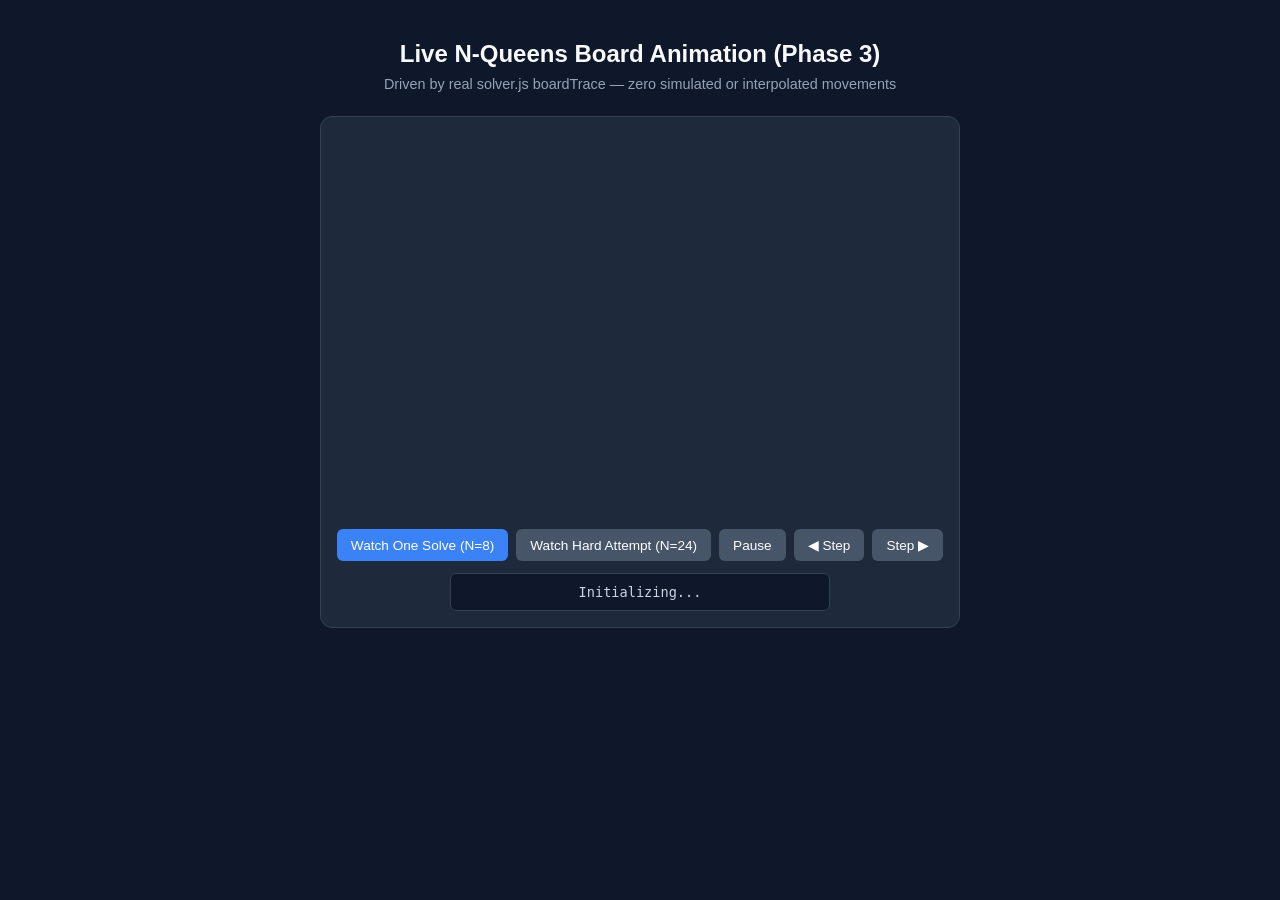
==== index.html @ 4dd07d74 "Complete Phase 3 board animation" ====
<!DOCTYPE html>
<html lang="en">
<head>
  <meta charset="UTF-8">
  <meta name="viewport" content="width=device-width, initial-scale=1.0">
  <title>Effort Dial - Phase 3 Live Board Animation</title>
  <style>
    body {
      font-family: -apple-system, BlinkMacSystemFont, 'Segoe UI', Roboto, sans-serif;
      margin: 0;
      padding: 24px;
      background: #0f172a;
      color: #f8fafc;
      display: flex;
      flex-direction: column;
      align-items: center;
    }
    h1 {
      font-size: 1.5rem;
      margin-bottom: 8px;
    }
    p.subtitle {
      color: #94a3b8;
      margin-top: 0;
      margin-bottom: 24px;
      font-size: 0.9rem;
    }
    #board-wrapper {
      background: #1e293b;
      padding: 16px;
      border-radius: 12px;
      border: 1px solid #334155;
      display: flex;
      flex-direction: column;
      align-items: center;
    }
    #board-container {
      width: 380px;
      height: 380px;
      margin-bottom: 16px;
    }
    .controls {
      display: flex;
      gap: 8px;
      margin-bottom: 12px;
      flex-wrap: wrap;
      justify-content: center;
    }
    button {
      background: #3b82f6;
      color: white;
      border: none;
      padding: 8px 14px;
      border-radius: 6px;
      font-size: 0.85rem;
      font-weight: 500;
      cursor: pointer;
      transition: background 0.15s ease;
    }
    button:hover {
      background: #2563eb;
    }
    button.secondary {
      background: #475569;
    }
    button.secondary:hover {
      background: #334155;
    }
    .status-panel {
      font-family: monospace;
      font-size: 0.85rem;
      color: #cbd5e1;
      background: #0f172a;
      padding: 8px 14px;
      border-radius: 6px;
      border: 1px solid #334155;
      width: 350px;
      text-align: center;
      line-height: 1.5;
    }
    .badge-solved {
      color: #4ade80;
      font-weight: bold;
    }
    .badge-unsolved {
      color: #f87171;
      font-weight: bold;
    }
    .badge-running {
      color: #fbbf24;
      font-weight: bold;
    }
  </style>
</head>
<body>
  <h1>Live N-Queens Board Animation (Phase 3)</h1>
  <p class="subtitle">Driven by real solver.js boardTrace — zero simulated or interpolated movements</p>

  <div id="board-wrapper">
    <div id="board-container"></div>

    <div class="controls">
      <button id="btn-watch-easy">Watch One Solve (N=8)</button>
      <button id="btn-watch-hard" class="secondary">Watch Hard Attempt (N=24)</button>
      <button id="btn-play-pause" class="secondary">Pause</button>
      <button id="btn-prev" class="secondary">◀ Step</button>
      <button id="btn-next" class="secondary">Step ▶</button>
    </div>

    <div id="status-panel" class="status-panel">
      Initializing...
    </div>
  </div>

  <script src="src/solver.js"></script>
  <script src="src/board.js"></script>
  <script>
    const { runAttempt, conflicts } = window.Solver;
    const { createBoardRenderer, BoardAnimator } = window.BoardModule;

    const boardContainer = document.getElementById('board-container');
    const statusPanel = document.getElementById('status-panel');
    const btnWatchEasy = document.getElementById('btn-watch-easy');
    const btnWatchHard = document.getElementById('btn-watch-hard');
    const btnPlayPause = document.getElementById('btn-play-pause');
    const btnPrev = document.getElementById('btn-prev');
    const btnNext = document.getElementById('btn-next');

    const renderer = createBoardRenderer(boardContainer, 380);
    const animator = new BoardAnimator(renderer);

    let currentAttempt = null;

    function updateStatus(stepIndex, board, move) {
      if (!board) return;
      const currentConflicts = conflicts(board);
      const totalSteps = animator.boardTrace.length - 1;
      const isComplete = stepIndex >= totalSteps;
      const isSolved = currentConflicts === 0;

      let badge = '<span class="badge-running">In Progress</span>';
      if (isComplete) {
        badge = isSolved ? '<span class="badge-solved">Solved (0 Conflicts)</span>'
                         : '<span class="badge-unsolved">Unsolved (Limit Reached)</span>';
      }

      let moveDesc = 'Step 0 (Random Start)';
      if (move) {
        moveDesc = `Col ${move.col}: Row ${move.fromRow} ➔ ${move.toRow}`;
      }

      statusPanel.innerHTML = `
        <div><strong>Step ${stepIndex} / ${totalSteps}</strong> | Conflicts: <strong>${currentConflicts}</strong> | ${badge}</div>
        <div style="font-size: 0.78rem; color: #94a3b8; margin-top: 4px;">${moveDesc}</div>
      `;
    }

    function runAndAnimate(n, maxSteps) {
      animator.stop();
      btnPlayPause.textContent = 'Pause';

      // Genuine solver run producing real boardTrace
      currentAttempt = runAttempt(n, maxSteps, null, true);

      animator.loadTrace(currentAttempt.boardTrace, {
        stepDelayMs: n === 8 ? 140 : 80,
        onStep: (step, board, move) => {
          updateStatus(step, board, move);
        },
        onComplete: (finalBoard) => {
          btnPlayPause.textContent = 'Replay';
        }
      });

      animator.play();
    }

    btnWatchEasy.addEventListener('click', () => runAndAnimate(8, 50));
    btnWatchHard.addEventListener('click', () => runAndAnimate(24, 40));

    btnPlayPause.addEventListener('click', () => {
      if (animator.isPlaying) {
        animator.pause();
        btnPlayPause.textContent = 'Play';
      } else {
        if (animator.currentIndex >= animator.boardTrace.length - 1) {
          animator.jumpToStep(0);
        }
        animator.play();
        btnPlayPause.textContent = 'Pause';
      }
    });

    btnPrev.addEventListener('click', () => {
      animator.stepBackward();
      btnPlayPause.textContent = 'Play';
    });

    btnNext.addEventListener('click', () => {
      animator.stepForward();
      btnPlayPause.textContent = animator.isPlaying ? 'Pause' : 'Play';
    });

    // Auto-start with Easy N=8 on initial load (cold open)
    runAndAnimate(8, 50);
  </script>
</body>
</html>
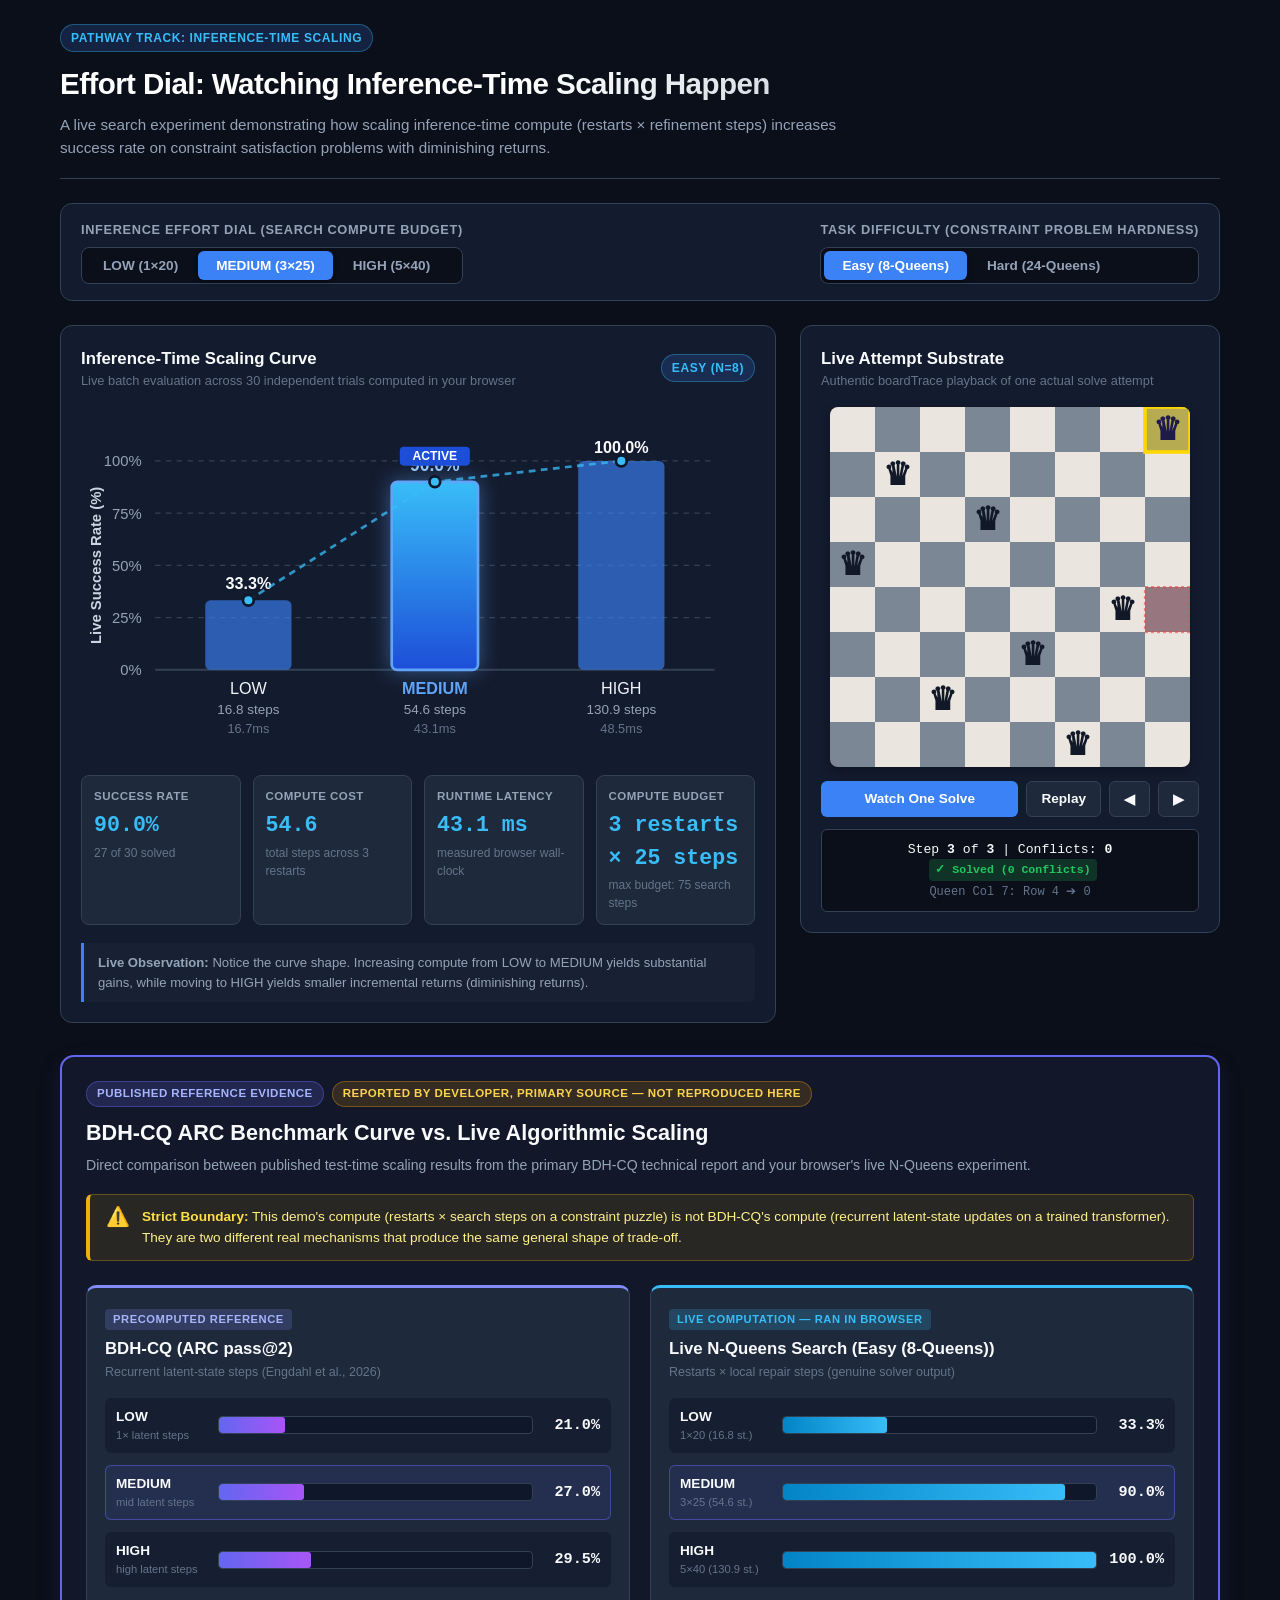
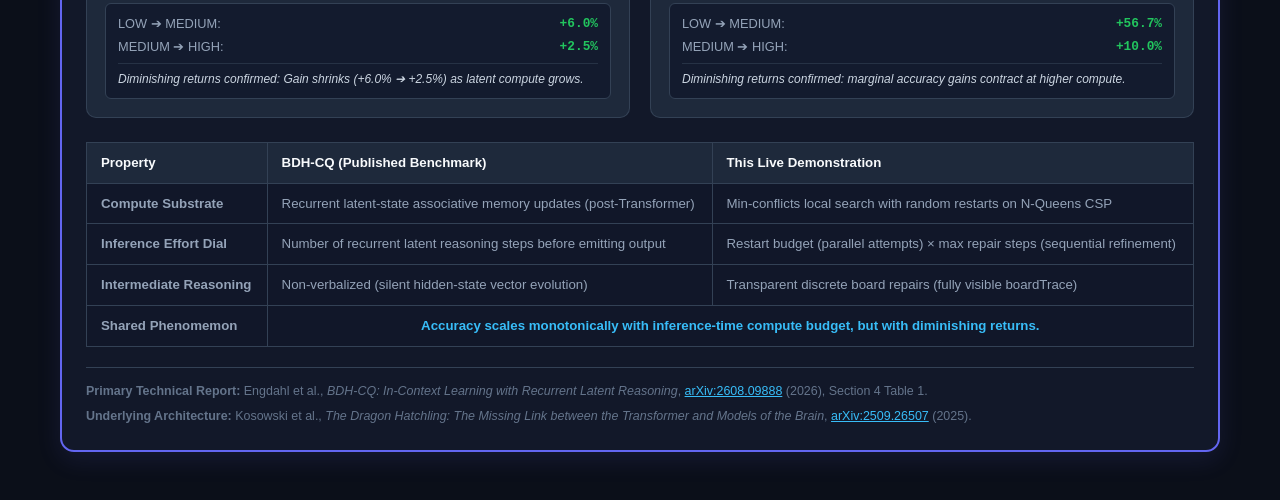
==== commit 2e50748e: "Complete Phase 4 and Phase 5 implementation" ====
--- a/index.html
+++ b/index.html
@@ -3,206 +3,128 @@
 <head>
   <meta charset="UTF-8">
   <meta name="viewport" content="width=device-width, initial-scale=1.0">
-  <title>Effort Dial - Phase 3 Live Board Animation</title>
-  <style>
-    body {
-      font-family: -apple-system, BlinkMacSystemFont, 'Segoe UI', Roboto, sans-serif;
-      margin: 0;
-      padding: 24px;
-      background: #0f172a;
-      color: #f8fafc;
-      display: flex;
-      flex-direction: column;
-      align-items: center;
-    }
-    h1 {
-      font-size: 1.5rem;
-      margin-bottom: 8px;
-    }
-    p.subtitle {
-      color: #94a3b8;
-      margin-top: 0;
-      margin-bottom: 24px;
-      font-size: 0.9rem;
-    }
-    #board-wrapper {
-      background: #1e293b;
-      padding: 16px;
-      border-radius: 12px;
-      border: 1px solid #334155;
-      display: flex;
-      flex-direction: column;
-      align-items: center;
-    }
-    #board-container {
-      width: 380px;
-      height: 380px;
-      margin-bottom: 16px;
-    }
-    .controls {
-      display: flex;
-      gap: 8px;
-      margin-bottom: 12px;
-      flex-wrap: wrap;
-      justify-content: center;
-    }
-    button {
-      background: #3b82f6;
-      color: white;
-      border: none;
-      padding: 8px 14px;
-      border-radius: 6px;
-      font-size: 0.85rem;
-      font-weight: 500;
-      cursor: pointer;
-      transition: background 0.15s ease;
-    }
-    button:hover {
-      background: #2563eb;
-    }
-    button.secondary {
-      background: #475569;
-    }
-    button.secondary:hover {
-      background: #334155;
-    }
-    .status-panel {
-      font-family: monospace;
-      font-size: 0.85rem;
-      color: #cbd5e1;
-      background: #0f172a;
-      padding: 8px 14px;
-      border-radius: 6px;
-      border: 1px solid #334155;
-      width: 350px;
-      text-align: center;
-      line-height: 1.5;
-    }
-    .badge-solved {
-      color: #4ade80;
-      font-weight: bold;
-    }
-    .badge-unsolved {
-      color: #f87171;
-      font-weight: bold;
-    }
-    .badge-running {
-      color: #fbbf24;
-      font-weight: bold;
-    }
-  </style>
+  <title>Effort Dial — Inference-Time Scaling Live Demonstration</title>
+  <link rel="stylesheet" href="style.css">
 </head>
 <body>
-  <h1>Live N-Queens Board Animation (Phase 3)</h1>
-  <p class="subtitle">Driven by real solver.js boardTrace — zero simulated or interpolated movements</p>
+  <div class="app-container">
 
-  <div id="board-wrapper">
-    <div id="board-container"></div>
+    <!-- Header Section -->
+    <header class="header">
+      <div class="badge-tag">Pathway Track: Inference-Time Scaling</div>
+      <h1 class="title">Effort Dial: Watching Inference-Time Scaling Happen</h1>
+      <p class="subtitle">
+        A live search experiment demonstrating how scaling inference-time compute (restarts × refinement steps) increases success rate on constraint satisfaction problems with diminishing returns.
+      </p>
+    </header>
 
-    <div class="controls">
-      <button id="btn-watch-easy">Watch One Solve (N=8)</button>
-      <button id="btn-watch-hard" class="secondary">Watch Hard Attempt (N=24)</button>
-      <button id="btn-play-pause" class="secondary">Pause</button>
-      <button id="btn-prev" class="secondary">◀ Step</button>
-      <button id="btn-next" class="secondary">Step ▶</button>
-    </div>
+    <!-- Interactive Control Deck -->
+    <section class="control-deck">
+      <div class="control-group">
+        <div class="control-label">Inference Effort Dial (Search Compute Budget)</div>
+        <div class="segmented-control" role="group" aria-label="Effort Level">
+          <button id="effort-low" class="segmented-btn" type="button">LOW (1×20)</button>
+          <button id="effort-med" class="segmented-btn active" type="button">MEDIUM (3×25)</button>
+          <button id="effort-high" class="segmented-btn" type="button">HIGH (5×40)</button>
+        </div>
+      </div>
 
-    <div id="status-panel" class="status-panel">
-      Initializing...
-    </div>
+      <div class="control-group">
+        <div class="control-label">Task Difficulty (Constraint Problem Hardness)</div>
+        <div class="segmented-control" role="group" aria-label="Task Difficulty">
+          <button id="diff-easy" class="segmented-btn active" type="button">Easy (8-Queens)</button>
+          <button id="diff-hard" class="segmented-btn" type="button">Hard (24-Queens)</button>
+        </div>
+      </div>
+    </section>
+
+    <!-- Main Workspace Grid -->
+    <main class="main-grid">
+
+      <!-- Left Column: Chart & Measured Metrics -->
+      <section class="card">
+        <div class="card-header">
+          <div>
+            <h2 class="card-title">Inference-Time Scaling Curve</h2>
+            <div class="card-subtitle">Live batch evaluation across 30 independent trials computed in your browser</div>
+          </div>
+          <span id="difficulty-badge" class="badge-tag" style="margin-bottom:0;">Easy (N=8)</span>
+        </div>
+
+        <!-- SVG Chart Container -->
+        <div id="chart-container" style="min-height: 260px;"></div>
+
+        <!-- Metric Readout Cards -->
+        <div class="metrics-grid">
+          <div class="metric-card">
+            <div class="metric-label">Success Rate</div>
+            <div id="metric-success" class="metric-value">--</div>
+            <div id="metric-success-detail" class="metric-detail">--</div>
+          </div>
+
+          <div class="metric-card">
+            <div class="metric-label">Compute Cost</div>
+            <div id="metric-cost" class="metric-value">--</div>
+            <div id="metric-cost-detail" class="metric-detail">total search steps</div>
+          </div>
+
+          <div class="metric-card">
+            <div class="metric-label">Runtime Latency</div>
+            <div id="metric-runtime" class="metric-value">--</div>
+            <div id="metric-runtime-detail" class="metric-detail">measured wall-clock</div>
+          </div>
+
+          <div class="metric-card">
+            <div class="metric-label">Compute Budget</div>
+            <div id="metric-budget" class="metric-value">--</div>
+            <div id="metric-budget-detail" class="metric-detail">restarts × steps</div>
+          </div>
+        </div>
+
+        <div class="callout-note">
+          <strong>Live Observation:</strong> Notice the curve shape. Increasing compute from LOW to MEDIUM yields substantial gains, while moving to HIGH yields smaller incremental returns (diminishing returns).
+        </div>
+      </section>
+
+      <!-- Right Column: Real Board Animation -->
+      <section class="card board-card">
+        <div class="card-header" style="width: 100%;">
+          <div>
+            <h2 class="card-title">Live Attempt Substrate</h2>
+            <div class="card-subtitle">Authentic boardTrace playback of one actual solve attempt</div>
+          </div>
+        </div>
+
+        <!-- SVG Chessboard Container -->
+        <div id="board-container"></div>
+
+        <!-- Board Playback Controls -->
+        <div class="board-actions">
+          <button id="btn-watch-solve" class="btn-primary" type="button">Watch One Solve</button>
+          <button id="btn-play-pause" class="btn-control" type="button">Pause</button>
+          <button id="btn-prev-step" class="btn-control" type="button" title="Step backward">◀</button>
+          <button id="btn-next-step" class="btn-control" type="button" title="Step forward">▶</button>
+        </div>
+
+        <!-- Board Status Panel -->
+        <div id="board-status" class="board-status">
+          Initializing live trace...
+        </div>
+      </section>
+
+    </main>
+
+    <!-- Phase 5: Separately Bordered Published BDH-CQ Evidence Panel -->
+    <section id="evidence-container" class="evidence-panel-wrapper"></section>
+
   </div>
 
+  <!-- Scripts: loaded in dependency order -->
+  <script src="src/config.js"></script>
   <script src="src/solver.js"></script>
+  <script src="src/chart.js"></script>
   <script src="src/board.js"></script>
-  <script>
-    const { runAttempt, conflicts } = window.Solver;
-    const { createBoardRenderer, BoardAnimator } = window.BoardModule;
-
-    const boardContainer = document.getElementById('board-container');
-    const statusPanel = document.getElementById('status-panel');
-    const btnWatchEasy = document.getElementById('btn-watch-easy');
-    const btnWatchHard = document.getElementById('btn-watch-hard');
-    const btnPlayPause = document.getElementById('btn-play-pause');
-    const btnPrev = document.getElementById('btn-prev');
-    const btnNext = document.getElementById('btn-next');
-
-    const renderer = createBoardRenderer(boardContainer, 380);
-    const animator = new BoardAnimator(renderer);
-
-    let currentAttempt = null;
-
-    function updateStatus(stepIndex, board, move) {
-      if (!board) return;
-      const currentConflicts = conflicts(board);
-      const totalSteps = animator.boardTrace.length - 1;
-      const isComplete = stepIndex >= totalSteps;
-      const isSolved = currentConflicts === 0;
-
-      let badge = '<span class="badge-running">In Progress</span>';
-      if (isComplete) {
-        badge = isSolved ? '<span class="badge-solved">Solved (0 Conflicts)</span>'
-                         : '<span class="badge-unsolved">Unsolved (Limit Reached)</span>';
-      }
-
-      let moveDesc = 'Step 0 (Random Start)';
-      if (move) {
-        moveDesc = `Col ${move.col}: Row ${move.fromRow} ➔ ${move.toRow}`;
-      }
-
-      statusPanel.innerHTML = `
-        <div><strong>Step ${stepIndex} / ${totalSteps}</strong> | Conflicts: <strong>${currentConflicts}</strong> | ${badge}</div>
-        <div style="font-size: 0.78rem; color: #94a3b8; margin-top: 4px;">${moveDesc}</div>
-      `;
-    }
-
-    function runAndAnimate(n, maxSteps) {
-      animator.stop();
-      btnPlayPause.textContent = 'Pause';
-
-      // Genuine solver run producing real boardTrace
-      currentAttempt = runAttempt(n, maxSteps, null, true);
-
-      animator.loadTrace(currentAttempt.boardTrace, {
-        stepDelayMs: n === 8 ? 140 : 80,
-        onStep: (step, board, move) => {
-          updateStatus(step, board, move);
-        },
-        onComplete: (finalBoard) => {
-          btnPlayPause.textContent = 'Replay';
-        }
-      });
-
-      animator.play();
-    }
-
-    btnWatchEasy.addEventListener('click', () => runAndAnimate(8, 50));
-    btnWatchHard.addEventListener('click', () => runAndAnimate(24, 40));
-
-    btnPlayPause.addEventListener('click', () => {
-      if (animator.isPlaying) {
-        animator.pause();
-        btnPlayPause.textContent = 'Play';
-      } else {
-        if (animator.currentIndex >= animator.boardTrace.length - 1) {
-          animator.jumpToStep(0);
-        }
-        animator.play();
-        btnPlayPause.textContent = 'Pause';
-      }
-    });
-
-    btnPrev.addEventListener('click', () => {
-      animator.stepBackward();
-      btnPlayPause.textContent = 'Play';
-    });
-
-    btnNext.addEventListener('click', () => {
-      animator.stepForward();
-      btnPlayPause.textContent = animator.isPlaying ? 'Pause' : 'Play';
-    });
-
-    // Auto-start with Easy N=8 on initial load (cold open)
-    runAndAnimate(8, 50);
-  </script>
+  <script src="src/evidence.js"></script>
+  <script src="src/app.js"></script>
 </body>
 </html>
--- a/style.css
+++ b/style.css
@@ -0,0 +1,630 @@
+/* style.css - Effort Dial Interactive Application Styling */
+
+:root {
+  --bg-primary: #0b0f19;
+  --bg-secondary: #131b2e;
+  --bg-card: #1e293b;
+  --border-color: #334155;
+  --text-primary: #f8fafc;
+  --text-secondary: #94a3b8;
+  --text-muted: #64748b;
+  --accent-blue: #3b82f6;
+  --accent-blue-hover: #2563eb;
+  --accent-cyan: #38bdf8;
+  --accent-green: #22c55e;
+  --accent-amber: #f59e0b;
+  --accent-red: #ef4444;
+  --font-family: -apple-system, BlinkMacSystemFont, 'Segoe UI', Roboto, Helvetica, Arial, sans-serif;
+  --font-mono: ui-monospace, SFMono-Regular, Menlo, Monaco, Consolas, monospace;
+}
+
+* {
+  box-sizing: border-box;
+}
+
+body {
+  margin: 0;
+  padding: 0;
+  background-color: var(--bg-primary);
+  color: var(--text-primary);
+  font-family: var(--font-family);
+  line-height: 1.5;
+  -webkit-font-smoothing: antialiased;
+}
+
+.app-container {
+  max-width: 1200px;
+  margin: 0 auto;
+  padding: 24px 20px 48px;
+}
+
+/* Header */
+.header {
+  margin-bottom: 24px;
+  border-bottom: 1px solid var(--border-color);
+  padding-bottom: 18px;
+}
+
+.badge-tag {
+  display: inline-block;
+  font-size: 0.75rem;
+  font-weight: 700;
+  letter-spacing: 0.05em;
+  text-transform: uppercase;
+  background: rgba(59, 130, 246, 0.18);
+  color: var(--accent-cyan);
+  padding: 4px 10px;
+  border-radius: 9999px;
+  border: 1px solid rgba(56, 189, 248, 0.35);
+  margin-bottom: 10px;
+}
+
+.title {
+  font-size: 1.85rem;
+  font-weight: 800;
+  margin: 0 0 8px 0;
+  letter-spacing: -0.02em;
+  background: linear-gradient(135deg, #ffffff 40%, #94a3b8 100%);
+  -webkit-background-clip: text;
+  -webkit-text-fill-color: transparent;
+}
+
+.subtitle {
+  color: var(--text-secondary);
+  font-size: 0.95rem;
+  margin: 0;
+  max-width: 820px;
+}
+
+/* Control Deck */
+.control-deck {
+  background: var(--bg-secondary);
+  border: 1px solid var(--border-color);
+  border-radius: 12px;
+  padding: 16px 20px;
+  margin-bottom: 24px;
+  display: flex;
+  flex-wrap: wrap;
+  gap: 24px;
+  align-items: center;
+  justify-content: space-between;
+}
+
+.control-group {
+  display: flex;
+  flex-direction: column;
+  gap: 8px;
+}
+
+.control-label {
+  font-size: 0.8rem;
+  font-weight: 600;
+  text-transform: uppercase;
+  letter-spacing: 0.05em;
+  color: var(--text-secondary);
+}
+
+.segmented-control {
+  display: inline-flex;
+  background: var(--bg-primary);
+  border: 1px solid var(--border-color);
+  border-radius: 8px;
+  padding: 3px;
+  gap: 2px;
+}
+
+.segmented-btn {
+  background: transparent;
+  color: var(--text-secondary);
+  border: none;
+  padding: 7px 18px;
+  border-radius: 6px;
+  font-size: 0.85rem;
+  font-weight: 600;
+  cursor: pointer;
+  transition: all 0.15s ease;
+}
+
+.segmented-btn:hover {
+  color: var(--text-primary);
+}
+
+.segmented-btn.active {
+  background: var(--accent-blue);
+  color: #ffffff;
+  box-shadow: 0 1px 4px rgba(0, 0, 0, 0.4);
+}
+
+/* Main Grid Layout */
+.main-grid {
+  display: grid;
+  grid-template-columns: 1fr 420px;
+  gap: 24px;
+  align-items: start;
+}
+
+@media (max-width: 960px) {
+  .main-grid {
+    grid-template-columns: 1fr;
+  }
+}
+
+/* Cards */
+.card {
+  background: var(--bg-secondary);
+  border: 1px solid var(--border-color);
+  border-radius: 12px;
+  padding: 20px;
+}
+
+.card-header {
+  display: flex;
+  justify-content: space-between;
+  align-items: center;
+  margin-bottom: 16px;
+}
+
+.card-title {
+  font-size: 1.05rem;
+  font-weight: 700;
+  margin: 0;
+  color: var(--text-primary);
+}
+
+.card-subtitle {
+  font-size: 0.8rem;
+  color: var(--text-muted);
+}
+
+/* Metrics Dashboard */
+.metrics-grid {
+  display: grid;
+  grid-template-columns: repeat(auto-fit, minmax(130px, 1fr));
+  gap: 12px;
+  margin-top: 18px;
+}
+
+.metric-card {
+  background: var(--bg-card);
+  border: 1px solid var(--border-color);
+  border-radius: 8px;
+  padding: 12px;
+}
+
+.metric-label {
+  font-size: 0.72rem;
+  font-weight: 600;
+  text-transform: uppercase;
+  letter-spacing: 0.04em;
+  color: var(--text-secondary);
+  margin-bottom: 4px;
+}
+
+.metric-value {
+  font-size: 1.35rem;
+  font-weight: 800;
+  color: var(--accent-cyan);
+  font-family: var(--font-mono);
+}
+
+.metric-detail {
+  font-size: 0.75rem;
+  color: var(--text-muted);
+  margin-top: 2px;
+}
+
+/* Board Area */
+.board-card {
+  display: flex;
+  flex-direction: column;
+  align-items: center;
+}
+
+#board-container {
+  width: 360px;
+  height: 360px;
+  margin-bottom: 14px;
+}
+
+.board-actions {
+  display: flex;
+  gap: 8px;
+  width: 100%;
+  margin-bottom: 12px;
+}
+
+.btn-primary {
+  flex: 1;
+  background: var(--accent-blue);
+  color: white;
+  border: none;
+  padding: 9px 16px;
+  border-radius: 6px;
+  font-size: 0.85rem;
+  font-weight: 600;
+  cursor: pointer;
+  transition: background 0.15s ease;
+}
+
+.btn-primary:hover {
+  background: var(--accent-blue-hover);
+}
+
+.btn-control {
+  background: var(--bg-card);
+  color: var(--text-primary);
+  border: 1px solid var(--border-color);
+  padding: 9px 14px;
+  border-radius: 6px;
+  font-size: 0.85rem;
+  font-weight: 600;
+  cursor: pointer;
+  transition: all 0.15s ease;
+}
+
+.btn-control:hover {
+  background: #334155;
+}
+
+.board-status {
+  width: 100%;
+  background: var(--bg-primary);
+  border: 1px solid var(--border-color);
+  border-radius: 6px;
+  padding: 10px 14px;
+  font-family: var(--font-mono);
+  font-size: 0.82rem;
+  color: var(--text-secondary);
+  text-align: center;
+}
+
+.status-headline {
+  margin-bottom: 2px;
+  color: var(--text-primary);
+}
+
+.status-subline {
+  font-size: 0.75rem;
+  color: var(--text-muted);
+}
+
+.badge {
+  display: inline-block;
+  padding: 2px 6px;
+  border-radius: 4px;
+  font-size: 0.72rem;
+  font-weight: 700;
+  margin-left: 6px;
+}
+
+.badge.running {
+  background: rgba(245, 158, 11, 0.2);
+  color: var(--accent-amber);
+}
+
+.badge.solved {
+  background: rgba(34, 197, 94, 0.2);
+  color: var(--accent-green);
+}
+
+.badge.unsolved {
+  background: rgba(239, 68, 68, 0.2);
+  color: var(--accent-red);
+}
+
+/* Callout Note */
+.callout-note {
+  margin-top: 18px;
+  background: rgba(30, 41, 59, 0.5);
+  border-left: 3px solid var(--accent-blue);
+  padding: 10px 14px;
+  border-radius: 0 6px 6px 0;
+  font-size: 0.82rem;
+  color: var(--text-secondary);
+}
+
+/* =========================================================
+   Phase 5: Published BDH-CQ Evidence Panel (Distinct Border & Style)
+   ========================================================= */
+.evidence-panel-wrapper {
+  margin-top: 32px;
+  background: #121829;
+  border: 2px solid #6366f1; /* Distinct indigo border separating from live chart */
+  box-shadow: 0 8px 24px rgba(99, 102, 241, 0.12);
+  border-radius: 14px;
+  padding: 24px;
+}
+
+.evidence-header {
+  margin-bottom: 18px;
+}
+
+.evidence-badge-group {
+  display: flex;
+  gap: 8px;
+  flex-wrap: wrap;
+  margin-bottom: 10px;
+}
+
+.evidence-badge {
+  display: inline-block;
+  font-size: 0.72rem;
+  font-weight: 700;
+  letter-spacing: 0.04em;
+  text-transform: uppercase;
+  padding: 3px 10px;
+  border-radius: 9999px;
+}
+
+.evidence-badge.primary {
+  background: rgba(99, 102, 241, 0.2);
+  color: #a5b4fc;
+  border: 1px solid rgba(99, 102, 241, 0.4);
+}
+
+.evidence-badge.secondary {
+  background: rgba(245, 158, 11, 0.15);
+  color: #fcd34d;
+  border: 1px solid rgba(245, 158, 11, 0.35);
+}
+
+.evidence-title {
+  font-size: 1.35rem;
+  font-weight: 800;
+  margin: 0 0 6px 0;
+  color: var(--text-primary);
+}
+
+.evidence-desc {
+  font-size: 0.88rem;
+  color: var(--text-secondary);
+  margin: 0;
+}
+
+/* Boundary Banner */
+.boundary-banner {
+  display: flex;
+  align-items: flex-start;
+  gap: 12px;
+  background: rgba(234, 179, 8, 0.1);
+  border: 1px solid rgba(234, 179, 8, 0.3);
+  border-left: 4px solid #eab308;
+  border-radius: 6px;
+  padding: 12px 16px;
+  margin-bottom: 24px;
+  color: #fef08a;
+  font-size: 0.85rem;
+  line-height: 1.5;
+}
+
+.boundary-icon {
+  font-size: 1.2rem;
+  line-height: 1;
+}
+
+.boundary-text strong {
+  color: #fde047;
+}
+
+/* Evidence Comparison Grid */
+.evidence-comparison-grid {
+  display: grid;
+  grid-template-columns: 1fr 1fr;
+  gap: 20px;
+  margin-bottom: 24px;
+}
+
+@media (max-width: 800px) {
+  .evidence-comparison-grid {
+    grid-template-columns: 1fr;
+  }
+}
+
+.evidence-column {
+  background: var(--bg-card);
+  border: 1px solid var(--border-color);
+  border-radius: 10px;
+  padding: 18px;
+  display: flex;
+  flex-direction: column;
+}
+
+.bdh-column {
+  border-top: 3px solid #818cf8;
+}
+
+.live-column {
+  border-top: 3px solid #38bdf8;
+}
+
+.col-tag {
+  display: inline-block;
+  font-size: 0.7rem;
+  font-weight: 700;
+  text-transform: uppercase;
+  letter-spacing: 0.05em;
+  padding: 2px 8px;
+  border-radius: 4px;
+  margin-bottom: 6px;
+}
+
+.bdh-tag {
+  background: rgba(129, 140, 248, 0.2);
+  color: #a5b4fc;
+}
+
+.live-tag {
+  background: rgba(56, 189, 248, 0.2);
+  color: #38bdf8;
+}
+
+.col-title {
+  font-size: 1.05rem;
+  font-weight: 700;
+  margin: 0 0 2px 0;
+  color: var(--text-primary);
+}
+
+.col-subtitle {
+  font-size: 0.78rem;
+  color: var(--text-muted);
+  margin-bottom: 16px;
+}
+
+/* Bar Rows inside comparison columns */
+.curve-bars-container {
+  display: flex;
+  flex-direction: column;
+  gap: 12px;
+  margin-bottom: 16px;
+}
+
+.curve-row {
+  display: flex;
+  align-items: center;
+  gap: 12px;
+  padding: 8px 10px;
+  border-radius: 6px;
+  background: rgba(15, 23, 42, 0.5);
+  border: 1px solid transparent;
+  transition: all 0.15s ease;
+}
+
+.curve-row.highlight-effort {
+  border-color: rgba(99, 102, 241, 0.5);
+  background: rgba(99, 102, 241, 0.1);
+}
+
+.curve-row-label {
+  width: 90px;
+  display: flex;
+  flex-direction: column;
+}
+
+.curve-row-label strong {
+  font-size: 0.85rem;
+  color: var(--text-primary);
+}
+
+.step-sub {
+  font-size: 0.7rem;
+  color: var(--text-muted);
+}
+
+.curve-bar-track {
+  flex: 1;
+  height: 18px;
+  background: #0f172a;
+  border-radius: 4px;
+  overflow: hidden;
+  border: 1px solid var(--border-color);
+}
+
+.curve-bar-fill {
+  height: 100%;
+  border-radius: 3px;
+  transition: width 0.3s ease;
+}
+
+.curve-bar-fill.bdh-fill {
+  background: linear-gradient(90deg, #6366f1, #a855f7);
+}
+
+.curve-bar-fill.live-fill {
+  background: linear-gradient(90deg, #0284c7, #38bdf8);
+}
+
+.curve-row-val {
+  width: 55px;
+  text-align: right;
+  font-family: var(--font-mono);
+  font-weight: 700;
+  font-size: 0.95rem;
+  color: var(--text-primary);
+}
+
+/* Gain summary box */
+.gain-summary-box {
+  margin-top: auto;
+  background: rgba(15, 23, 42, 0.75);
+  border: 1px solid var(--border-color);
+  border-radius: 6px;
+  padding: 10px 12px;
+  font-size: 0.8rem;
+}
+
+.gain-item {
+  display: flex;
+  justify-content: space-between;
+  margin-bottom: 4px;
+}
+
+.gain-label {
+  color: var(--text-secondary);
+}
+
+.gain-val.positive {
+  color: var(--accent-green);
+  font-family: var(--font-mono);
+  font-weight: 700;
+}
+
+.gain-caveat {
+  margin-top: 6px;
+  padding-top: 6px;
+  border-top: 1px solid rgba(51, 65, 85, 0.6);
+  font-size: 0.75rem;
+  color: #cbd5e1;
+  font-style: italic;
+}
+
+/* Mechanism Table */
+.mechanism-table-container {
+  overflow-x: auto;
+  margin-bottom: 20px;
+}
+
+.mechanism-table {
+  width: 100%;
+  border-collapse: collapse;
+  font-size: 0.83rem;
+  text-align: left;
+}
+
+.mechanism-table th,
+.mechanism-table td {
+  padding: 10px 14px;
+  border: 1px solid var(--border-color);
+}
+
+.mechanism-table th {
+  background: #1e293b;
+  color: var(--text-primary);
+  font-weight: 700;
+}
+
+.mechanism-table td {
+  background: rgba(15, 23, 42, 0.4);
+  color: var(--text-secondary);
+}
+
+/* Citations Footer */
+.citations-footer {
+  border-top: 1px solid var(--border-color);
+  padding-top: 14px;
+  display: flex;
+  flex-direction: column;
+  gap: 6px;
+  font-size: 0.78rem;
+  color: var(--text-muted);
+}
+
+.citations-footer a {
+  color: var(--accent-cyan);
+  text-decoration: underline;
+}
+
+.citations-footer a:hover {
+  color: #7dd3fc;
+}
+
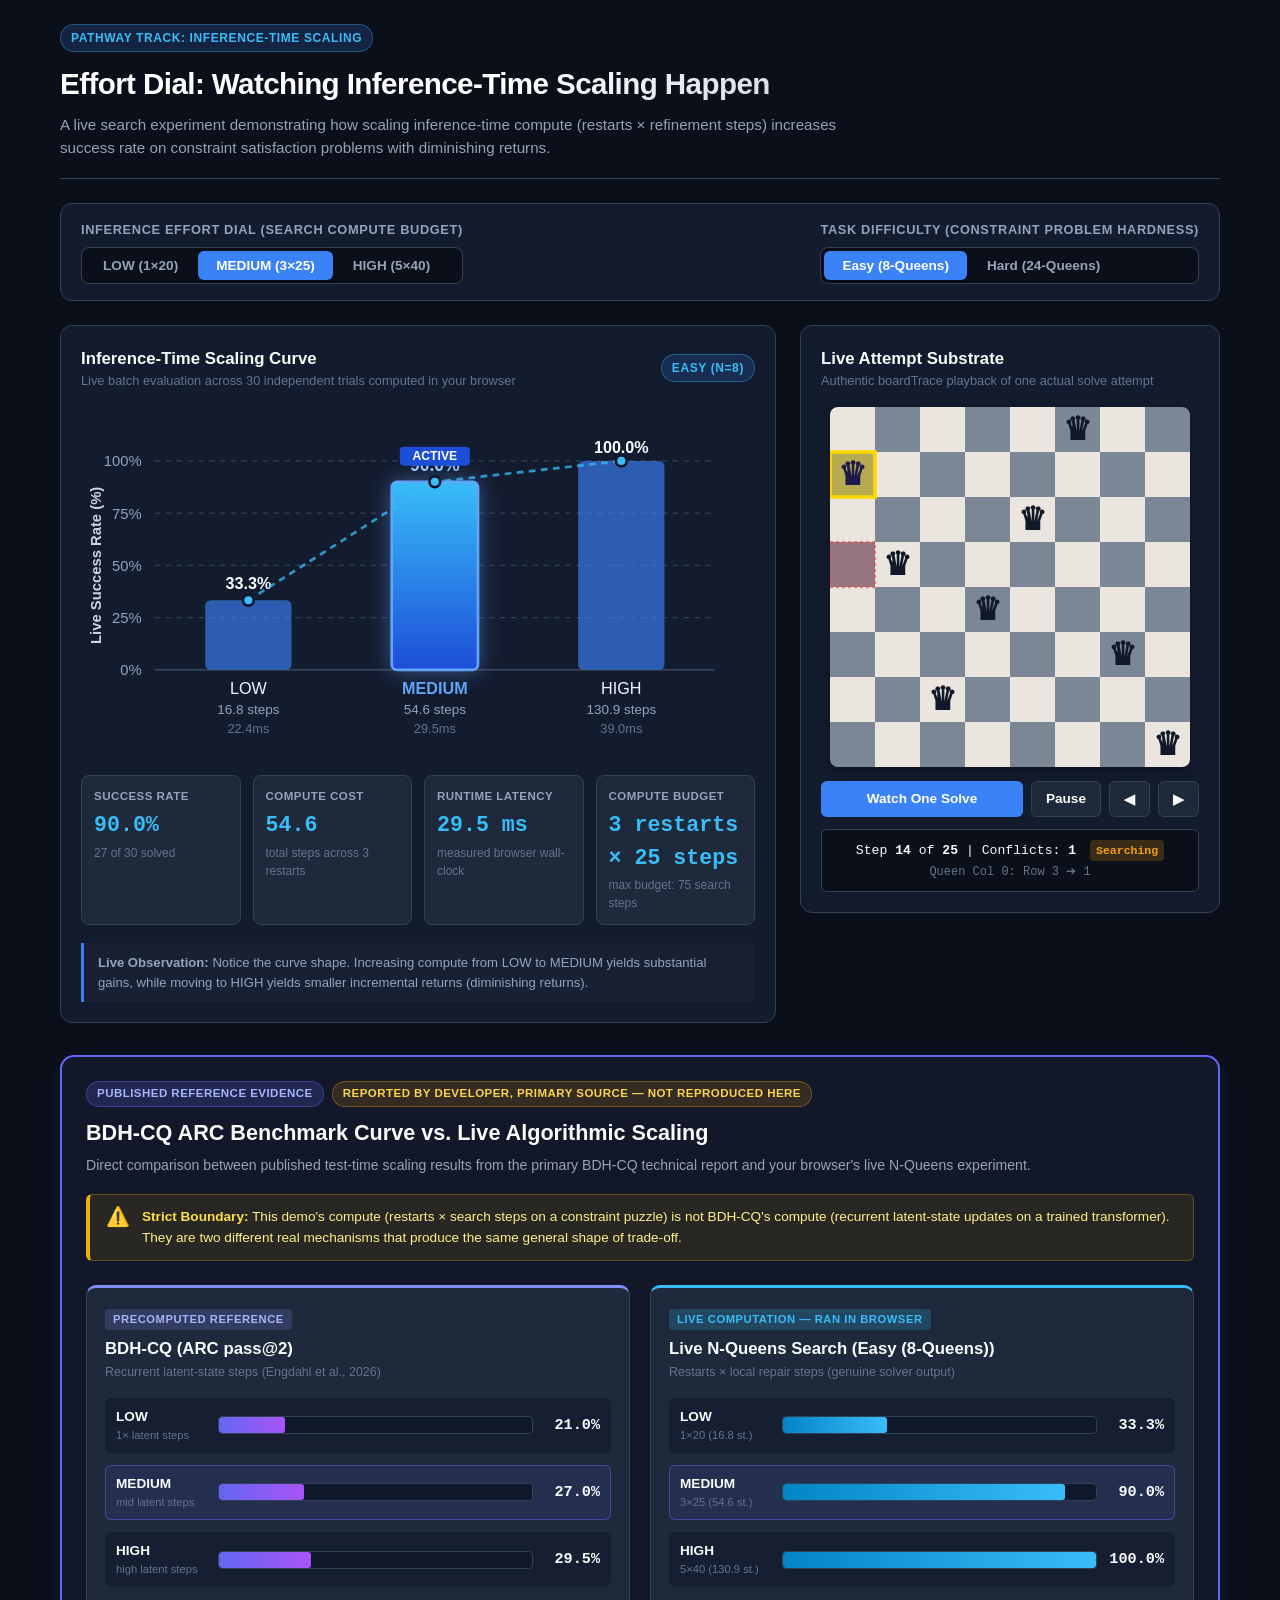
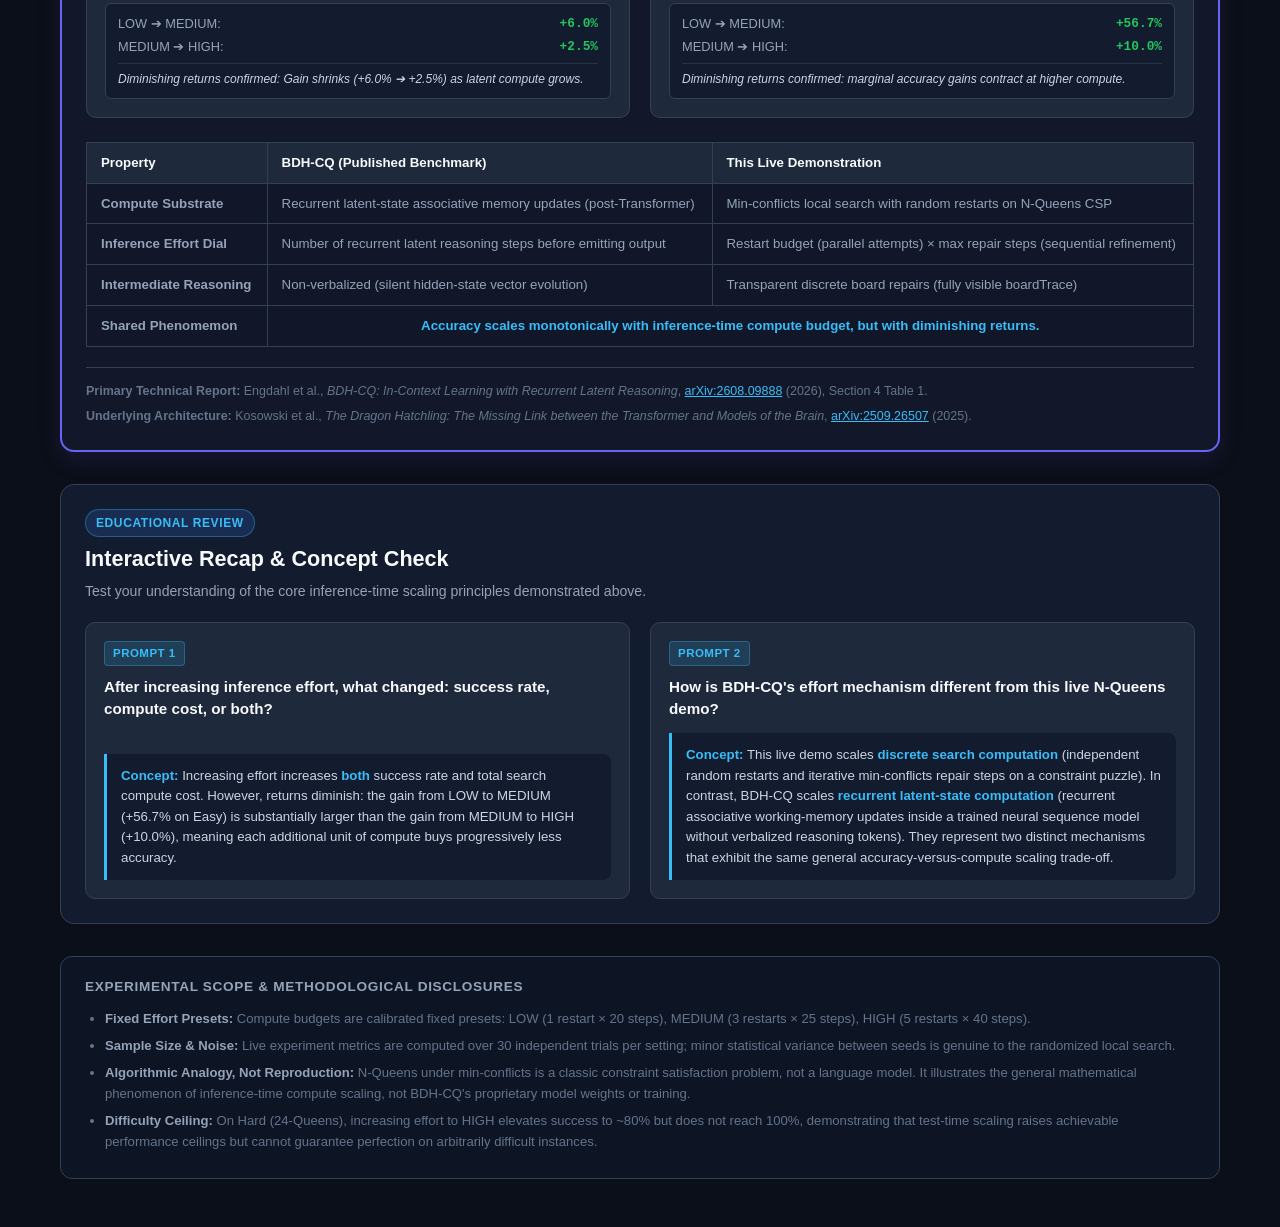
==== commit a744af41: "Complete Phase 6 polish and submission preparation" ====
--- a/index.html
+++ b/index.html
@@ -22,18 +22,18 @@
     <section class="control-deck">
       <div class="control-group">
         <div class="control-label">Inference Effort Dial (Search Compute Budget)</div>
-        <div class="segmented-control" role="group" aria-label="Effort Level">
-          <button id="effort-low" class="segmented-btn" type="button">LOW (1×20)</button>
-          <button id="effort-med" class="segmented-btn active" type="button">MEDIUM (3×25)</button>
-          <button id="effort-high" class="segmented-btn" type="button">HIGH (5×40)</button>
+        <div class="segmented-control" role="group" aria-label="Inference Effort Level">
+          <button id="effort-low" class="segmented-btn" type="button" aria-pressed="false">LOW (1×20)</button>
+          <button id="effort-med" class="segmented-btn active" type="button" aria-pressed="true">MEDIUM (3×25)</button>
+          <button id="effort-high" class="segmented-btn" type="button" aria-pressed="false">HIGH (5×40)</button>
         </div>
       </div>
 
       <div class="control-group">
         <div class="control-label">Task Difficulty (Constraint Problem Hardness)</div>
         <div class="segmented-control" role="group" aria-label="Task Difficulty">
-          <button id="diff-easy" class="segmented-btn active" type="button">Easy (8-Queens)</button>
-          <button id="diff-hard" class="segmented-btn" type="button">Hard (24-Queens)</button>
+          <button id="diff-easy" class="segmented-btn active" type="button" aria-pressed="true">Easy (8-Queens)</button>
+          <button id="diff-hard" class="segmented-btn" type="button" aria-pressed="false">Hard (24-Queens)</button>
         </div>
       </div>
     </section>
@@ -42,20 +42,20 @@
     <main class="main-grid">
 
       <!-- Left Column: Chart & Measured Metrics -->
-      <section class="card">
+      <section class="card" aria-labelledby="chart-heading">
         <div class="card-header">
           <div>
-            <h2 class="card-title">Inference-Time Scaling Curve</h2>
+            <h2 id="chart-heading" class="card-title">Inference-Time Scaling Curve</h2>
             <div class="card-subtitle">Live batch evaluation across 30 independent trials computed in your browser</div>
           </div>
           <span id="difficulty-badge" class="badge-tag" style="margin-bottom:0;">Easy (N=8)</span>
         </div>
 
         <!-- SVG Chart Container -->
-        <div id="chart-container" style="min-height: 260px;"></div>
+        <div id="chart-container" style="min-height: 260px;" role="region" aria-label="Comparative Success Rate Chart"></div>
 
         <!-- Metric Readout Cards -->
-        <div class="metrics-grid">
+        <div class="metrics-grid" role="region" aria-label="Active Experiment Metrics">
           <div class="metric-card">
             <div class="metric-label">Success Rate</div>
             <div id="metric-success" class="metric-value">--</div>
@@ -87,27 +87,27 @@
       </section>
 
       <!-- Right Column: Real Board Animation -->
-      <section class="card board-card">
+      <section class="card board-card" aria-labelledby="board-heading">
         <div class="card-header" style="width: 100%;">
           <div>
-            <h2 class="card-title">Live Attempt Substrate</h2>
+            <h2 id="board-heading" class="card-title">Live Attempt Substrate</h2>
             <div class="card-subtitle">Authentic boardTrace playback of one actual solve attempt</div>
           </div>
         </div>
 
         <!-- SVG Chessboard Container -->
-        <div id="board-container"></div>
+        <div id="board-container" role="region" aria-label="Interactive Chessboard Display"></div>
 
         <!-- Board Playback Controls -->
         <div class="board-actions">
-          <button id="btn-watch-solve" class="btn-primary" type="button">Watch One Solve</button>
-          <button id="btn-play-pause" class="btn-control" type="button">Pause</button>
-          <button id="btn-prev-step" class="btn-control" type="button" title="Step backward">◀</button>
-          <button id="btn-next-step" class="btn-control" type="button" title="Step forward">▶</button>
+          <button id="btn-watch-solve" class="btn-primary" type="button" aria-label="Run fresh solve attempt and animate">Watch One Solve</button>
+          <button id="btn-play-pause" class="btn-control" type="button" aria-label="Pause or resume trace animation">Pause</button>
+          <button id="btn-prev-step" class="btn-control" type="button" aria-label="Step backward one frame" title="Step backward">◀</button>
+          <button id="btn-next-step" class="btn-control" type="button" aria-label="Step forward one frame" title="Step forward">▶</button>
         </div>
 
         <!-- Board Status Panel -->
-        <div id="board-status" class="board-status">
+        <div id="board-status" class="board-status" aria-live="polite">
           Initializing live trace...
         </div>
       </section>
@@ -115,7 +115,44 @@
     </main>
 
     <!-- Phase 5: Separately Bordered Published BDH-CQ Evidence Panel -->
-    <section id="evidence-container" class="evidence-panel-wrapper"></section>
+    <section id="evidence-container" class="evidence-panel-wrapper" aria-label="Published BDH-CQ Reference Evidence"></section>
+
+    <!-- Phase 6: Interactive Educational Recap Section -->
+    <section class="recap-section" aria-labelledby="recap-heading">
+      <div class="recap-header">
+        <div class="badge-tag" style="margin-bottom:6px;">Educational Review</div>
+        <h3 id="recap-heading" class="recap-title">Interactive Recap & Concept Check</h3>
+        <p class="recap-subtitle">Test your understanding of the core inference-time scaling principles demonstrated above.</p>
+      </div>
+      <div class="recap-grid">
+        <div class="recap-card">
+          <span class="recap-prompt-badge">Prompt 1</span>
+          <div class="recap-question">After increasing inference effort, what changed: success rate, compute cost, or both?</div>
+          <div class="recap-answer-box">
+            <strong>Concept:</strong> Increasing effort increases <strong>both</strong> success rate and total search compute cost. However, returns diminish: the gain from LOW to MEDIUM (+56.7% on Easy) is substantially larger than the gain from MEDIUM to HIGH (+10.0%), meaning each additional unit of compute buys progressively less accuracy.
+          </div>
+        </div>
+
+        <div class="recap-card">
+          <span class="recap-prompt-badge">Prompt 2</span>
+          <div class="recap-question">How is BDH-CQ's effort mechanism different from this live N-Queens demo?</div>
+          <div class="recap-answer-box">
+            <strong>Concept:</strong> This live demo scales <strong>discrete search computation</strong> (independent random restarts and iterative min-conflicts repair steps on a constraint puzzle). In contrast, BDH-CQ scales <strong>recurrent latent-state computation</strong> (recurrent associative working-memory updates inside a trained neural sequence model without verbalized reasoning tokens). They represent two distinct mechanisms that exhibit the same general accuracy-versus-compute scaling trade-off.
+          </div>
+        </div>
+      </div>
+    </section>
+
+    <!-- Phase 6: Transparent Limitations & Experimental Setup Notice -->
+    <section class="limitations-box" aria-label="Experimental Scope and Limitations">
+      <div class="limitations-title">Experimental Scope & Methodological Disclosures</div>
+      <ul class="limitations-list">
+        <li><strong>Fixed Effort Presets:</strong> Compute budgets are calibrated fixed presets: LOW (1 restart × 20 steps), MEDIUM (3 restarts × 25 steps), HIGH (5 restarts × 40 steps).</li>
+        <li><strong>Sample Size & Noise:</strong> Live experiment metrics are computed over 30 independent trials per setting; minor statistical variance between seeds is genuine to the randomized local search.</li>
+        <li><strong>Algorithmic Analogy, Not Reproduction:</strong> N-Queens under min-conflicts is a classic constraint satisfaction problem, not a language model. It illustrates the general mathematical phenomenon of inference-time compute scaling, not BDH-CQ's proprietary model weights or training.</li>
+        <li><strong>Difficulty Ceiling:</strong> On Hard (24-Queens), increasing effort to HIGH elevates success to ~80% but does not reach 100%, demonstrating that test-time scaling raises achievable performance ceilings but cannot guarantee perfection on arbitrarily difficult instances.</li>
+      </ul>
+    </section>
 
   </div>
 
--- a/style.css
+++ b/style.css
@@ -213,6 +213,15 @@
   margin-top: 2px;
 }
 
+/* Focus Visible for Keyboard Accessibility */
+button:focus-visible,
+.segmented-btn:focus-visible,
+a:focus-visible,
+summary:focus-visible {
+  outline: 2px solid var(--accent-cyan);
+  outline-offset: 2px;
+}
+
 /* Board Area */
 .board-card {
   display: flex;
@@ -221,8 +230,10 @@
 }
 
 #board-container {
-  width: 360px;
-  height: 360px;
+  width: 100%;
+  max-width: 360px;
+  aspect-ratio: 1;
+  height: auto;
   margin-bottom: 14px;
 }
 
@@ -628,3 +639,189 @@
   color: #7dd3fc;
 }
 
+/* =========================================================
+   Phase 6: Recap / Self-Test Section
+   ========================================================= */
+.recap-section {
+  margin-top: 32px;
+  background: var(--bg-secondary);
+  border: 1px solid var(--border-color);
+  border-radius: 14px;
+  padding: 24px;
+}
+
+.recap-header {
+  margin-bottom: 20px;
+}
+
+.recap-title {
+  font-size: 1.35rem;
+  font-weight: 800;
+  margin: 0 0 6px 0;
+  color: var(--text-primary);
+}
+
+.recap-subtitle {
+  font-size: 0.88rem;
+  color: var(--text-secondary);
+  margin: 0;
+}
+
+.recap-grid {
+  display: grid;
+  grid-template-columns: 1fr 1fr;
+  gap: 20px;
+}
+
+@media (max-width: 800px) {
+  .recap-grid {
+    grid-template-columns: 1fr;
+  }
+}
+
+.recap-card {
+  background: var(--bg-card);
+  border: 1px solid var(--border-color);
+  border-radius: 10px;
+  padding: 18px;
+  display: flex;
+  flex-direction: column;
+}
+
+.recap-prompt-badge {
+  display: inline-block;
+  align-self: flex-start;
+  font-size: 0.72rem;
+  font-weight: 700;
+  letter-spacing: 0.04em;
+  text-transform: uppercase;
+  background: rgba(56, 189, 248, 0.15);
+  color: var(--accent-cyan);
+  border: 1px solid rgba(56, 189, 248, 0.3);
+  padding: 3px 8px;
+  border-radius: 4px;
+  margin-bottom: 10px;
+}
+
+.recap-question {
+  font-size: 0.95rem;
+  font-weight: 700;
+  color: var(--text-primary);
+  margin: 0 0 14px 0;
+  line-height: 1.4;
+}
+
+.recap-answer-box {
+  background: rgba(15, 23, 42, 0.75);
+  border-left: 3px solid var(--accent-cyan);
+  padding: 12px 14px;
+  border-radius: 0 8px 8px 0;
+  font-size: 0.83rem;
+  color: #cbd5e1;
+  line-height: 1.55;
+  margin-top: auto;
+}
+
+.recap-answer-box strong {
+  color: var(--accent-cyan);
+}
+
+/* =========================================================
+   Phase 6: Transparent Limitations & Experimental Setup Box
+   ========================================================= */
+.limitations-box {
+  margin-top: 32px;
+  background: rgba(15, 23, 42, 0.7);
+  border: 1px solid var(--border-color);
+  border-radius: 12px;
+  padding: 20px 24px;
+}
+
+.limitations-title {
+  font-size: 0.85rem;
+  font-weight: 700;
+  text-transform: uppercase;
+  letter-spacing: 0.05em;
+  color: var(--text-secondary);
+  margin: 0 0 10px 0;
+}
+
+.limitations-list {
+  margin: 0;
+  padding-left: 20px;
+  font-size: 0.82rem;
+  color: var(--text-muted);
+  line-height: 1.6;
+}
+
+.limitations-list li {
+  margin-bottom: 6px;
+}
+
+.limitations-list strong {
+  color: #94a3b8;
+}
+
+/* =========================================================
+   Phase 6: Mobile Width Usability Pass (< 640px)
+   ========================================================= */
+@media (max-width: 640px) {
+  .app-container {
+    padding: 16px 12px 36px;
+  }
+  .title {
+    font-size: 1.4rem;
+  }
+  .control-deck {
+    padding: 14px 14px;
+    gap: 16px;
+  }
+  .control-group {
+    width: 100%;
+  }
+  .segmented-control {
+    width: 100%;
+    display: flex;
+  }
+  .segmented-btn {
+    flex: 1;
+    padding: 8px 6px;
+    font-size: 0.78rem;
+    text-align: center;
+  }
+  .card {
+    padding: 16px 12px;
+  }
+  .metrics-grid {
+    grid-template-columns: 1fr 1fr;
+    gap: 8px;
+  }
+  .metric-card {
+    padding: 10px;
+  }
+  .metric-value {
+    font-size: 1.15rem;
+  }
+  .evidence-panel-wrapper {
+    padding: 16px 12px;
+  }
+  .curve-row {
+    flex-wrap: wrap;
+    gap: 8px;
+  }
+  .curve-row-label {
+    width: 100%;
+  }
+  .curve-row-val {
+    width: 100%;
+    text-align: left;
+  }
+  .recap-section {
+    padding: 18px 14px;
+  }
+  .limitations-box {
+    padding: 16px 14px;
+  }
+}
+
+
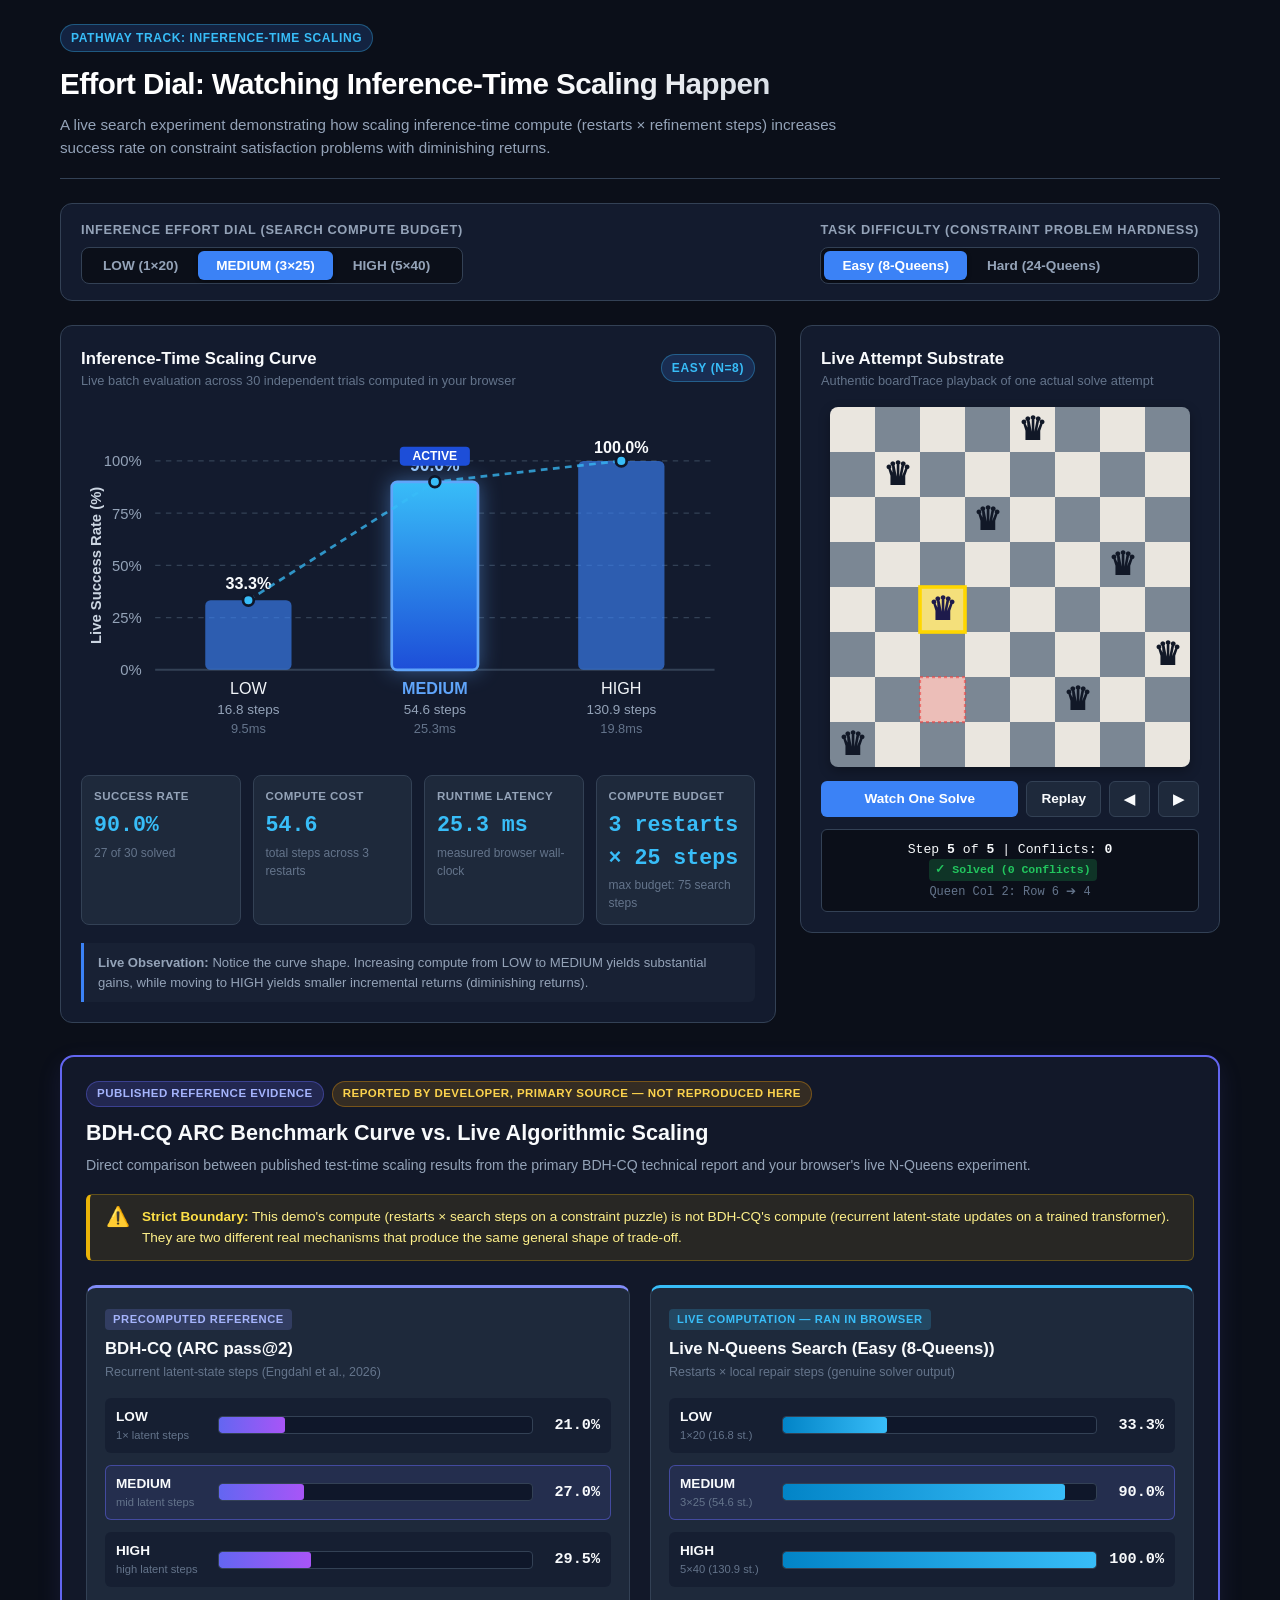
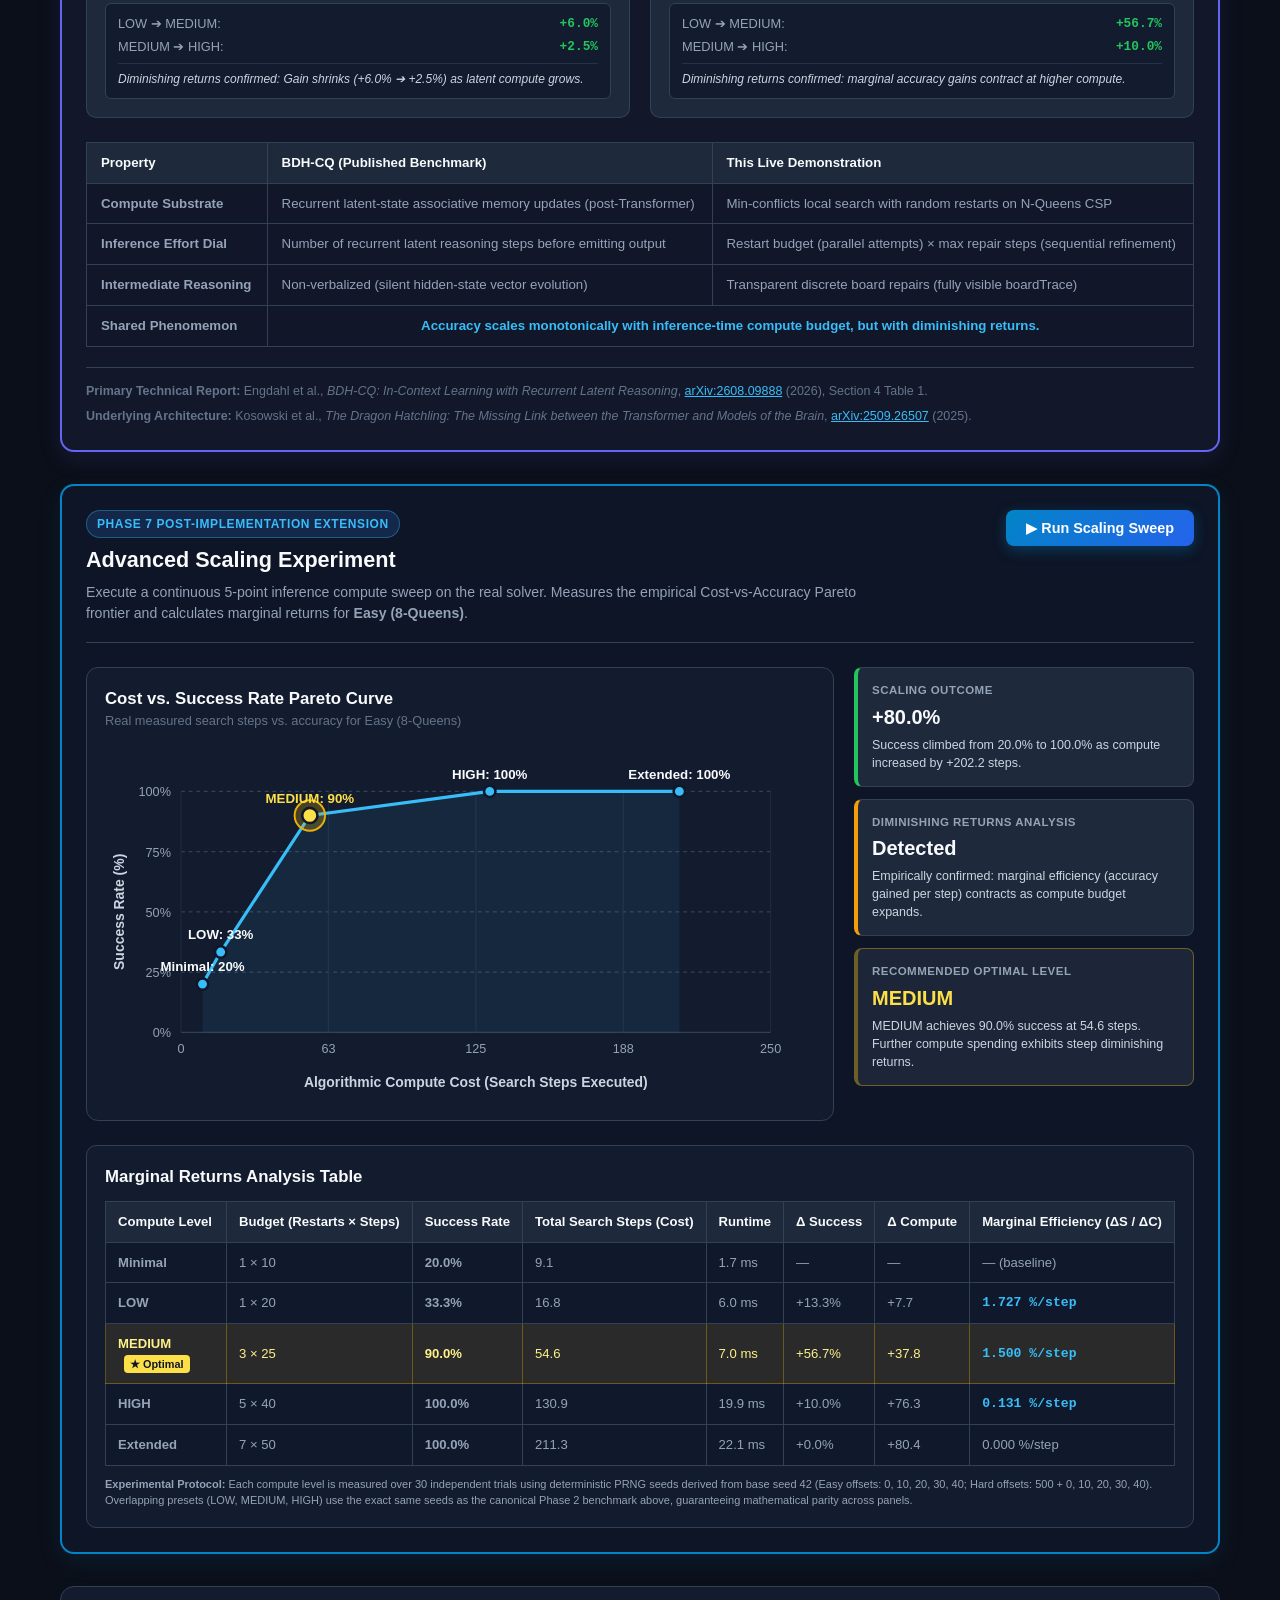
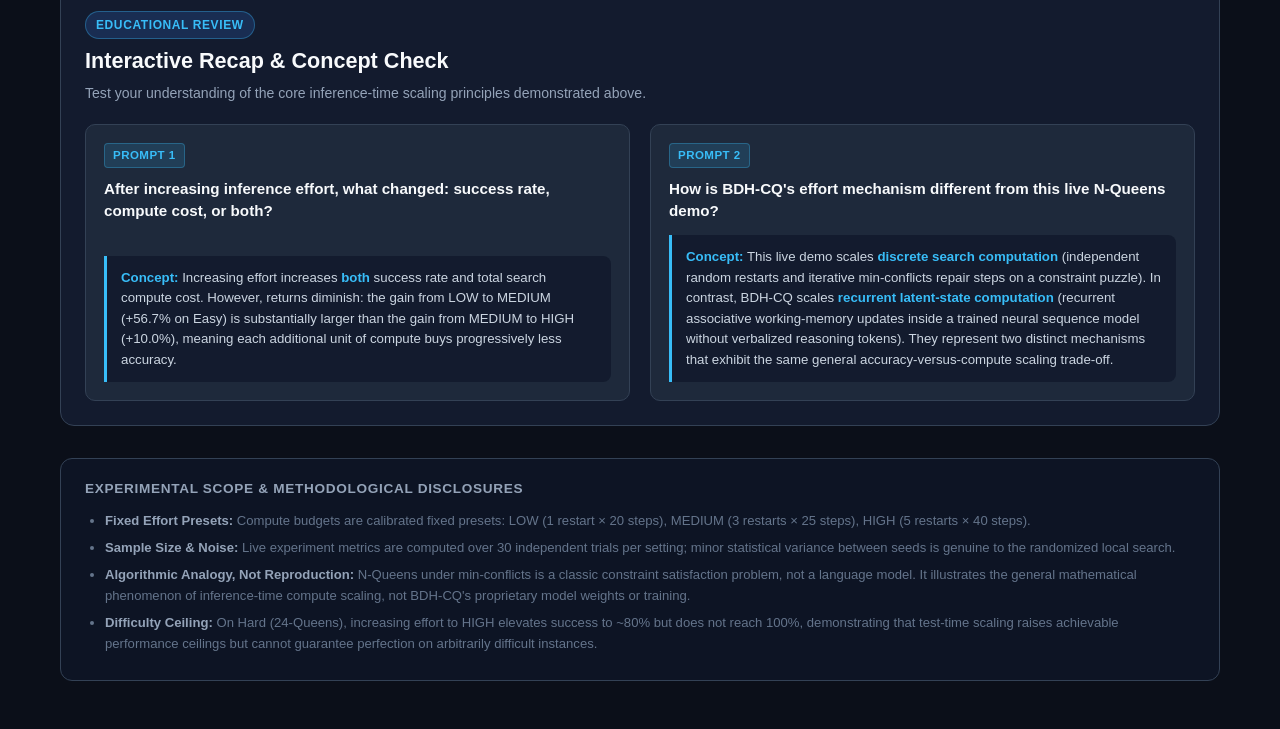
==== commit 203336a3: "Add interactive scaling analysis and Pareto sweep" ====
--- a/index.html
+++ b/index.html
@@ -117,6 +117,32 @@
     <!-- Phase 5: Separately Bordered Published BDH-CQ Evidence Panel -->
     <section id="evidence-container" class="evidence-panel-wrapper" aria-label="Published BDH-CQ Reference Evidence"></section>
 
+    <!-- Phase 7 Post-Plan Extension: Advanced Scaling Experiment -->
+    <section id="scaling-container" class="scaling-panel-wrapper" aria-label="Advanced Scaling Experiment">
+      <div class="scaling-exp-inner">
+        <!-- Section Header -->
+        <div class="scaling-header">
+          <div>
+            <div class="badge-tag" style="margin-bottom: 6px;">Phase 7 Post-Implementation Extension</div>
+            <h3 class="scaling-title">Advanced Scaling Experiment</h3>
+            <p class="scaling-desc">
+              Execute a continuous 5-point inference compute sweep on the real solver. Measures the empirical
+              Cost-vs-Accuracy Pareto frontier and calculates marginal returns for <strong id="scaling-diff-label">Easy (8-Queens)</strong>.
+            </p>
+          </div>
+          <div class="scaling-actions">
+            <button id="btn-run-sweep" class="btn-sweep" type="button" aria-label="Run Scaling Sweep on active difficulty">
+              ▶ Run Scaling Sweep
+            </button>
+            <div id="sweep-status-indicator" class="sweep-status-text"></div>
+          </div>
+        </div>
+
+        <!-- Dynamic Results Container -->
+        <div id="scaling-results-container"></div>
+      </div>
+    </section>
+
     <!-- Phase 6: Interactive Educational Recap Section -->
     <section class="recap-section" aria-labelledby="recap-heading">
       <div class="recap-header">
@@ -162,6 +188,7 @@
   <script src="src/chart.js"></script>
   <script src="src/board.js"></script>
   <script src="src/evidence.js"></script>
+  <script src="src/scaling.js"></script>
   <script src="src/app.js"></script>
 </body>
 </html>
--- a/style.css
+++ b/style.css
@@ -824,4 +824,221 @@
   }
 }
 
-
+/* =========================================================
+   Phase 7: Advanced Scaling Experiment Extension
+   ========================================================= */
+.scaling-panel-wrapper {
+  margin-top: 32px;
+  background: #0d1526;
+  border: 2px solid #0284c7; /* Distinct cyan/sky border */
+  box-shadow: 0 8px 24px rgba(2, 132, 199, 0.12);
+  border-radius: 14px;
+  padding: 24px;
+}
+
+.scaling-header {
+  display: flex;
+  justify-content: space-between;
+  align-items: flex-start;
+  flex-wrap: wrap;
+  gap: 16px;
+  margin-bottom: 24px;
+  border-bottom: 1px solid var(--border-color);
+  padding-bottom: 18px;
+}
+
+.scaling-title {
+  font-size: 1.35rem;
+  font-weight: 800;
+  margin: 0 0 6px 0;
+  color: var(--text-primary);
+}
+
+.scaling-desc {
+  font-size: 0.88rem;
+  color: var(--text-secondary);
+  margin: 0;
+  max-width: 780px;
+}
+
+.scaling-actions {
+  display: flex;
+  flex-direction: column;
+  align-items: flex-end;
+  gap: 6px;
+}
+
+.sweep-status-text {
+  font-size: 0.75rem;
+  color: var(--accent-cyan);
+  font-family: var(--font-mono);
+  min-height: 1.1rem;
+}
+
+.btn-sweep {
+  background: linear-gradient(135deg, #0284c7, #2563eb);
+  color: #ffffff;
+  border: none;
+  padding: 10px 20px;
+  border-radius: 8px;
+  font-size: 0.9rem;
+  font-weight: 700;
+  cursor: pointer;
+  transition: all 0.2s ease;
+  box-shadow: 0 4px 14px rgba(2, 132, 199, 0.35);
+  display: inline-flex;
+  align-items: center;
+  gap: 8px;
+}
+
+.btn-sweep:hover {
+  background: linear-gradient(135deg, #0369a1, #1d4ed8);
+  transform: translateY(-1px);
+}
+
+.btn-sweep:active {
+  transform: translateY(0);
+}
+
+.btn-sweep:disabled {
+  opacity: 0.6;
+  cursor: not-allowed;
+  transform: none;
+}
+
+/* Scaling Grid (Chart + Insights) */
+.scaling-grid {
+  display: grid;
+  grid-template-columns: 1fr 340px;
+  gap: 20px;
+  margin-bottom: 24px;
+}
+
+@media (max-width: 900px) {
+  .scaling-grid {
+    grid-template-columns: 1fr;
+  }
+}
+
+.scaling-chart-card {
+  padding: 18px;
+}
+
+.scaling-insights-col {
+  display: flex;
+  flex-direction: column;
+  gap: 12px;
+}
+
+.insight-card {
+  background: var(--bg-card);
+  border: 1px solid var(--border-color);
+  border-radius: 8px;
+  padding: 14px;
+  display: flex;
+  flex-direction: column;
+  transition: border-color 0.2s ease;
+}
+
+.insight-card.positive {
+  border-left: 4px solid var(--accent-green);
+}
+
+.insight-card.diminishing {
+  border-left: 4px solid #f59e0b;
+}
+
+.insight-card.highlight-rec {
+  border-left: 4px solid #eab308;
+  background: rgba(30, 41, 59, 0.9);
+  border-color: rgba(234, 179, 8, 0.4);
+}
+
+.insight-label {
+  font-size: 0.72rem;
+  font-weight: 700;
+  text-transform: uppercase;
+  letter-spacing: 0.04em;
+  color: var(--text-secondary);
+  margin-bottom: 2px;
+}
+
+.insight-value {
+  font-size: 1.25rem;
+  font-weight: 800;
+  color: var(--text-primary);
+  margin-bottom: 4px;
+}
+
+.insight-value.rec-name {
+  color: #fde047;
+}
+
+.insight-desc {
+  font-size: 0.78rem;
+  color: #cbd5e1;
+  line-height: 1.45;
+}
+
+/* Marginal Returns Table */
+.marginal-table-card {
+  background: var(--bg-secondary);
+  border: 1px solid var(--border-color);
+  border-radius: 10px;
+  padding: 18px;
+}
+
+.table-responsive {
+  overflow-x: auto;
+}
+
+.scaling-table {
+  width: 100%;
+  border-collapse: collapse;
+  font-size: 0.82rem;
+  text-align: left;
+}
+
+.scaling-table th,
+.scaling-table td {
+  padding: 10px 12px;
+  border: 1px solid var(--border-color);
+}
+
+.scaling-table th {
+  background: #1e293b;
+  color: var(--text-primary);
+  font-weight: 700;
+  white-space: nowrap;
+}
+
+.scaling-table td {
+  background: rgba(15, 23, 42, 0.45);
+  color: var(--text-secondary);
+}
+
+.scaling-table tr.row-recommended td {
+  background: rgba(234, 179, 8, 0.1);
+  border-color: rgba(234, 179, 8, 0.35);
+  color: #fef08a;
+}
+
+.badge-rec {
+  display: inline-block;
+  font-size: 0.68rem;
+  font-weight: 700;
+  color: #0f172a;
+  background: #fde047;
+  padding: 1px 6px;
+  border-radius: 4px;
+  margin-left: 6px;
+}
+
+.eff-positive {
+  color: var(--accent-cyan) !important;
+  font-family: var(--font-mono);
+  font-weight: 700;
+}
+
+
+
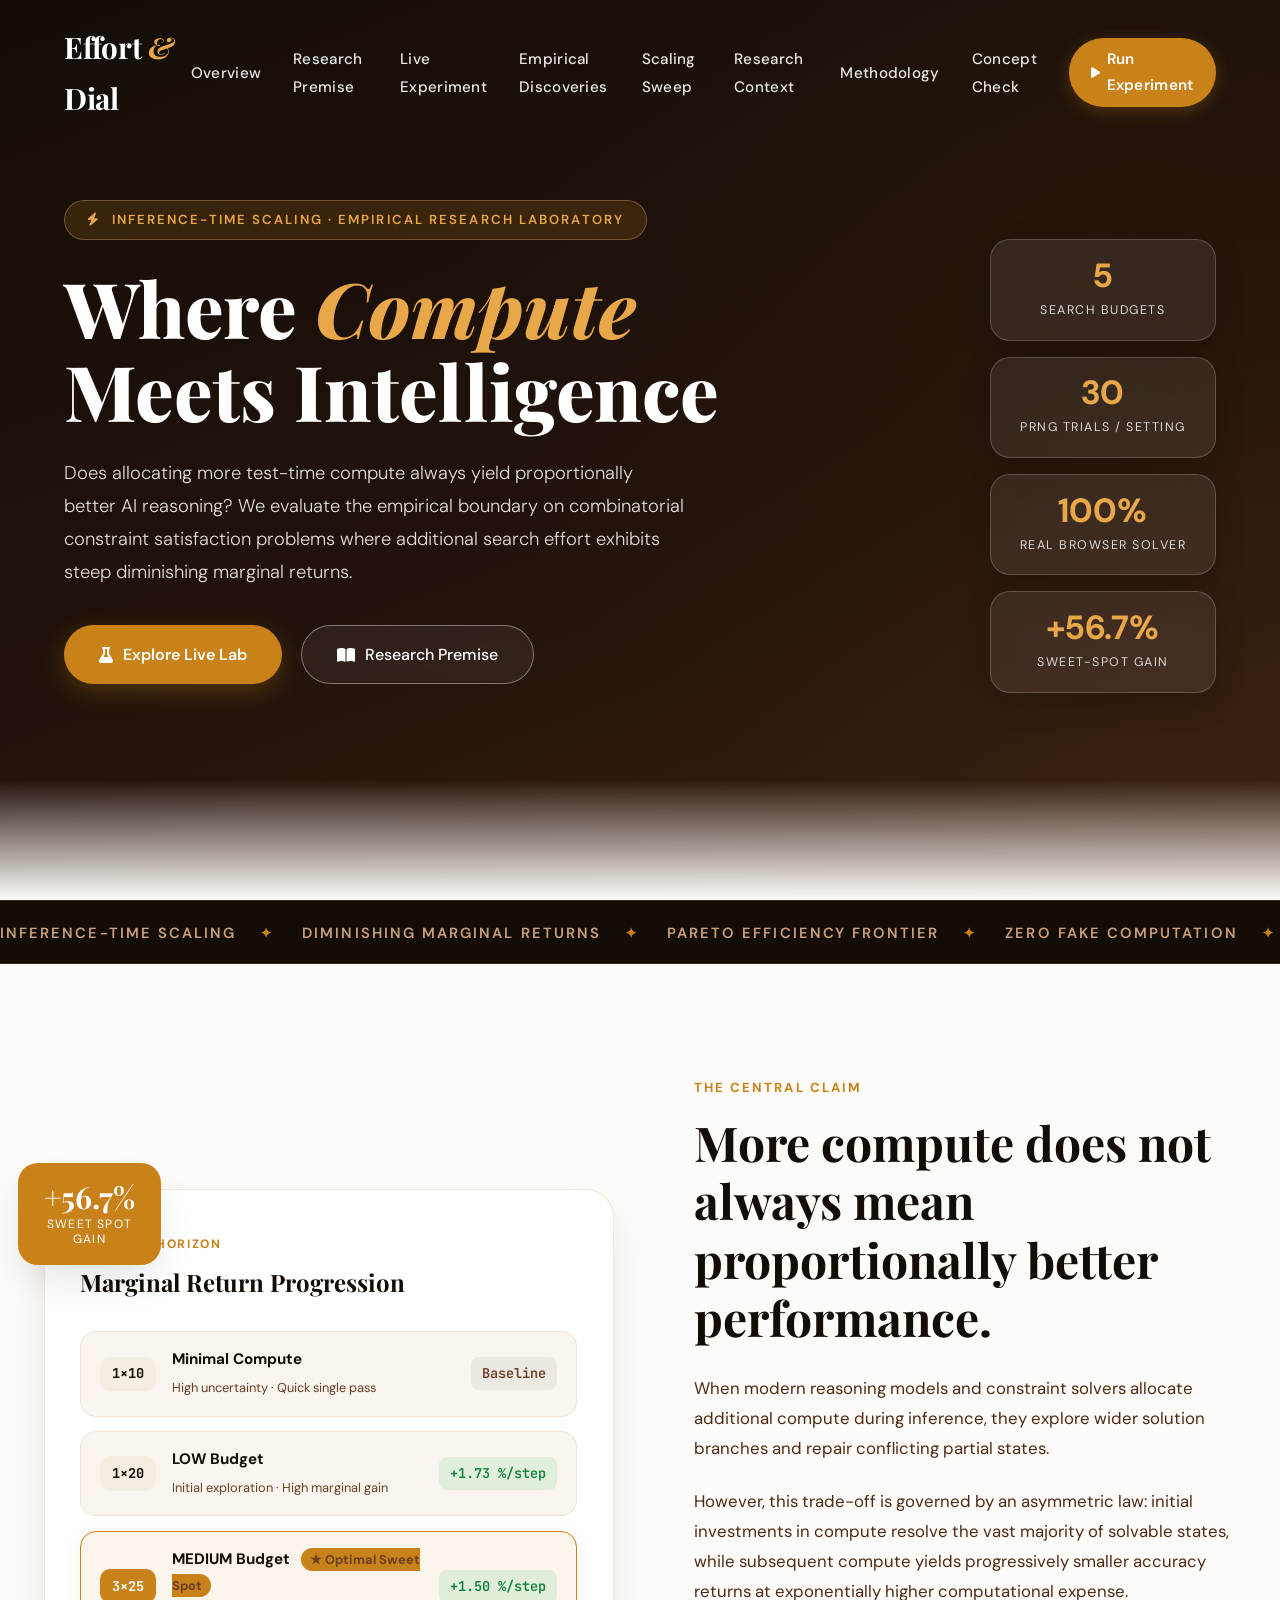
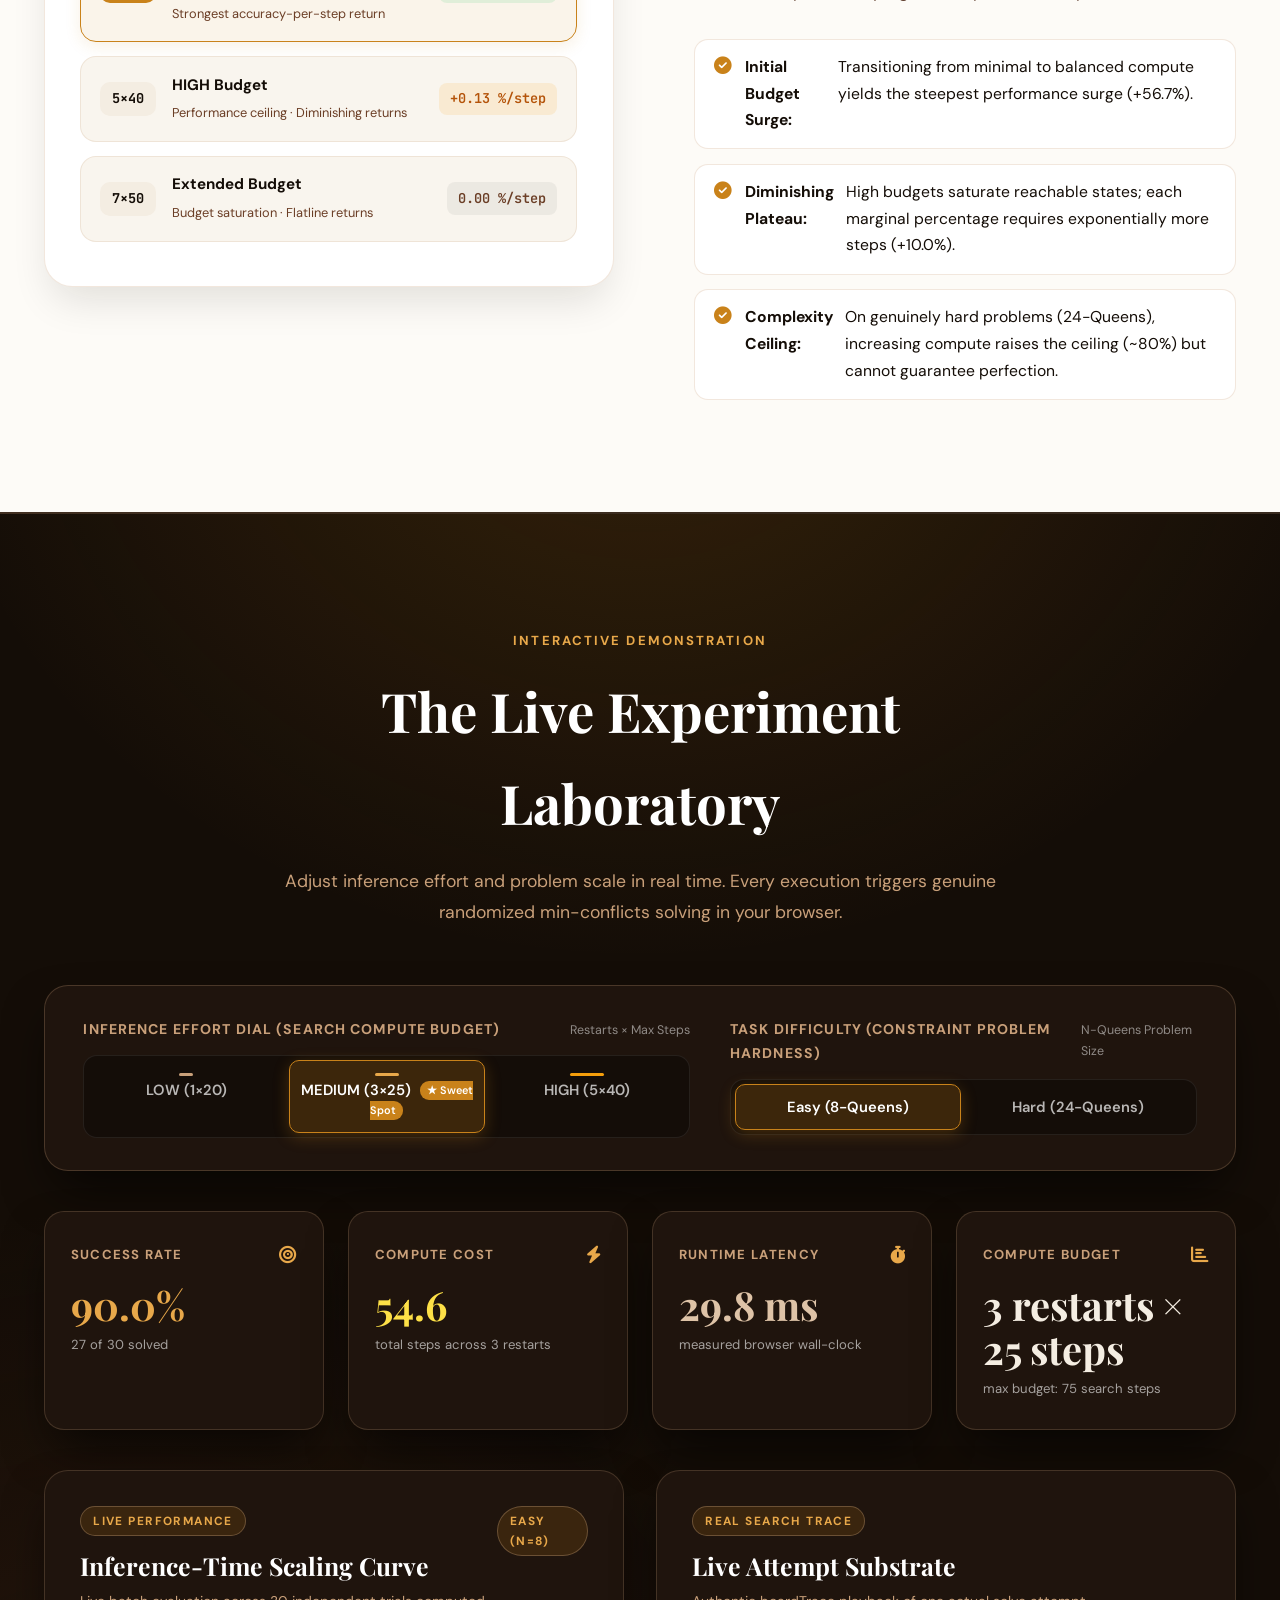
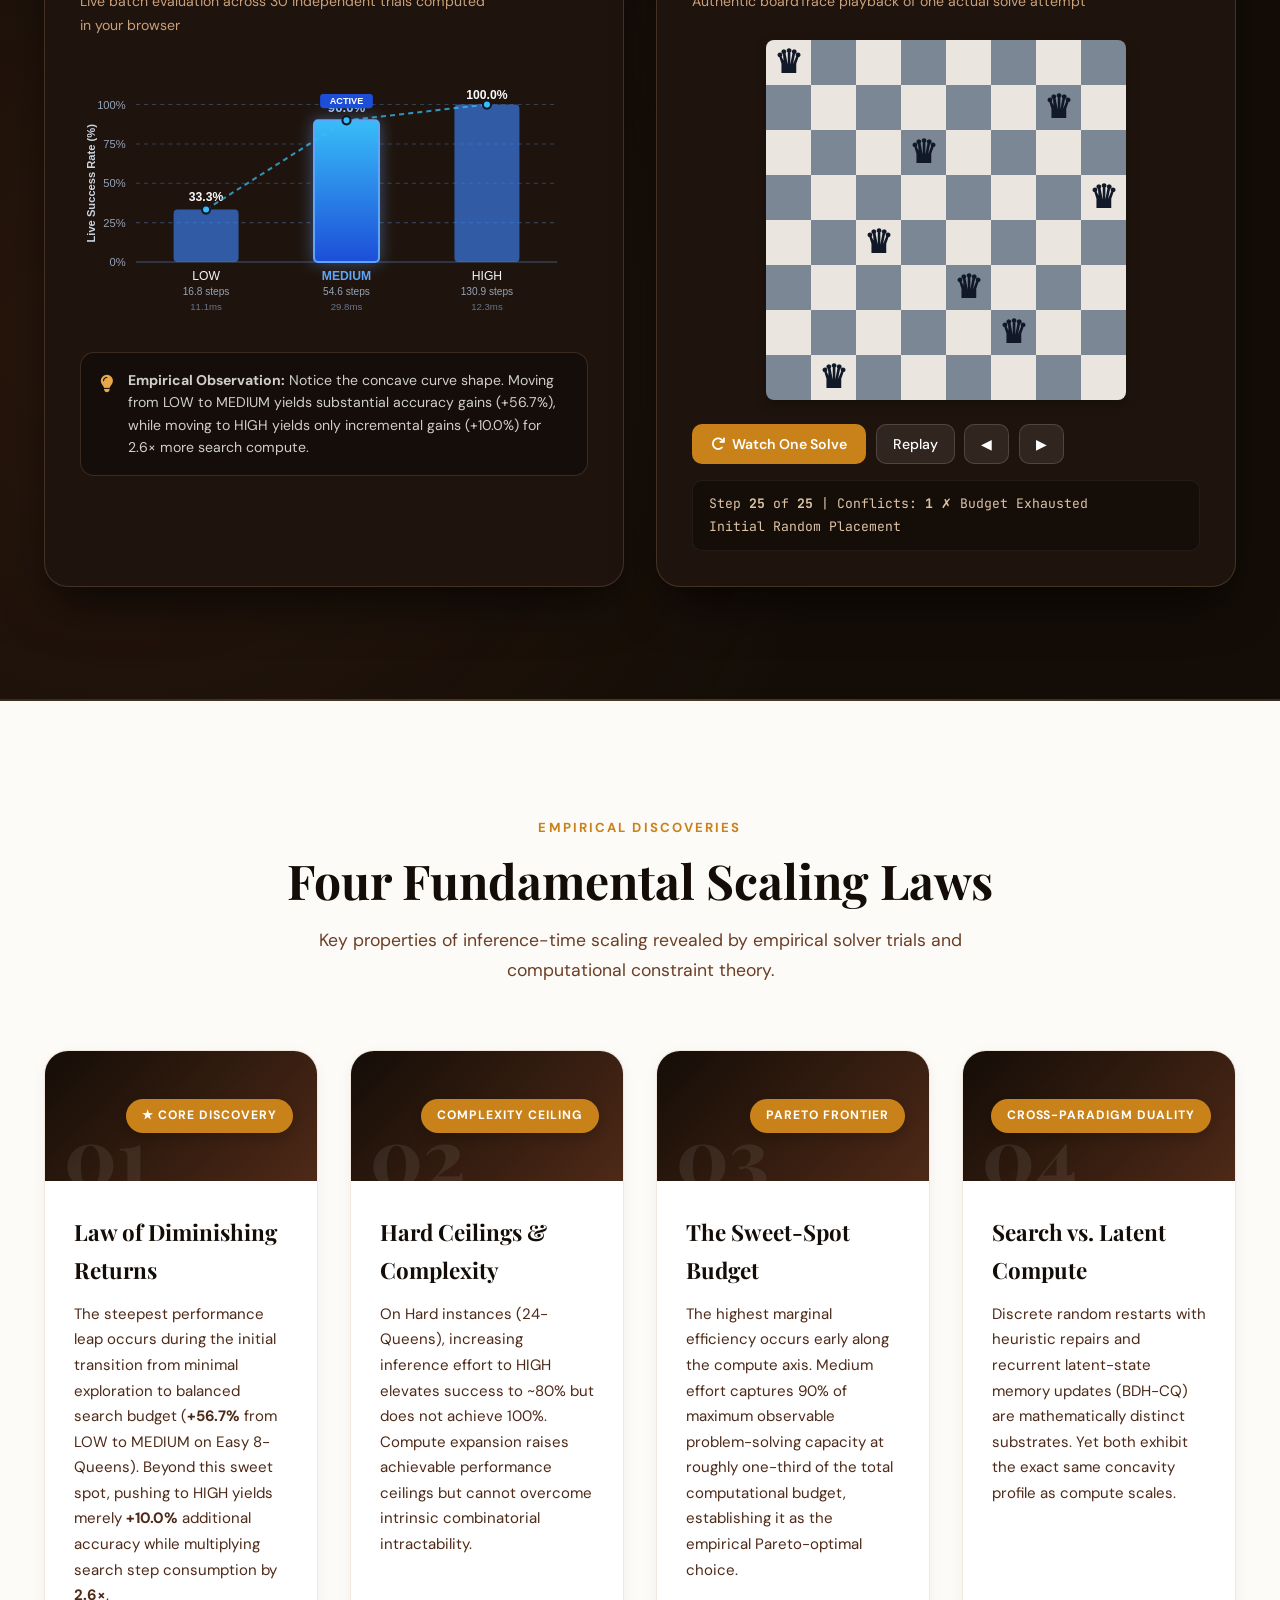
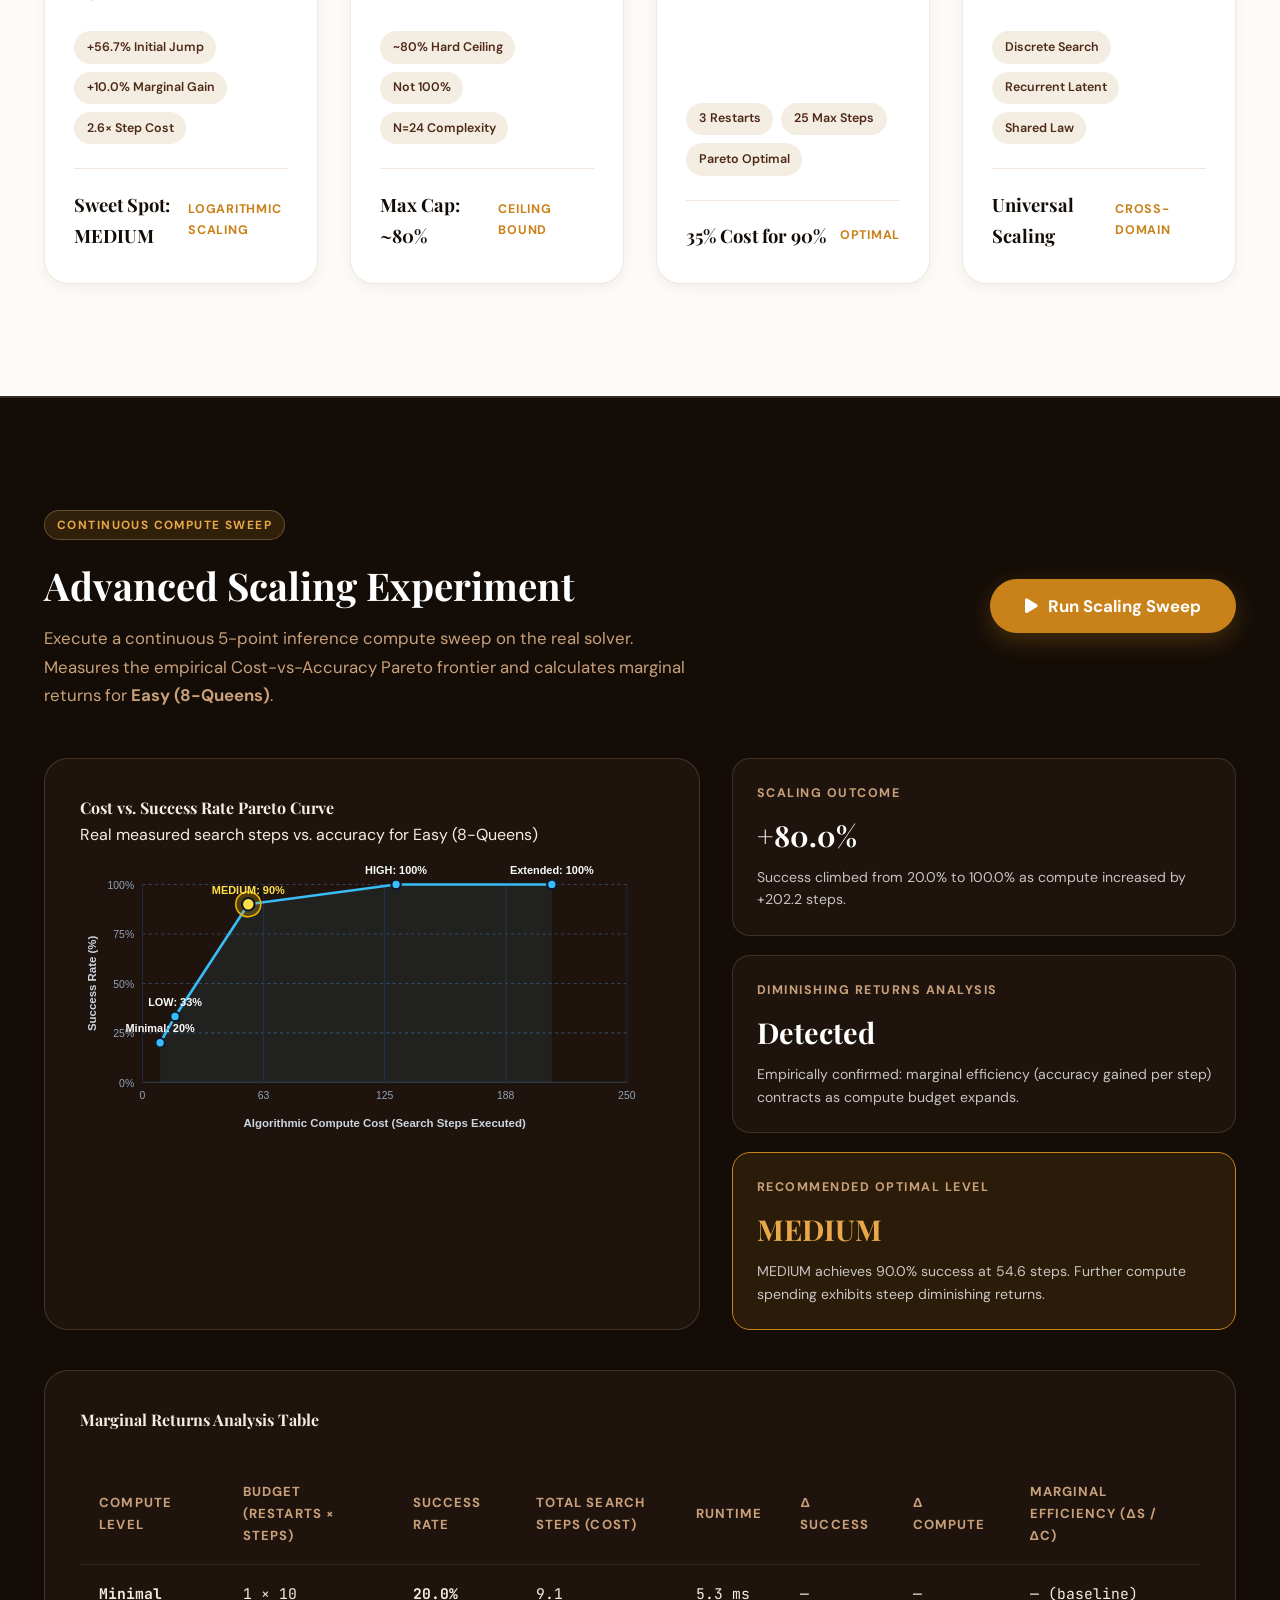
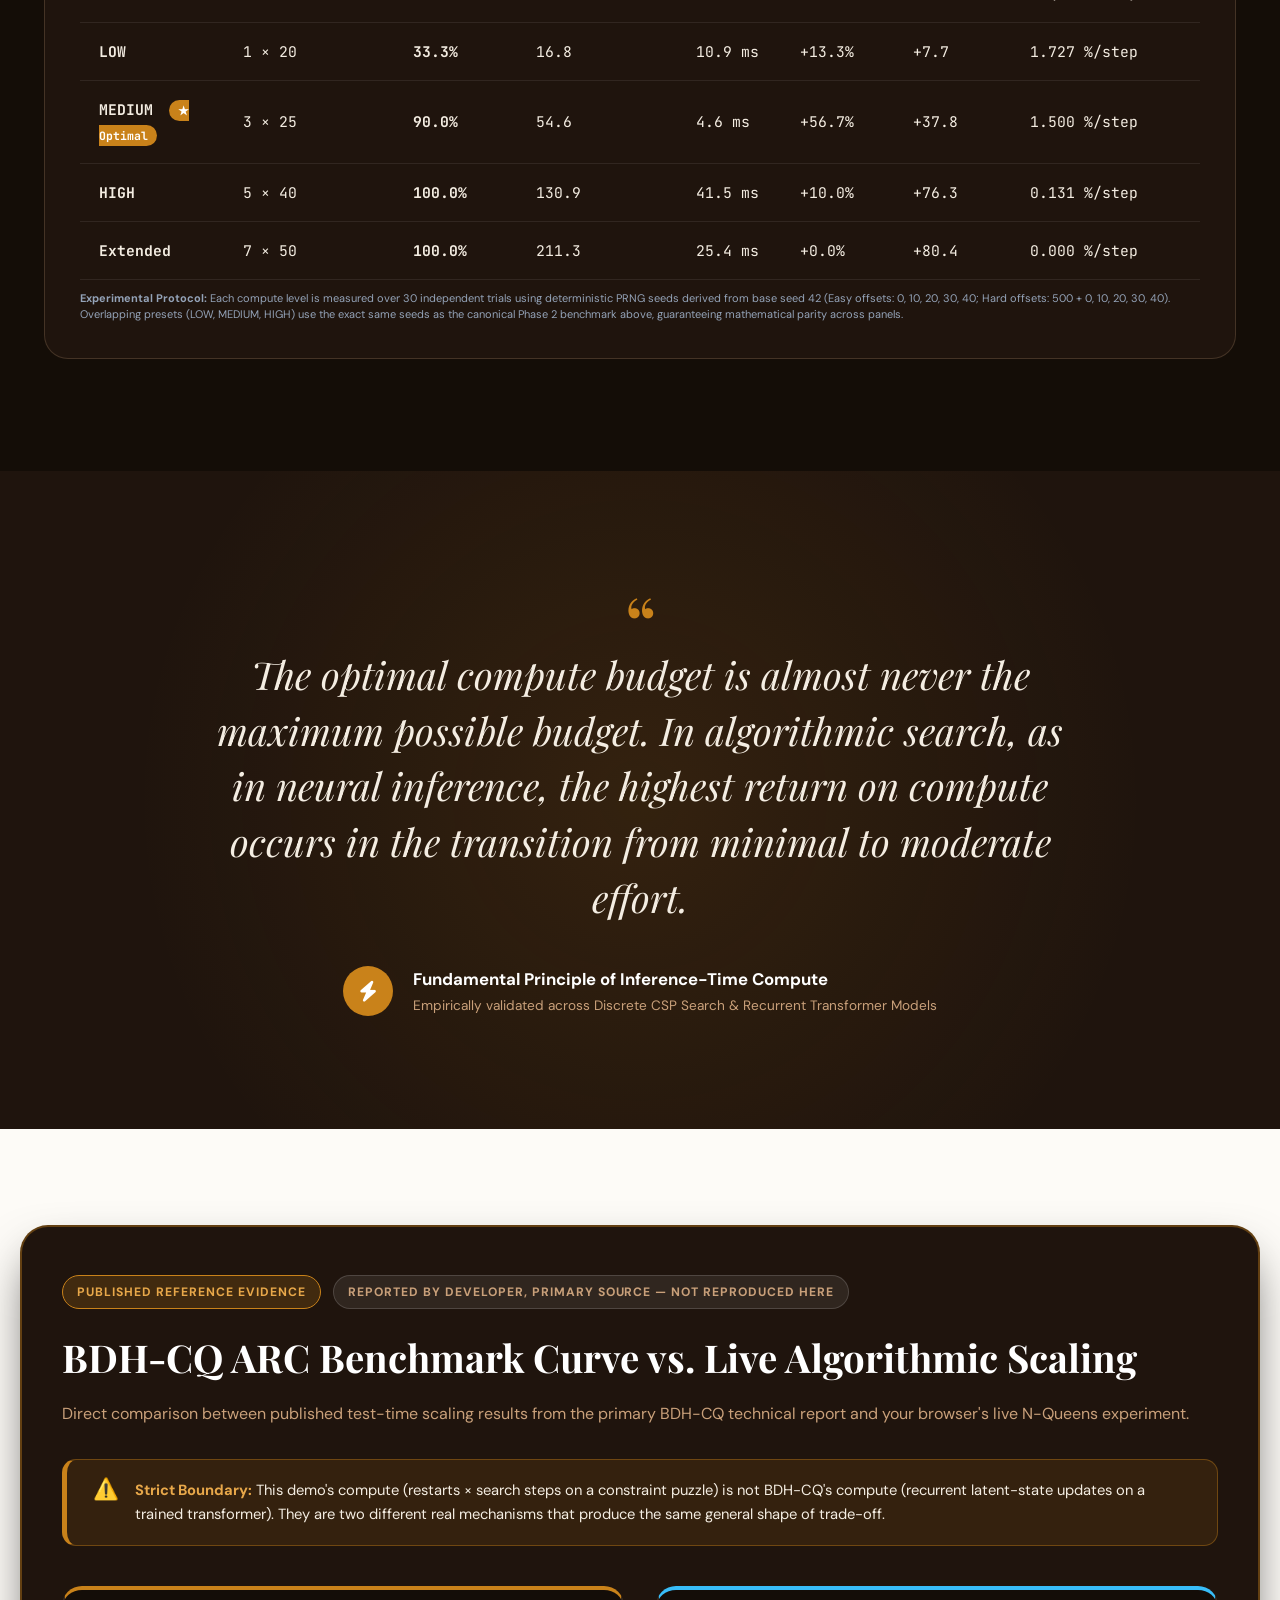
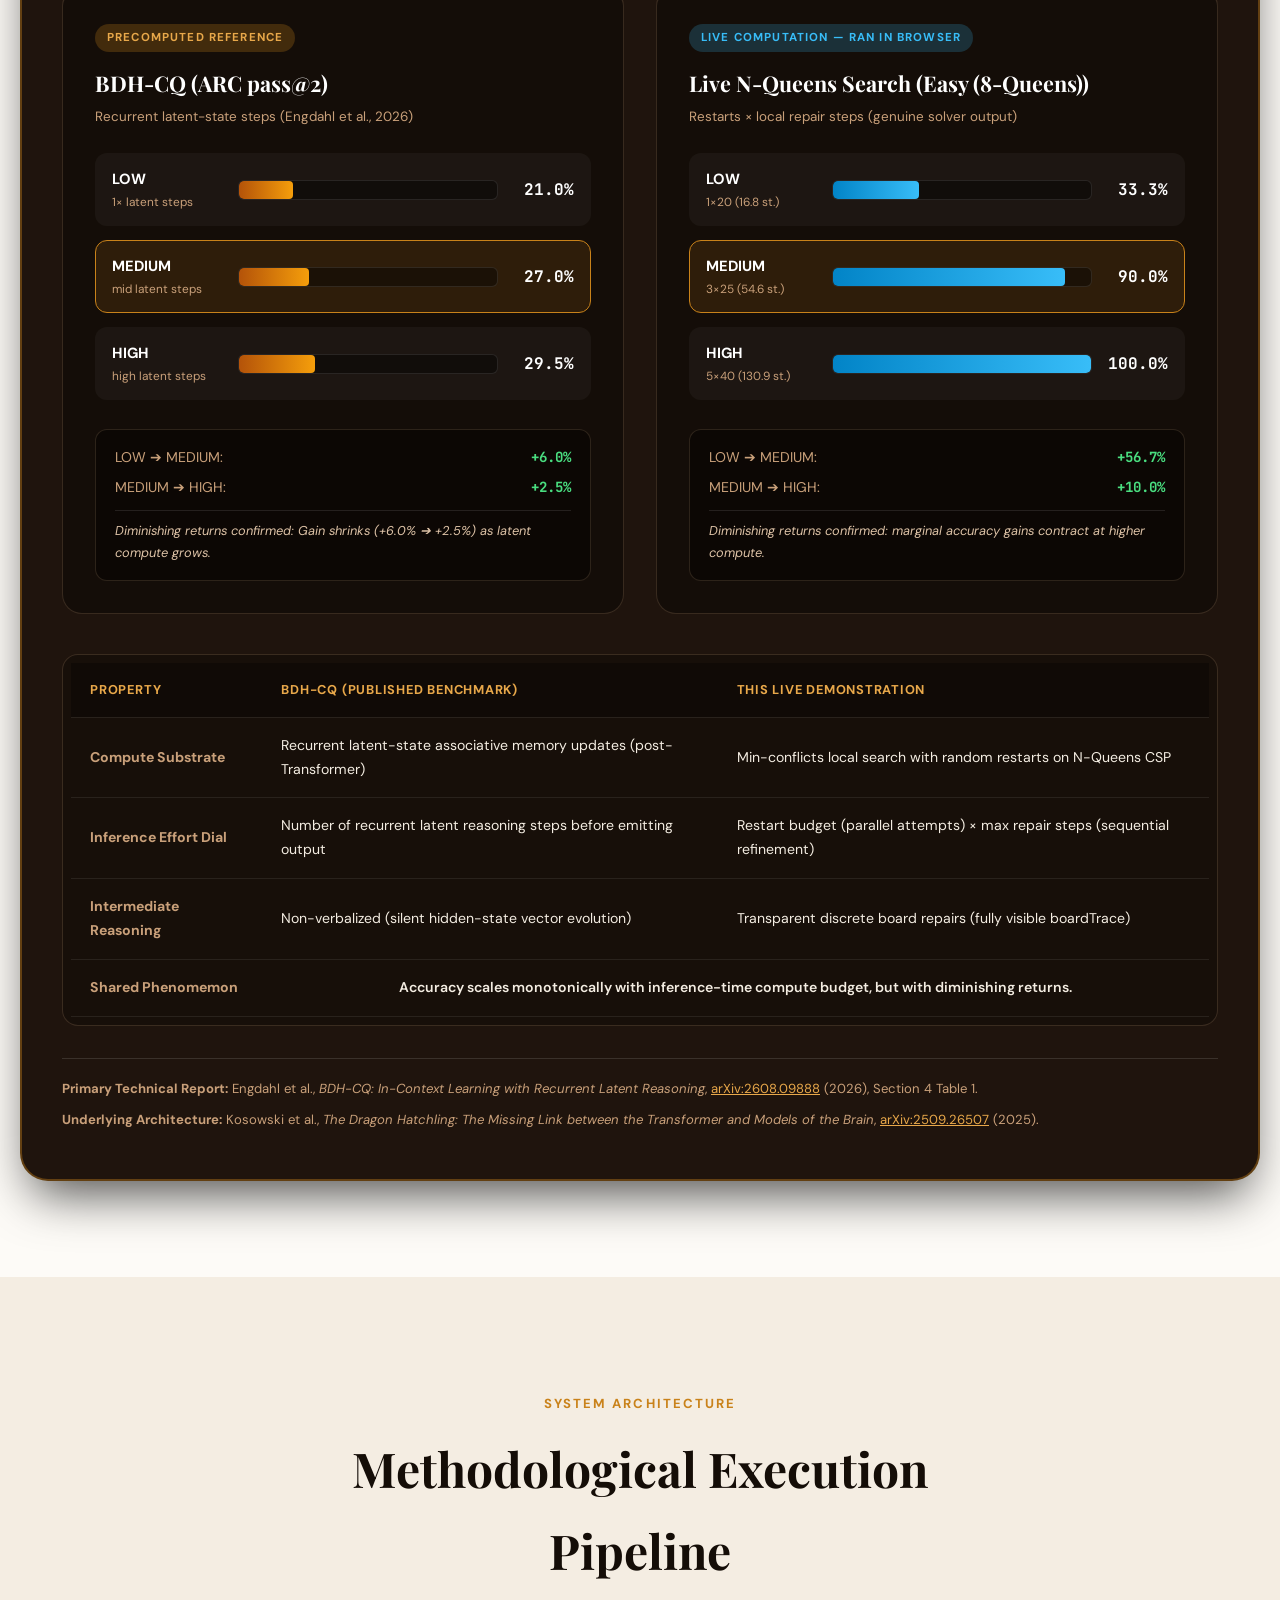
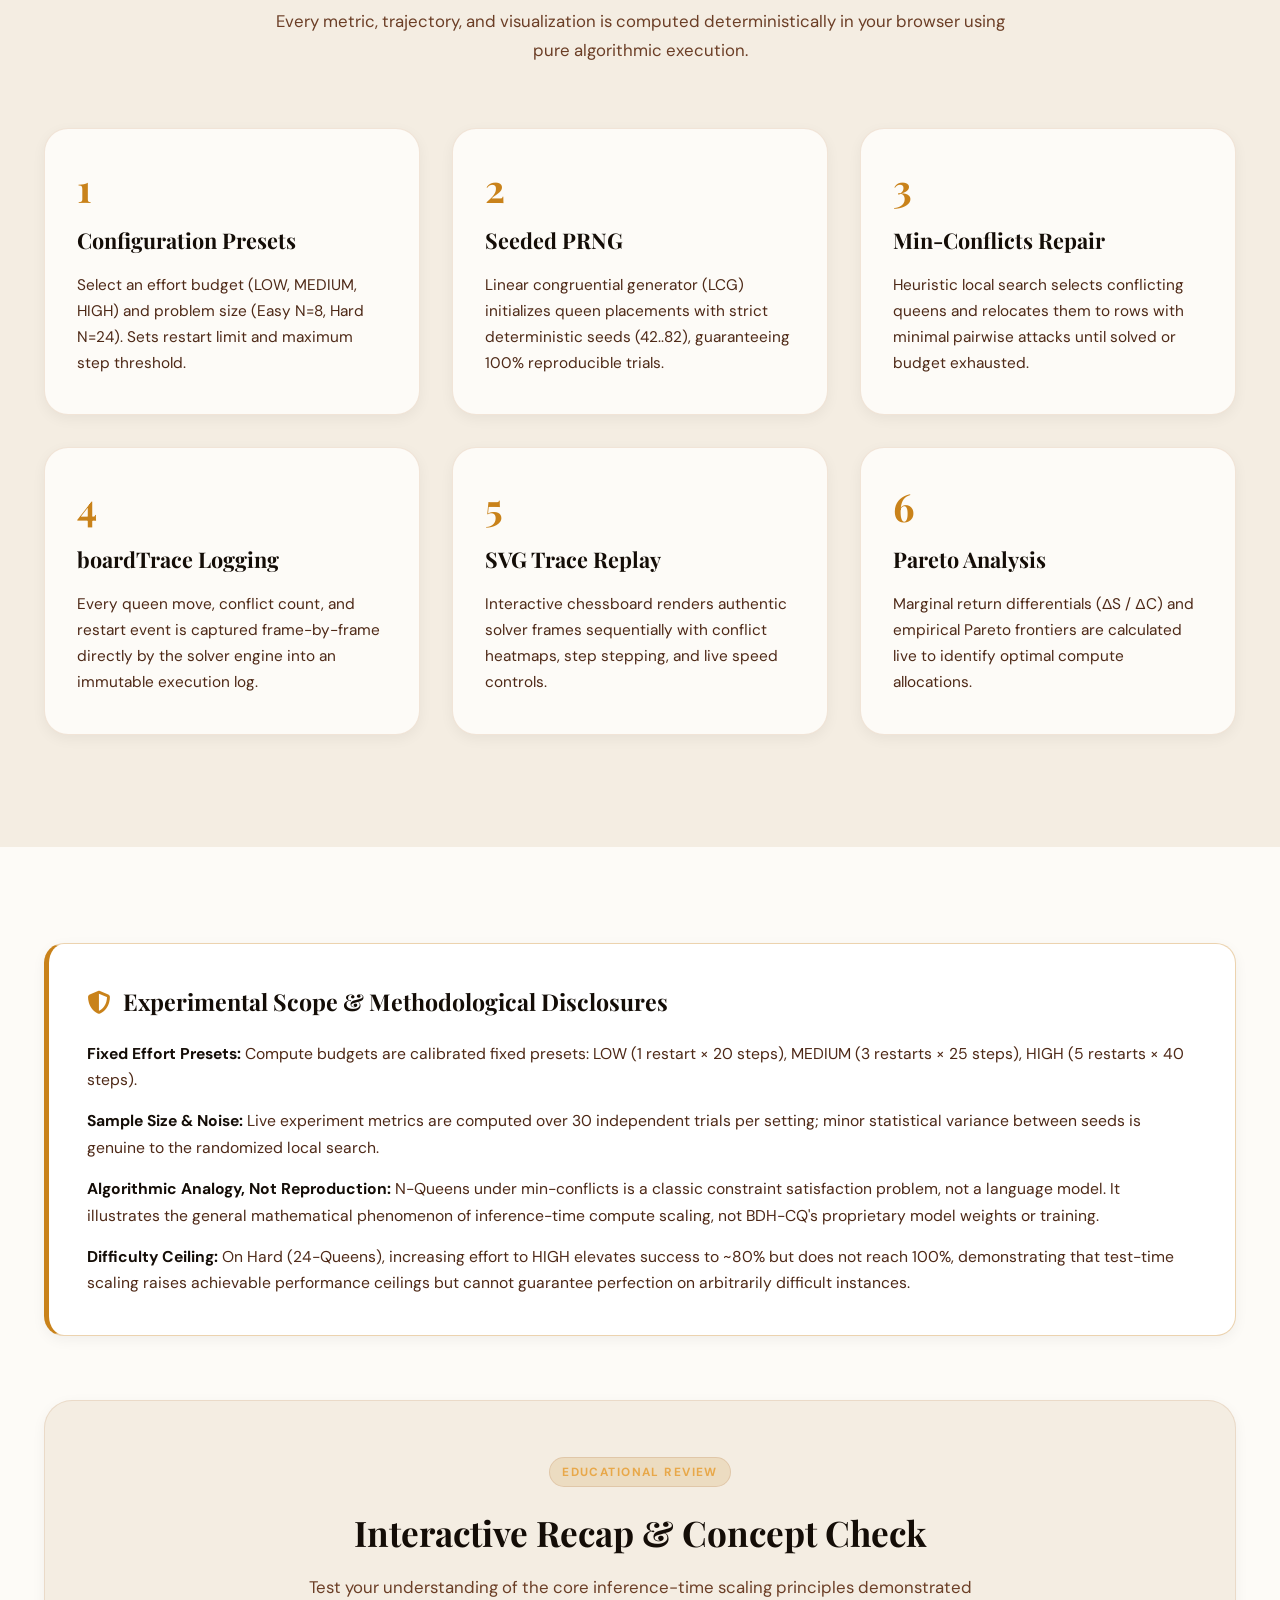
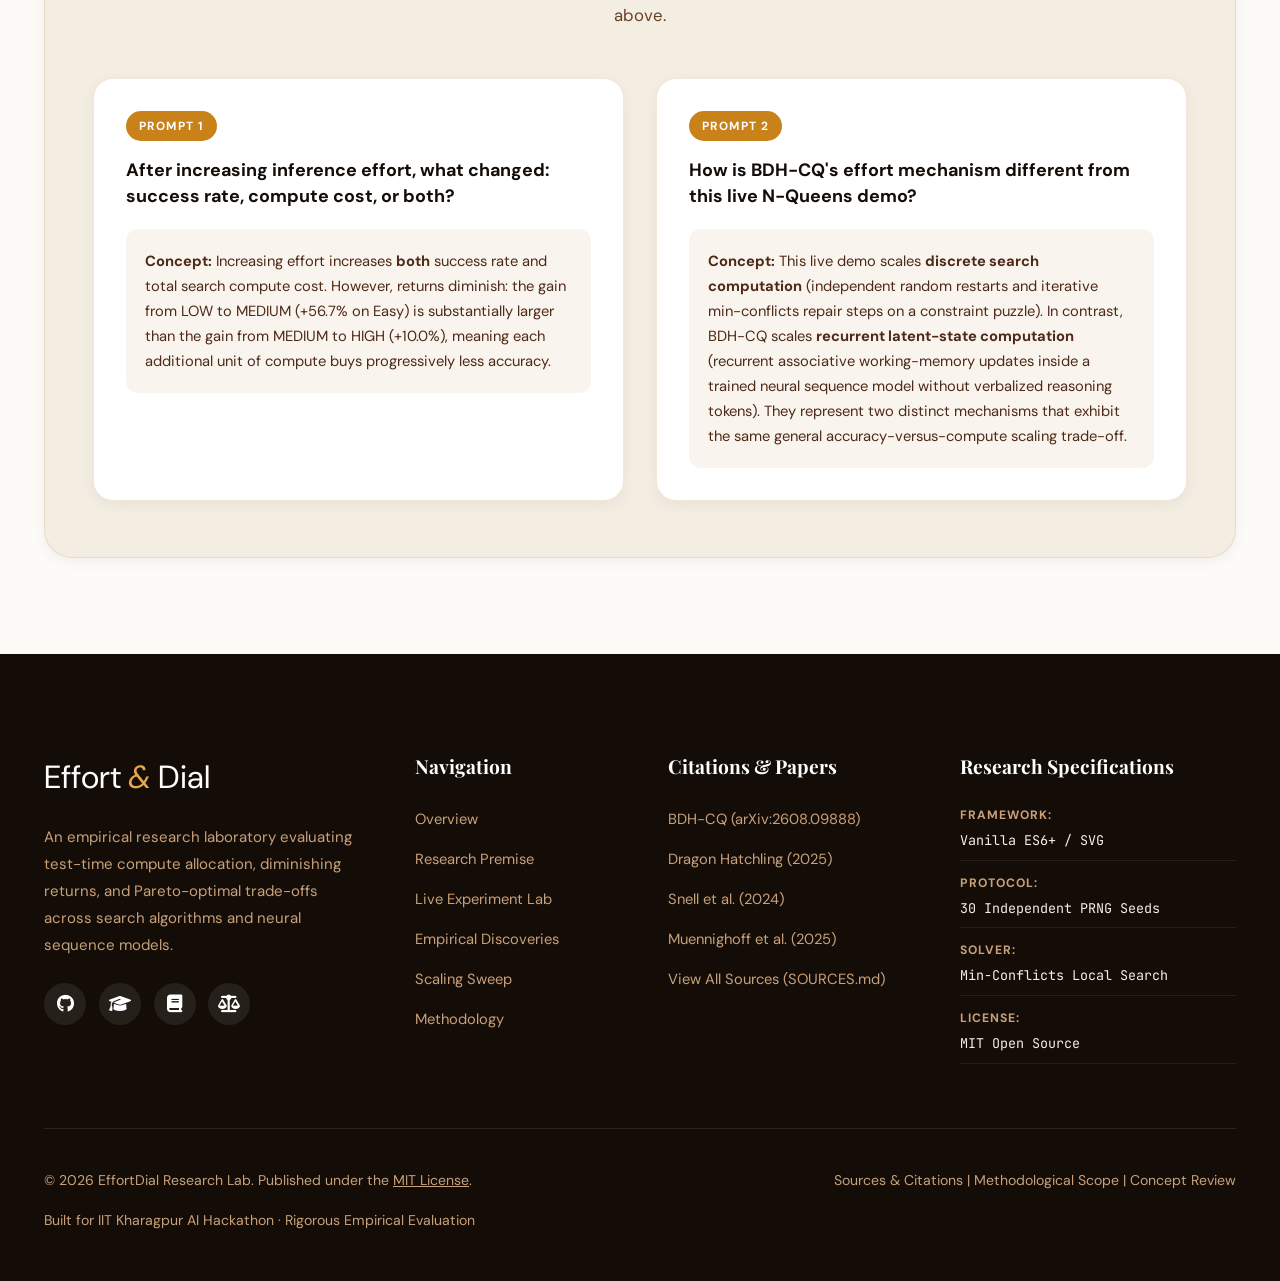
==== commit 2810fb2e: "Final hackathon submission - EffortDial Research Lab" ====
--- a/index.html
+++ b/index.html
@@ -3,127 +3,473 @@
 <head>
   <meta charset="UTF-8">
   <meta name="viewport" content="width=device-width, initial-scale=1.0">
-  <title>Effort Dial — Inference-Time Scaling Live Demonstration</title>
+  <title>EffortDial — Inference-Time Scaling Live Demonstration</title>
+  <meta name="description" content="An empirical AI research laboratory demonstrating inference-time compute scaling, diminishing marginal returns, and optimal compute frontier on constraint satisfaction problems.">
+
+  <!-- Google Fonts: Playfair Display, DM Sans, JetBrains Mono -->
+  <link rel="preconnect" href="https://fonts.googleapis.com">
+  <link rel="preconnect" href="https://fonts.gstatic.com" crossorigin>
+  <link href="https://fonts.googleapis.com/css2?family=Playfair+Display:ital,wght@0,400;0,600;0,700;0,800;1,400;1,600;1,700&family=DM+Sans:ital,wght@0,300;0,400;0,500;0,600;0,700;1,400&family=JetBrains+Mono:wght@400;500;600;700;800&display=swap" rel="stylesheet">
+
+  <!-- Font Awesome 6 -->
+  <link rel="stylesheet" href="https://cdnjs.cloudflare.com/ajax/libs/font-awesome/6.4.0/css/all.min.css">
+
   <link rel="stylesheet" href="style.css">
 </head>
 <body>
-  <div class="app-container">
-
-    <!-- Header Section -->
-    <header class="header">
-      <div class="badge-tag">Pathway Track: Inference-Time Scaling</div>
-      <h1 class="title">Effort Dial: Watching Inference-Time Scaling Happen</h1>
-      <p class="subtitle">
-        A live search experiment demonstrating how scaling inference-time compute (restarts × refinement steps) increases success rate on constraint satisfaction problems with diminishing returns.
-      </p>
-    </header>
-
-    <!-- Interactive Control Deck -->
-    <section class="control-deck">
-      <div class="control-group">
-        <div class="control-label">Inference Effort Dial (Search Compute Budget)</div>
-        <div class="segmented-control" role="group" aria-label="Inference Effort Level">
-          <button id="effort-low" class="segmented-btn" type="button" aria-pressed="false">LOW (1×20)</button>
-          <button id="effort-med" class="segmented-btn active" type="button" aria-pressed="true">MEDIUM (3×25)</button>
-          <button id="effort-high" class="segmented-btn" type="button" aria-pressed="false">HIGH (5×40)</button>
-        </div>
-      </div>
-
-      <div class="control-group">
-        <div class="control-label">Task Difficulty (Constraint Problem Hardness)</div>
-        <div class="segmented-control" role="group" aria-label="Task Difficulty">
-          <button id="diff-easy" class="segmented-btn active" type="button" aria-pressed="true">Easy (8-Queens)</button>
-          <button id="diff-hard" class="segmented-btn" type="button" aria-pressed="false">Hard (24-Queens)</button>
-        </div>
-      </div>
-    </section>
-
-    <!-- Main Workspace Grid -->
-    <main class="main-grid">
-
-      <!-- Left Column: Chart & Measured Metrics -->
-      <section class="card" aria-labelledby="chart-heading">
-        <div class="card-header">
-          <div>
-            <h2 id="chart-heading" class="card-title">Inference-Time Scaling Curve</h2>
-            <div class="card-subtitle">Live batch evaluation across 30 independent trials computed in your browser</div>
-          </div>
-          <span id="difficulty-badge" class="badge-tag" style="margin-bottom:0;">Easy (N=8)</span>
-        </div>
-
-        <!-- SVG Chart Container -->
-        <div id="chart-container" style="min-height: 260px;" role="region" aria-label="Comparative Success Rate Chart"></div>
-
-        <!-- Metric Readout Cards -->
-        <div class="metrics-grid" role="region" aria-label="Active Experiment Metrics">
-          <div class="metric-card">
-            <div class="metric-label">Success Rate</div>
-            <div id="metric-success" class="metric-value">--</div>
-            <div id="metric-success-detail" class="metric-detail">--</div>
-          </div>
-
-          <div class="metric-card">
-            <div class="metric-label">Compute Cost</div>
-            <div id="metric-cost" class="metric-value">--</div>
-            <div id="metric-cost-detail" class="metric-detail">total search steps</div>
-          </div>
-
-          <div class="metric-card">
-            <div class="metric-label">Runtime Latency</div>
-            <div id="metric-runtime" class="metric-value">--</div>
-            <div id="metric-runtime-detail" class="metric-detail">measured wall-clock</div>
-          </div>
-
-          <div class="metric-card">
-            <div class="metric-label">Compute Budget</div>
-            <div id="metric-budget" class="metric-value">--</div>
-            <div id="metric-budget-detail" class="metric-detail">restarts × steps</div>
-          </div>
-        </div>
-
-        <div class="callout-note">
-          <strong>Live Observation:</strong> Notice the curve shape. Increasing compute from LOW to MEDIUM yields substantial gains, while moving to HIGH yields smaller incremental returns (diminishing returns).
-        </div>
-      </section>
-
-      <!-- Right Column: Real Board Animation -->
-      <section class="card board-card" aria-labelledby="board-heading">
-        <div class="card-header" style="width: 100%;">
-          <div>
-            <h2 id="board-heading" class="card-title">Live Attempt Substrate</h2>
-            <div class="card-subtitle">Authentic boardTrace playback of one actual solve attempt</div>
-          </div>
-        </div>
-
-        <!-- SVG Chessboard Container -->
-        <div id="board-container" role="region" aria-label="Interactive Chessboard Display"></div>
-
-        <!-- Board Playback Controls -->
-        <div class="board-actions">
-          <button id="btn-watch-solve" class="btn-primary" type="button" aria-label="Run fresh solve attempt and animate">Watch One Solve</button>
-          <button id="btn-play-pause" class="btn-control" type="button" aria-label="Pause or resume trace animation">Pause</button>
-          <button id="btn-prev-step" class="btn-control" type="button" aria-label="Step backward one frame" title="Step backward">◀</button>
-          <button id="btn-next-step" class="btn-control" type="button" aria-label="Step forward one frame" title="Step forward">▶</button>
-        </div>
-
-        <!-- Board Status Panel -->
-        <div id="board-status" class="board-status" aria-live="polite">
-          Initializing live trace...
-        </div>
-      </section>
-
-    </main>
-
-    <!-- Phase 5: Separately Bordered Published BDH-CQ Evidence Panel -->
-    <section id="evidence-container" class="evidence-panel-wrapper" aria-label="Published BDH-CQ Reference Evidence"></section>
-
-    <!-- Phase 7 Post-Plan Extension: Advanced Scaling Experiment -->
-    <section id="scaling-container" class="scaling-panel-wrapper" aria-label="Advanced Scaling Experiment">
+
+  <!-- PRELOADER (Animated Computing Dial) -->
+  <div id="preloader">
+    <div class="dial-container">
+      <div class="dial-ring"></div>
+      <div class="dial-pulse"></div>
+      <span class="dial-symbol">⚡</span>
+    </div>
+    <p class="preloader-text">EffortDial</p>
+    <span class="preloader-sub">Inference-Time Scaling Lab</span>
+  </div>
+
+  <!-- NAVBAR (Sticky Glassmorphic Header) -->
+  <nav class="navbar" id="navbar">
+    <div class="nav-container">
+      <a href="#hero" class="logo" aria-label="Effort Dial Home">
+        Effort <span>&</span> Dial
+      </a>
+
+      <!-- Mobile Menu Button -->
+      <div class="menu-toggle" id="menuToggle" aria-label="Toggle navigation menu" role="button" tabindex="0">
+        <i class="fas fa-bars"></i>
+      </div>
+
+      <ul class="nav-links" id="navLinks">
+        <li><a href="#hero">Overview</a></li>
+        <li><a href="#core-question">Research Premise</a></li>
+        <li><a href="#live-lab">Live Experiment</a></li>
+        <li><a href="#findings">Empirical Discoveries</a></li>
+        <li><a href="#scaling-container">Scaling Sweep</a></li>
+        <li><a href="#evidence-container">Research Context</a></li>
+        <li><a href="#architecture">Methodology</a></li>
+        <li><a href="#recap">Concept Check</a></li>
+        <li><a href="#live-lab" class="nav-cta"><i class="fas fa-play" style="font-size:0.75rem;margin-right:6px;"></i> Run Experiment</a></li>
+      </ul>
+    </div>
+  </nav>
+
+  <!-- HERO SECTION (Artisanal Narrative & Floating Research Stats) -->
+  <section class="hero" id="hero">
+    <div class="hero-overlay"></div>
+    <div class="hero-container">
+      <div class="hero-content">
+        <div class="hero-tag">
+          <i class="fas fa-bolt" style="margin-right:6px;"></i> Inference-Time Scaling · Empirical Research Laboratory
+        </div>
+
+        <h1>
+          Where <em>Compute</em><br>
+          Meets Intelligence
+        </h1>
+
+        <p>
+          Does allocating more test-time compute always yield proportionally better AI reasoning? We evaluate the empirical boundary on combinatorial constraint satisfaction problems where additional search effort exhibits steep diminishing marginal returns.
+        </p>
+
+        <div class="hero-btns">
+          <a href="#live-lab" class="btn-primary">
+            <i class="fas fa-flask"></i> Explore Live Lab
+          </a>
+          <a href="#core-question" class="btn-outline">
+            <i class="fas fa-book-open"></i> Research Premise
+          </a>
+        </div>
+      </div>
+
+      <!-- Floating Stat Pills (Key Empirical Parameters) -->
+      <div class="hero-stats" role="region" aria-label="Key Empirical Parameters">
+        <div class="stat-pill">
+          <span class="num">5</span>
+          <span class="lbl">Search Budgets</span>
+        </div>
+        <div class="stat-pill">
+          <span class="num">30</span>
+          <span class="lbl">PRNG Trials / Setting</span>
+        </div>
+        <div class="stat-pill">
+          <span class="num">100%</span>
+          <span class="lbl">Real Browser Solver</span>
+        </div>
+        <div class="stat-pill">
+          <span class="num">+56.7%</span>
+          <span class="lbl">Sweet-Spot Gain</span>
+        </div>
+      </div>
+    </div>
+  </section>
+
+  <!-- MARQUEE STRIP (Espresso Ticker with Scientific Keywords) -->
+  <div class="marquee-strip" aria-hidden="true">
+    <div class="marquee-track">
+      <span>Inference-Time Scaling</span><span class="dot">✦</span>
+      <span>Diminishing Marginal Returns</span><span class="dot">✦</span>
+      <span>Pareto Efficiency Frontier</span><span class="dot">✦</span>
+      <span>Zero Fake Computation</span><span class="dot">✦</span>
+      <span>Recurrent Latent Depth</span><span class="dot">✦</span>
+      <span>Min-Conflicts Heuristic</span><span class="dot">✦</span>
+      <span>Deterministic Seed Protocol</span><span class="dot">✦</span>
+      <span>BDH-CQ Empirical Validation</span><span class="dot">✦</span>
+      <span>Inference-Time Scaling</span><span class="dot">✦</span>
+      <span>Diminishing Marginal Returns</span><span class="dot">✦</span>
+      <span>Pareto Efficiency Frontier</span><span class="dot">✦</span>
+      <span>Zero Fake Computation</span><span class="dot">✦</span>
+      <span>Recurrent Latent Depth</span><span class="dot">✦</span>
+      <span>Min-Conflicts Heuristic</span><span class="dot">✦</span>
+      <span>Deterministic Seed Protocol</span><span class="dot">✦</span>
+      <span>BDH-CQ Empirical Validation</span><span class="dot">✦</span>
+    </div>
+  </div>
+
+  <!-- SECTION 2: THE CORE QUESTION (Research Premise & Compute Ladder) -->
+  <section id="core-question" class="section-about">
+    <div class="about-grid container">
+      <!-- Visual Column: Compute Horizon Progression Ladder -->
+      <div class="about-visual">
+        <div class="about-badge">
+          <strong>+56.7%</strong>
+          <span>Sweet Spot<br>Gain</span>
+        </div>
+
+        <div class="compute-ladder-card">
+          <div class="ladder-header">
+            <span class="ladder-tag">COMPUTE HORIZON</span>
+            <h3 class="ladder-title">Marginal Return Progression</h3>
+          </div>
+
+          <div class="ladder-steps">
+            <div class="ladder-step step-minimal">
+              <div class="step-badge">1×10</div>
+              <div class="step-info">
+                <strong>Minimal Compute</strong>
+                <span>High uncertainty · Quick single pass</span>
+              </div>
+              <div class="step-return return-low">Baseline</div>
+            </div>
+
+            <div class="ladder-step step-low">
+              <div class="step-badge">1×20</div>
+              <div class="step-info">
+                <strong>LOW Budget</strong>
+                <span>Initial exploration · High marginal gain</span>
+              </div>
+              <div class="step-return return-high">+1.73 %/step</div>
+            </div>
+
+            <div class="ladder-step step-medium highlight-rec">
+              <div class="step-badge">3×25</div>
+              <div class="step-info">
+                <strong>MEDIUM Budget <span class="badge-rec">★ Optimal Sweet Spot</span></strong>
+                <span>Strongest accuracy-per-step return</span>
+              </div>
+              <div class="step-return return-peak">+1.50 %/step</div>
+            </div>
+
+            <div class="ladder-step step-high">
+              <div class="step-badge">5×40</div>
+              <div class="step-info">
+                <strong>HIGH Budget</strong>
+                <span>Performance ceiling · Diminishing returns</span>
+              </div>
+              <div class="step-return return-diminish">+0.13 %/step</div>
+            </div>
+
+            <div class="ladder-step step-extended">
+              <div class="step-badge">7×50</div>
+              <div class="step-info">
+                <strong>Extended Budget</strong>
+                <span>Budget saturation · Flatline returns</span>
+              </div>
+              <div class="step-return return-flat">0.00 %/step</div>
+            </div>
+          </div>
+        </div>
+      </div>
+
+      <!-- Text Column: The Central Claim -->
+      <div class="about-text">
+        <p class="about-label">The Central Claim</p>
+        <h2>More compute does not always mean proportionally better performance.</h2>
+        <p>
+          When modern reasoning models and constraint solvers allocate additional compute during inference, they explore wider solution branches and repair conflicting partial states.
+        </p>
+        <p>
+          However, this trade-off is governed by an asymmetric law: initial investments in compute resolve the vast majority of solvable states, while subsequent compute yields progressively smaller accuracy returns at exponentially higher computational expense.
+        </p>
+        <div class="about-highlights">
+          <span class="highlight"><i class="fas fa-check-circle"></i> <strong>Initial Budget Surge:</strong> Transitioning from minimal to balanced compute yields the steepest performance surge (+56.7%).</span>
+          <span class="highlight"><i class="fas fa-check-circle"></i> <strong>Diminishing Plateau:</strong> High budgets saturate reachable states; each marginal percentage requires exponentially more steps (+10.0%).</span>
+          <span class="highlight"><i class="fas fa-check-circle"></i> <strong>Complexity Ceiling:</strong> On genuinely hard problems (24-Queens), increasing compute raises the ceiling (~80%) but cannot guarantee perfection.</span>
+        </div>
+      </div>
+    </div>
+  </section>
+
+  <!-- SECTION 3: LIVE EXPERIMENT LAB (Full-Width Interactive Laboratory) -->
+  <section class="section-lab" id="live-lab">
+    <div class="section-container">
+      <!-- Section Header -->
+      <div class="section-header-center">
+        <span class="section-label-gold">Interactive Demonstration</span>
+        <h2 class="section-headline-dark">The Live Experiment Laboratory</h2>
+        <p class="section-subheadline-dark">
+          Adjust inference effort and problem scale in real time. Every execution triggers genuine randomized min-conflicts solving in your browser.
+        </p>
+      </div>
+
+      <!-- Synthesizer Control Console -->
+      <div class="control-console">
+        <!-- Effort Dial Group -->
+        <div class="control-group">
+          <div class="control-label-row">
+            <span class="control-label">Inference Effort Dial (Search Compute Budget)</span>
+            <span class="control-hint">Restarts × Max Steps</span>
+          </div>
+          <div class="segmented-control" role="group" aria-label="Inference Effort Level">
+            <button id="effort-low" class="segmented-btn" type="button" aria-pressed="false">
+              <span class="btn-meter meter-low"></span>
+              <span class="btn-title">LOW (1×20)</span>
+            </button>
+            <button id="effort-med" class="segmented-btn active" type="button" aria-pressed="true">
+              <span class="btn-meter meter-med"></span>
+              <span class="btn-title">MEDIUM (3×25) <span class="badge-rec-sm">★ Sweet Spot</span></span>
+            </button>
+            <button id="effort-high" class="segmented-btn" type="button" aria-pressed="false">
+              <span class="btn-meter meter-high"></span>
+              <span class="btn-title">HIGH (5×40)</span>
+            </button>
+          </div>
+        </div>
+
+        <!-- Task Difficulty Group -->
+        <div class="control-group">
+          <div class="control-label-row">
+            <span class="control-label">Task Difficulty (Constraint Problem Hardness)</span>
+            <span class="control-hint">N-Queens Problem Size</span>
+          </div>
+          <div class="segmented-control" role="group" aria-label="Task Difficulty">
+            <button id="diff-easy" class="segmented-btn active" type="button" aria-pressed="true">
+              <span class="btn-title">Easy (8-Queens)</span>
+            </button>
+            <button id="diff-hard" class="segmented-btn" type="button" aria-pressed="false">
+              <span class="btn-title">Hard (24-Queens)</span>
+            </button>
+          </div>
+        </div>
+      </div>
+
+      <!-- Primary Metrics Readout Deck -->
+      <div class="metrics-grid" role="region" aria-label="Active Experiment Metrics">
+        <div class="metric-card card-glow-gold">
+          <div class="metric-header-row">
+            <span class="metric-label">Success Rate</span>
+            <span class="metric-icon"><i class="fas fa-bullseye"></i></span>
+          </div>
+          <div id="metric-success" class="metric-value">--</div>
+          <div id="metric-success-detail" class="metric-detail">--</div>
+        </div>
+
+        <div class="metric-card card-glow-amber">
+          <div class="metric-header-row">
+            <span class="metric-label">Compute Cost</span>
+            <span class="metric-icon"><i class="fas fa-bolt"></i></span>
+          </div>
+          <div id="metric-cost" class="metric-value">--</div>
+          <div id="metric-cost-detail" class="metric-detail">total search steps</div>
+        </div>
+
+        <div class="metric-card card-glow-coffee">
+          <div class="metric-header-row">
+            <span class="metric-label">Runtime Latency</span>
+            <span class="metric-icon"><i class="fas fa-stopwatch"></i></span>
+          </div>
+          <div id="metric-runtime" class="metric-value">--</div>
+          <div id="metric-runtime-detail" class="metric-detail">measured wall-clock</div>
+        </div>
+
+        <div class="metric-card card-glow-cream">
+          <div class="metric-header-row">
+            <span class="metric-label">Compute Budget</span>
+            <span class="metric-icon"><i class="fas fa-chart-bar"></i></span>
+          </div>
+          <div id="metric-budget" class="metric-value">--</div>
+          <div id="metric-budget-detail" class="metric-detail">restarts × steps</div>
+        </div>
+      </div>
+
+      <!-- Main Dual Workspace: Chart & Chessboard Substrate -->
+      <main class="lab-workspace-grid">
+        <!-- Left Column: Scaling Curve Chart -->
+        <section class="lab-instrument-card chart-panel-card" aria-labelledby="chart-heading">
+          <div class="instrument-header">
+            <div>
+              <div class="badge-tag" style="margin-bottom:4px;">LIVE PERFORMANCE</div>
+              <h2 id="chart-heading" class="instrument-title">Inference-Time Scaling Curve</h2>
+              <div class="instrument-subtitle">Live batch evaluation across 30 independent trials computed in your browser</div>
+            </div>
+            <span id="difficulty-badge" class="badge-tag" style="margin-bottom:0;">Easy (N=8)</span>
+          </div>
+
+          <!-- SVG Chart Container -->
+          <div id="chart-container" class="chart-canvas-container" style="min-height: 260px;" role="region" aria-label="Comparative Success Rate Chart"></div>
+
+          <div class="callout-note">
+            <div class="note-icon"><i class="fas fa-lightbulb"></i></div>
+            <div class="note-text">
+              <strong>Empirical Observation:</strong> Notice the concave curve shape. Moving from LOW to MEDIUM yields substantial accuracy gains (+56.7%), while moving to HIGH yields only incremental gains (+10.0%) for 2.6× more search compute.
+            </div>
+          </div>
+        </section>
+
+        <!-- Right Column: Real Board Animation -->
+        <section class="lab-instrument-card board-card" aria-labelledby="board-heading">
+          <div class="instrument-header">
+            <div>
+              <div class="badge-tag" style="margin-bottom:4px;">REAL SEARCH TRACE</div>
+              <h2 id="board-heading" class="instrument-title">Live Attempt Substrate</h2>
+              <div class="instrument-subtitle">Authentic boardTrace playback of one actual solve attempt</div>
+            </div>
+          </div>
+
+          <!-- SVG Chessboard Container -->
+          <div id="board-container" class="board-canvas-container" role="region" aria-label="Interactive Chessboard Display"></div>
+
+          <!-- Board Playback Controls -->
+          <div class="board-actions">
+            <button id="btn-watch-solve" class="btn-primary-sm" type="button" aria-label="Run fresh solve attempt and animate"><i class="fas fa-redo"></i> Watch One Solve</button>
+            <button id="btn-play-pause" class="btn-control" type="button" aria-label="Pause or resume trace animation"><i class="fas fa-pause"></i> Pause</button>
+            <button id="btn-prev-step" class="btn-control" type="button" aria-label="Step backward one frame" title="Step backward">◀</button>
+            <button id="btn-next-step" class="btn-control" type="button" aria-label="Step forward one frame" title="Step forward">▶</button>
+          </div>
+
+          <!-- Board Status Panel -->
+          <div id="board-status" class="board-status" aria-live="polite">
+            Initializing live trace...
+          </div>
+        </section>
+      </main>
+    </div>
+  </section>
+
+  <!-- SECTION 4: KEY EMPIRICAL FINDINGS (Signature Discovery Cards) -->
+  <section id="findings" class="section-findings" aria-label="Key Empirical Findings">
+    <div class="container">
+      <div class="section-header">
+        <span class="section-label">Empirical Discoveries</span>
+        <h2>Four Fundamental Scaling Laws</h2>
+        <p>Key properties of inference-time scaling revealed by empirical solver trials and computational constraint theory.</p>
+      </div>
+
+      <div class="cards-grid">
+        <!-- Card 1: Featured Law of Diminishing Returns -->
+        <div class="coffee-card finding-card-primary">
+          <div class="card-img-placeholder">
+            <div class="card-num-watermark">01</div>
+            <span class="card-badge">★ Core Discovery</span>
+          </div>
+          <div class="card-content">
+            <h3>Law of Diminishing Returns</h3>
+            <p>
+              The steepest performance leap occurs during the initial transition from minimal exploration to balanced search budget (<strong>+56.7%</strong> from LOW to MEDIUM on Easy 8-Queens). Beyond this sweet spot, pushing to HIGH yields merely <strong>+10.0%</strong> additional accuracy while multiplying search step consumption by <strong>2.6×</strong>.
+            </p>
+            <div class="card-notes">
+              <span class="note-chip">+56.7% Initial Jump</span>
+              <span class="note-chip">+10.0% Marginal Gain</span>
+              <span class="note-chip">2.6× Step Cost</span>
+            </div>
+            <div class="card-footer">
+              <span class="card-price">Sweet Spot: MEDIUM</span>
+              <span class="card-stat-chip">Logarithmic Scaling</span>
+            </div>
+          </div>
+        </div>
+
+        <!-- Card 2: Ceiling Bounds -->
+        <div class="coffee-card">
+          <div class="card-img-placeholder">
+            <div class="card-num-watermark">02</div>
+            <span class="card-badge">Complexity Ceiling</span>
+          </div>
+          <div class="card-content">
+            <h3>Hard Ceilings & Complexity</h3>
+            <p>
+              On Hard instances (24-Queens), increasing inference effort to HIGH elevates success to ~80% but does not achieve 100%. Compute expansion raises achievable performance ceilings but cannot overcome intrinsic combinatorial intractability.
+            </p>
+            <div class="card-notes">
+              <span class="note-chip">~80% Hard Ceiling</span>
+              <span class="note-chip">Not 100%</span>
+              <span class="note-chip">N=24 Complexity</span>
+            </div>
+            <div class="card-footer">
+              <span class="card-price">Max Cap: ~80%</span>
+              <span class="card-stat-chip">Ceiling Bound</span>
+            </div>
+          </div>
+        </div>
+
+        <!-- Card 3: Sweet-Spot Heuristic -->
+        <div class="coffee-card">
+          <div class="card-img-placeholder">
+            <div class="card-num-watermark">03</div>
+            <span class="card-badge">Pareto Frontier</span>
+          </div>
+          <div class="card-content">
+            <h3>The Sweet-Spot Budget</h3>
+            <p>
+              The highest marginal efficiency occurs early along the compute axis. Medium effort captures 90% of maximum observable problem-solving capacity at roughly one-third of the total computational budget, establishing it as the empirical Pareto-optimal choice.
+            </p>
+            <div class="card-notes">
+              <span class="note-chip">3 Restarts</span>
+              <span class="note-chip">25 Max Steps</span>
+              <span class="note-chip">Pareto Optimal</span>
+            </div>
+            <div class="card-footer">
+              <span class="card-price">35% Cost for 90%</span>
+              <span class="card-stat-chip">Optimal</span>
+            </div>
+          </div>
+        </div>
+
+        <!-- Card 4: Search vs Latent Duality -->
+        <div class="coffee-card">
+          <div class="card-img-placeholder">
+            <div class="card-num-watermark">04</div>
+            <span class="card-badge">Cross-Paradigm Duality</span>
+          </div>
+          <div class="card-content">
+            <h3>Search vs. Latent Compute</h3>
+            <p>
+              Discrete random restarts with heuristic repairs and recurrent latent-state memory updates (BDH-CQ) are mathematically distinct substrates. Yet both exhibit the exact same concavity profile as compute scales.
+            </p>
+            <div class="card-notes">
+              <span class="note-chip">Discrete Search</span>
+              <span class="note-chip">Recurrent Latent</span>
+              <span class="note-chip">Shared Law</span>
+            </div>
+            <div class="card-footer">
+              <span class="card-price">Universal Scaling</span>
+              <span class="card-stat-chip">Cross-Domain</span>
+            </div>
+          </div>
+        </div>
+      </div>
+    </div>
+  </section>
+
+  <!-- SECTION 5: ADVANCED SCALING EXPERIMENT (Continuous Sweep & Pareto Curve) -->
+  <section id="scaling-container" class="section-scaling" aria-label="Advanced Scaling Experiment">
+    <div class="section-container">
       <div class="scaling-exp-inner">
         <!-- Section Header -->
         <div class="scaling-header">
           <div>
-            <div class="badge-tag" style="margin-bottom: 6px;">Phase 7 Post-Implementation Extension</div>
+            <div class="badge-tag" style="margin-bottom: 6px;">Continuous Compute Sweep</div>
             <h3 class="scaling-title">Advanced Scaling Experiment</h3>
             <p class="scaling-desc">
               Execute a continuous 5-point inference compute sweep on the real solver. Measures the empirical
@@ -132,7 +478,7 @@
           </div>
           <div class="scaling-actions">
             <button id="btn-run-sweep" class="btn-sweep" type="button" aria-label="Run Scaling Sweep on active difficulty">
-              ▶ Run Scaling Sweep
+              <i class="fas fa-play" style="margin-right:6px;"></i> Run Scaling Sweep
             </button>
             <div id="sweep-status-indicator" class="sweep-status-text"></div>
           </div>
@@ -141,48 +487,183 @@
         <!-- Dynamic Results Container -->
         <div id="scaling-results-container"></div>
       </div>
-    </section>
-
-    <!-- Phase 6: Interactive Educational Recap Section -->
-    <section class="recap-section" aria-labelledby="recap-heading">
-      <div class="recap-header">
-        <div class="badge-tag" style="margin-bottom:6px;">Educational Review</div>
-        <h3 id="recap-heading" class="recap-title">Interactive Recap & Concept Check</h3>
-        <p class="recap-subtitle">Test your understanding of the core inference-time scaling principles demonstrated above.</p>
-      </div>
-      <div class="recap-grid">
-        <div class="recap-card">
-          <span class="recap-prompt-badge">Prompt 1</span>
-          <div class="recap-question">After increasing inference effort, what changed: success rate, compute cost, or both?</div>
-          <div class="recap-answer-box">
-            <strong>Concept:</strong> Increasing effort increases <strong>both</strong> success rate and total search compute cost. However, returns diminish: the gain from LOW to MEDIUM (+56.7% on Easy) is substantially larger than the gain from MEDIUM to HIGH (+10.0%), meaning each additional unit of compute buys progressively less accuracy.
-          </div>
-        </div>
-
-        <div class="recap-card">
-          <span class="recap-prompt-badge">Prompt 2</span>
-          <div class="recap-question">How is BDH-CQ's effort mechanism different from this live N-Queens demo?</div>
-          <div class="recap-answer-box">
-            <strong>Concept:</strong> This live demo scales <strong>discrete search computation</strong> (independent random restarts and iterative min-conflicts repair steps on a constraint puzzle). In contrast, BDH-CQ scales <strong>recurrent latent-state computation</strong> (recurrent associative working-memory updates inside a trained neural sequence model without verbalized reasoning tokens). They represent two distinct mechanisms that exhibit the same general accuracy-versus-compute scaling trade-off.
-          </div>
-        </div>
-      </div>
-    </section>
-
-    <!-- Phase 6: Transparent Limitations & Experimental Setup Notice -->
-    <section class="limitations-box" aria-label="Experimental Scope and Limitations">
-      <div class="limitations-title">Experimental Scope & Methodological Disclosures</div>
-      <ul class="limitations-list">
-        <li><strong>Fixed Effort Presets:</strong> Compute budgets are calibrated fixed presets: LOW (1 restart × 20 steps), MEDIUM (3 restarts × 25 steps), HIGH (5 restarts × 40 steps).</li>
-        <li><strong>Sample Size & Noise:</strong> Live experiment metrics are computed over 30 independent trials per setting; minor statistical variance between seeds is genuine to the randomized local search.</li>
-        <li><strong>Algorithmic Analogy, Not Reproduction:</strong> N-Queens under min-conflicts is a classic constraint satisfaction problem, not a language model. It illustrates the general mathematical phenomenon of inference-time compute scaling, not BDH-CQ's proprietary model weights or training.</li>
-        <li><strong>Difficulty Ceiling:</strong> On Hard (24-Queens), increasing effort to HIGH elevates success to ~80% but does not reach 100%, demonstrating that test-time scaling raises achievable performance ceilings but cannot guarantee perfection on arbitrarily difficult instances.</li>
-      </ul>
-    </section>
-
-  </div>
-
-  <!-- Scripts: loaded in dependency order -->
+    </div>
+  </section>
+
+  <!-- SECTION 6: EDITORIAL RESEARCH QUOTE -->
+  <section id="research-insight" class="section-conclusion" aria-label="Research Insight">
+    <div class="section-container">
+      <div class="conclusion-content">
+        <div class="conclusion-quote-mark">“</div>
+        <blockquote class="conclusion-quote">
+          The optimal compute budget is almost never the maximum possible budget. In algorithmic search, as in neural inference, the highest return on compute occurs in the transition from minimal to moderate effort.
+        </blockquote>
+        <div class="conclusion-author">
+          <div class="conclusion-author-avatar"><i class="fas fa-bolt"></i></div>
+          <div class="conclusion-author-meta">
+            <span class="conclusion-author-name">Fundamental Principle of Inference-Time Compute</span>
+            <span class="conclusion-author-role">Empirically validated across Discrete CSP Search & Recurrent Transformer Models</span>
+          </div>
+        </div>
+      </div>
+    </div>
+  </section>
+
+  <!-- SECTION 7: PRIMARY-SOURCE RESEARCH EVIDENCE PANEL (Phase 5) -->
+  <section id="evidence-container" class="section-evidence" aria-label="Published BDH-CQ Reference Evidence"></section>
+
+  <!-- SECTION 8: METHODOLOGICAL PIPELINE (How It Works) -->
+  <section id="architecture" class="section-process" aria-label="System Architecture and Methodology">
+    <div class="container">
+      <div class="process-header">
+        <p class="section-label">System Architecture</p>
+        <h2>Methodological Execution Pipeline</h2>
+        <p class="section-sub-desc">Every metric, trajectory, and visualization is computed deterministically in your browser using pure algorithmic execution.</p>
+      </div>
+
+      <div class="steps-grid">
+        <div class="step-item">
+          <div class="step-num">1</div>
+          <h4>Configuration Presets</h4>
+          <p>Select an effort budget (LOW, MEDIUM, HIGH) and problem size (Easy N=8, Hard N=24). Sets restart limit and maximum step threshold.</p>
+        </div>
+
+        <div class="step-item">
+          <div class="step-num">2</div>
+          <h4>Seeded PRNG</h4>
+          <p>Linear congruential generator (LCG) initializes queen placements with strict deterministic seeds (42..82), guaranteeing 100% reproducible trials.</p>
+        </div>
+
+        <div class="step-item">
+          <div class="step-num">3</div>
+          <h4>Min-Conflicts Repair</h4>
+          <p>Heuristic local search selects conflicting queens and relocates them to rows with minimal pairwise attacks until solved or budget exhausted.</p>
+        </div>
+
+        <div class="step-item">
+          <div class="step-num">4</div>
+          <h4>boardTrace Logging</h4>
+          <p>Every queen move, conflict count, and restart event is captured frame-by-frame directly by the solver engine into an immutable execution log.</p>
+        </div>
+
+        <div class="step-item">
+          <div class="step-num">5</div>
+          <h4>SVG Trace Replay</h4>
+          <p>Interactive chessboard renders authentic solver frames sequentially with conflict heatmaps, step stepping, and live speed controls.</p>
+        </div>
+
+        <div class="step-item">
+          <div class="step-num">6</div>
+          <h4>Pareto Analysis</h4>
+          <p>Marginal return differentials (ΔS / ΔC) and empirical Pareto frontiers are calculated live to identify optimal compute allocations.</p>
+        </div>
+      </div>
+    </div>
+  </section>
+
+  <!-- SECTION 9: METHODOLOGICAL DISCLOSURES & RECAP -->
+  <section class="section-disclosures" id="disclosures">
+    <div class="section-container">
+      <!-- TRANSPARENT LIMITATIONS & METHODOLOGICAL DISCLOSURES (Phase 6) -->
+      <div class="limitations-box" aria-label="Experimental Scope and Limitations">
+        <div class="limitations-title"><i class="fas fa-shield-alt" style="margin-right:8px;color:var(--gold);"></i> Experimental Scope & Methodological Disclosures</div>
+        <ul class="limitations-list">
+          <li><strong>Fixed Effort Presets:</strong> Compute budgets are calibrated fixed presets: LOW (1 restart × 20 steps), MEDIUM (3 restarts × 25 steps), HIGH (5 restarts × 40 steps).</li>
+          <li><strong>Sample Size & Noise:</strong> Live experiment metrics are computed over 30 independent trials per setting; minor statistical variance between seeds is genuine to the randomized local search.</li>
+          <li><strong>Algorithmic Analogy, Not Reproduction:</strong> N-Queens under min-conflicts is a classic constraint satisfaction problem, not a language model. It illustrates the general mathematical phenomenon of inference-time compute scaling, not BDH-CQ's proprietary model weights or training.</li>
+          <li><strong>Difficulty Ceiling:</strong> On Hard (24-Queens), increasing effort to HIGH elevates success to ~80% but does not reach 100%, demonstrating that test-time scaling raises achievable performance ceilings but cannot guarantee perfection on arbitrarily difficult instances.</li>
+        </ul>
+      </div>
+
+      <!-- INTERACTIVE EDUCATIONAL RECAP (Phase 6) -->
+      <div class="recap-section" id="recap" aria-labelledby="recap-heading">
+        <div class="recap-header">
+          <div class="badge-tag" style="margin-bottom:6px;">Educational Review</div>
+          <h3 id="recap-heading" class="recap-title">Interactive Recap & Concept Check</h3>
+          <p class="recap-subtitle">Test your understanding of the core inference-time scaling principles demonstrated above.</p>
+        </div>
+        <div class="recap-grid">
+          <div class="recap-card">
+            <span class="recap-prompt-badge">Prompt 1</span>
+            <div class="recap-question">After increasing inference effort, what changed: success rate, compute cost, or both?</div>
+            <div class="recap-answer-box">
+              <strong>Concept:</strong> Increasing effort increases <strong>both</strong> success rate and total search compute cost. However, returns diminish: the gain from LOW to MEDIUM (+56.7% on Easy) is substantially larger than the gain from MEDIUM to HIGH (+10.0%), meaning each additional unit of compute buys progressively less accuracy.
+            </div>
+          </div>
+
+          <div class="recap-card">
+            <span class="recap-prompt-badge">Prompt 2</span>
+            <div class="recap-question">How is BDH-CQ's effort mechanism different from this live N-Queens demo?</div>
+            <div class="recap-answer-box">
+              <strong>Concept:</strong> This live demo scales <strong>discrete search computation</strong> (independent random restarts and iterative min-conflicts repair steps on a constraint puzzle). In contrast, BDH-CQ scales <strong>recurrent latent-state computation</strong> (recurrent associative working-memory updates inside a trained neural sequence model without verbalized reasoning tokens). They represent two distinct mechanisms that exhibit the same general accuracy-versus-compute scaling trade-off.
+            </div>
+          </div>
+        </div>
+      </div>
+    </div>
+  </section>
+
+  <!-- SECTION 10: SCIENTIFIC FOOTER -->
+  <footer class="app-footer" role="contentinfo">
+    <div class="container">
+      <div class="footer-grid">
+        <div class="footer-col">
+          <div class="footer-logo">Effort <span>&</span> Dial</div>
+          <p>An empirical research laboratory evaluating test-time compute allocation, diminishing returns, and Pareto-optimal trade-offs across search algorithms and neural sequence models.</p>
+          <div class="social-links">
+            <a href="https://github.com" target="_blank" rel="noopener" aria-label="GitHub"><i class="fab fa-github"></i></a>
+            <a href="https://arxiv.org/abs/2608.09888" target="_blank" rel="noopener" aria-label="arXiv Paper"><i class="fas fa-graduation-cap"></i></a>
+            <a href="sources/SOURCES.md" target="_blank" rel="noopener" aria-label="Sources Document"><i class="fas fa-book"></i></a>
+            <a href="LICENSE" target="_blank" rel="noopener" aria-label="License"><i class="fas fa-balance-scale"></i></a>
+          </div>
+        </div>
+
+        <div class="footer-col">
+          <h4>Navigation</h4>
+          <ul>
+            <li><a href="#hero">Overview</a></li>
+            <li><a href="#core-question">Research Premise</a></li>
+            <li><a href="#live-lab">Live Experiment Lab</a></li>
+            <li><a href="#findings">Empirical Discoveries</a></li>
+            <li><a href="#scaling-container">Scaling Sweep</a></li>
+            <li><a href="#architecture">Methodology</a></li>
+          </ul>
+        </div>
+
+        <div class="footer-col">
+          <h4>Citations & Papers</h4>
+          <ul>
+            <li><a href="https://arxiv.org/abs/2608.09888" target="_blank" rel="noopener">BDH-CQ (arXiv:2608.09888)</a></li>
+            <li><a href="https://arxiv.org/abs/2509.26507" target="_blank" rel="noopener">Dragon Hatchling (2025)</a></li>
+            <li><a href="https://arxiv.org/abs/2408.03314" target="_blank" rel="noopener">Snell et al. (2024)</a></li>
+            <li><a href="https://arxiv.org/abs/2501.19393" target="_blank" rel="noopener">Muennighoff et al. (2025)</a></li>
+            <li><a href="sources/SOURCES.md" target="_blank">View All Sources (SOURCES.md)</a></li>
+          </ul>
+        </div>
+
+        <div class="footer-col">
+          <h4>Research Specifications</h4>
+          <div class="footer-specs">
+            <div class="spec-row"><strong>Framework:</strong> <span>Vanilla ES6+ / SVG</span></div>
+            <div class="spec-row"><strong>Protocol:</strong> <span>30 Independent PRNG Seeds</span></div>
+            <div class="spec-row"><strong>Solver:</strong> <span>Min-Conflicts Local Search</span></div>
+            <div class="spec-row"><strong>License:</strong> <span>MIT Open Source</span></div>
+          </div>
+        </div>
+      </div>
+
+      <div class="footer-bottom">
+        <p>© 2026 EffortDial Research Lab. Published under the <a href="LICENSE" style="color:var(--latte);text-decoration:underline;">MIT License</a>.</p>
+        <p><a href="sources/SOURCES.md">Sources & Citations</a> | <a href="#disclosures">Methodological Scope</a> | <a href="#recap">Concept Review</a></p>
+        <p>Built for IIT Kharagpur AI Hackathon · Rigorous Empirical Evaluation</p>
+      </div>
+    </div>
+  </footer>
+
+  <!-- FLOATING SCROLL TO TOP BUTTON -->
+  <button id="scrollTop" aria-label="Scroll to top"><i class="fas fa-chevron-up"></i></button>
+
+  <!-- SCRIPTS (Loaded in strict dependency order) -->
   <script src="src/config.js"></script>
   <script src="src/solver.js"></script>
   <script src="src/chart.js"></script>
--- a/style.css
+++ b/style.css
@@ -1,544 +1,1793 @@
-/* style.css - Effort Dial Interactive Application Styling */
+/* =========================================================
+   Effort Dial — Bean & Brew Artisanal Research Theme
+   Inspired by https://coffee-shop-theme.netlify.app/
+   Warm, editorial, luxurious typography with Playfair Display,
+   DM Sans, warm white/cream canvas, deep dark roast instruments,
+   and glowing artisanal gold accents.
+   ========================================================= */
+
+@import url('https://fonts.googleapis.com/css2?family=Playfair+Display:ital,wght@0,400;0,600;0,700;0,800;1,400;1,600;1,700&family=DM+Sans:ital,wght@0,300;0,400;0,500;0,600;0,700;1,400&family=JetBrains+Mono:wght@400;500;600;700&display=swap');
 
 :root {
-  --bg-primary: #0b0f19;
-  --bg-secondary: #131b2e;
-  --bg-card: #1e293b;
-  --border-color: #334155;
-  --text-primary: #f8fafc;
-  --text-secondary: #94a3b8;
-  --text-muted: #64748b;
-  --accent-blue: #3b82f6;
-  --accent-blue-hover: #2563eb;
-  --accent-cyan: #38bdf8;
-  --accent-green: #22c55e;
-  --accent-amber: #f59e0b;
-  --accent-red: #ef4444;
-  --font-family: -apple-system, BlinkMacSystemFont, 'Segoe UI', Roboto, Helvetica, Arial, sans-serif;
-  --font-mono: ui-monospace, SFMono-Regular, Menlo, Monaco, Consolas, monospace;
-}
-
-* {
+  /* BEAN & BREW ARTISANAL COLOR PALETTE */
+  --espresso: #140d07;
+  --dark-roast: #1f140d;
+  --coffee: #4e2917;
+  --coffee-light: #6b3e26;
+  --latte: #c9a07a;
+  --latte-light: #dec3a7;
+  --cream: #f4ede2;
+  --cream-subtle: #f9f5ee;
+  --warm-white: #fdfbf7;
+  --pure-white: #ffffff;
+  
+  /* ACCENT TOKENS */
+  --gold: #c9821a;
+  --gold-light: #e8a84a;
+  --gold-bright: #f59e0b;
+  --gold-glow: rgba(201, 130, 26, 0.28);
+  --gold-glow-soft: rgba(201, 130, 26, 0.12);
+  --sage: #7a8c6e;
+  --sage-light: #9ab08c;
+
+  /* TECHNICAL PALETTE (High-Contrast Signals) */
+  --tech-cyan: #0284c7;
+  --tech-cyan-bright: #38bdf8;
+  --tech-emerald: #16a34a;
+  --tech-emerald-bright: #22c55e;
+  --tech-red: #dc2626;
+
+  /* TYPOGRAPHY TOKENS */
+  --font-serif: 'Playfair Display', Georgia, serif;
+  --font-sans: 'DM Sans', -apple-system, BlinkMacSystemFont, 'Segoe UI', Roboto, sans-serif;
+  --font-mono: 'JetBrains Mono', Consolas, monospace;
+
+  /* BORDERS & SHADOWS */
+  --border-warm: rgba(201, 160, 122, 0.25);
+  --border-subtle: rgba(20, 13, 7, 0.08);
+  --border-dark: rgba(255, 255, 255, 0.09);
+  --border-gold: rgba(201, 130, 26, 0.4);
+
+  --shadow-sm: 0 4px 14px rgba(20, 13, 7, 0.05);
+  --shadow-md: 0 20px 40px -8px rgba(20, 13, 7, 0.12);
+  --shadow-lg: 0 30px 60px -15px rgba(20, 13, 7, 0.22);
+  --shadow-dark: 0 24px 50px -12px rgba(0, 0, 0, 0.7);
+
+  --ease: cubic-bezier(0.25, 0.46, 0.45, 0.94);
+  --transition: all 0.35s var(--ease);
+}
+
+/* =========================================================
+   GLOBAL RESET & DEFAULTS
+   ========================================================= */
+*, *::before, *::after {
   box-sizing: border-box;
-}
-
-body {
   margin: 0;
   padding: 0;
-  background-color: var(--bg-primary);
-  color: var(--text-primary);
-  font-family: var(--font-family);
-  line-height: 1.5;
+}
+
+html {
+  scroll-behavior: smooth;
+}
+
+body {
+  font-family: var(--font-sans);
+  background-color: var(--warm-white);
+  color: var(--espresso);
+  line-height: 1.7;
+  overflow-x: hidden;
   -webkit-font-smoothing: antialiased;
-}
-
-.app-container {
-  max-width: 1200px;
+  -moz-osx-font-smoothing: grayscale;
+}
+
+h1, h2, h3, h4, .logo, .preloader-text, .stat-num, .step-num, .about-badge strong, .card-price {
+  font-family: var(--font-serif);
+}
+
+a {
+  color: inherit;
+  text-decoration: none;
+}
+
+ul {
+  list-style: none;
+}
+
+.container, .section-container {
+  max-width: 1240px;
   margin: 0 auto;
-  padding: 24px 20px 48px;
-}
-
-/* Header */
-.header {
-  margin-bottom: 24px;
-  border-bottom: 1px solid var(--border-color);
-  padding-bottom: 18px;
+  padding: 0 24px;
+}
+
+/* =========================================================
+   PRELOADER (Bean & Brew Inspired Pulse Animation)
+   ========================================================= */
+#preloader {
+  position: fixed;
+  inset: 0;
+  background: var(--espresso);
+  display: flex;
+  flex-direction: column;
+  align-items: center;
+  justify-content: center;
+  z-index: 99999;
+  transition: opacity 0.7s var(--ease), visibility 0.7s var(--ease);
+}
+
+#preloader.fade-out {
+  opacity: 0;
+  visibility: hidden;
+  pointer-events: none;
+}
+
+.dial-container {
+  position: relative;
+  width: 88px;
+  height: 88px;
+  display: flex;
+  align-items: center;
+  justify-content: center;
+}
+
+.dial-ring {
+  position: absolute;
+  inset: 0;
+  border: 3px solid rgba(201, 160, 122, 0.2);
+  border-top-color: var(--gold-light);
+  border-radius: 50%;
+  animation: dial-spin 1.4s linear infinite;
+}
+
+.dial-pulse {
+  position: absolute;
+  inset: 12px;
+  background: radial-gradient(circle, rgba(201, 130, 26, 0.35), transparent 70%);
+  border-radius: 50%;
+  animation: dial-pulse 2s ease-in-out infinite;
+}
+
+.dial-symbol {
+  font-size: 2rem;
+  color: var(--gold-light);
+  z-index: 1;
+}
+
+.preloader-text {
+  font-size: 2.2rem;
+  color: var(--cream);
+  margin-top: 1.5rem;
+  letter-spacing: 0.12em;
+  animation: pulse-text 1.6s ease-in-out infinite;
+}
+
+.preloader-sub {
+  font-family: var(--font-sans);
+  font-size: 0.82rem;
+  color: var(--latte);
+  letter-spacing: 0.22em;
+  text-transform: uppercase;
+  margin-top: 0.3rem;
+}
+
+@keyframes dial-spin {
+  to { transform: rotate(360deg); }
+}
+
+@keyframes dial-pulse {
+  0%, 100% { transform: scale(0.9); opacity: 0.4; }
+  50% { transform: scale(1.1); opacity: 0.9; }
+}
+
+@keyframes pulse-text {
+  0%, 100% { opacity: 0.5; }
+  50% { opacity: 1; }
+}
+
+/* =========================================================
+   NAVBAR (Transparent-to-Frosted Sticky Glassmorphic)
+   ========================================================= */
+.navbar {
+  position: fixed;
+  top: 0;
+  left: 0;
+  width: 100%;
+  padding: 1.4rem 5%;
+  z-index: 1000;
+  transition: background 0.4s var(--ease), box-shadow 0.4s var(--ease), padding 0.4s var(--ease);
+}
+
+.navbar.scrolled {
+  background: rgba(253, 251, 247, 0.96);
+  backdrop-filter: blur(14px);
+  box-shadow: 0 4px 24px rgba(20, 13, 7, 0.08);
+  padding: 1rem 5%;
+}
+
+.nav-container {
+  max-width: 1240px;
+  margin: 0 auto;
+  display: flex;
+  justify-content: space-between;
+  align-items: center;
+}
+
+.logo {
+  font-size: 1.85rem;
+  font-weight: 700;
+  color: var(--pure-white);
+  letter-spacing: -0.01em;
+  transition: var(--transition);
+}
+
+.logo span {
+  color: var(--gold-light);
+  font-style: italic;
+}
+
+.navbar.scrolled .logo {
+  color: var(--espresso);
+}
+
+.navbar.scrolled .logo span {
+  color: var(--gold);
+}
+
+.nav-links {
+  display: flex;
+  align-items: center;
+  gap: 2rem;
+}
+
+.nav-links a {
+  font-size: 0.95rem;
+  font-weight: 500;
+  color: rgba(255, 255, 255, 0.9);
+  letter-spacing: 0.02em;
+  position: relative;
+  transition: var(--transition);
+}
+
+.nav-links a::after {
+  content: "";
+  position: absolute;
+  left: 0;
+  bottom: -4px;
+  width: 0;
+  height: 2px;
+  background: var(--gold-light);
+  transition: width 0.3s var(--ease);
+}
+
+.nav-links a:hover::after {
+  width: 100%;
+}
+
+.navbar.scrolled .nav-links a {
+  color: var(--coffee);
+}
+
+.navbar.scrolled .nav-links a:hover {
+  color: var(--gold);
+}
+
+.nav-cta {
+  background: var(--gold) !important;
+  color: var(--pure-white) !important;
+  padding: 0.55rem 1.4rem !important;
+  border-radius: 50px !important;
+  font-weight: 600 !important;
+  box-shadow: 0 4px 16px var(--gold-glow) !important;
+  transition: var(--transition) !important;
+  display: inline-flex;
+  align-items: center;
+}
+
+.nav-cta::after {
+  display: none !important;
+}
+
+.nav-cta:hover {
+  background: var(--gold-light) !important;
+  transform: translateY(-2px);
+  box-shadow: 0 8px 24px rgba(201, 130, 26, 0.4) !important;
+}
+
+.menu-toggle {
+  display: none;
+  font-size: 1.4rem;
+  color: var(--gold-light);
+  cursor: pointer;
+}
+
+.navbar.scrolled .menu-toggle {
+  color: var(--espresso);
+}
+
+/* =========================================================
+   HERO SECTION (Artisanal Narrative & Floating Stat Pills)
+   ========================================================= */
+.hero {
+  min-height: 100vh;
+  position: relative;
+  display: flex;
+  align-items: center;
+  background: 
+    linear-gradient(160deg, rgba(20, 13, 7, 0.92) 0%, rgba(36, 20, 12, 0.84) 55%, rgba(78, 41, 23, 0.72) 100%),
+    radial-gradient(circle at 85% 25%, rgba(201, 130, 26, 0.22), transparent 50%),
+    #140d07;
+  padding: 8rem 5% 6rem;
+  overflow: hidden;
+}
+
+.hero::after {
+  content: "";
+  position: absolute;
+  bottom: 0;
+  left: 0;
+  right: 0;
+  height: 120px;
+  background: linear-gradient(to top, var(--warm-white), transparent);
+  pointer-events: none;
+}
+
+.hero-container {
+  max-width: 1240px;
+  margin: 0 auto;
+  width: 100%;
+  display: flex;
+  justify-content: space-between;
+  align-items: center;
+  position: relative;
+  z-index: 2;
+}
+
+.hero-content {
+  max-width: 780px;
+}
+
+.hero-tag {
+  display: inline-block;
+  background: rgba(201, 130, 26, 0.18);
+  border: 1px solid rgba(201, 160, 122, 0.4);
+  color: var(--gold-light);
+  font-size: 0.82rem;
+  font-weight: 600;
+  letter-spacing: 0.16em;
+  text-transform: uppercase;
+  padding: 0.5rem 1.4rem;
+  border-radius: 50px;
+  margin-bottom: 1.6rem;
+}
+
+.hero h1 {
+  font-size: clamp(3.2rem, 6.2vw, 4.8rem);
+  font-weight: 800;
+  line-height: 1.08;
+  color: var(--pure-white);
+  margin-bottom: 1.6rem;
+}
+
+.hero h1 em {
+  color: var(--gold-light);
+  font-style: italic;
+}
+
+.hero p {
+  font-size: 1.15rem;
+  color: rgba(255, 255, 255, 0.86);
+  margin-bottom: 2.2rem;
+  max-width: 620px;
+  font-weight: 300;
+  line-height: 1.8;
+}
+
+.hero-btns {
+  display: flex;
+  gap: 1.2rem;
+  flex-wrap: wrap;
+  margin-bottom: 3rem;
+}
+
+.btn-primary {
+  display: inline-flex;
+  align-items: center;
+  gap: 0.6rem;
+  background: var(--gold);
+  color: var(--pure-white);
+  font-weight: 600;
+  padding: 0.95rem 2.2rem;
+  border-radius: 50px;
+  border: none;
+  font-size: 1rem;
+  cursor: pointer;
+  box-shadow: 0 8px 24px var(--gold-glow);
+  transition: var(--transition);
+}
+
+.btn-primary:hover {
+  background: var(--gold-light);
+  transform: translateY(-3px);
+  box-shadow: 0 12px 30px rgba(201, 130, 26, 0.45);
+}
+
+.btn-outline {
+  display: inline-flex;
+  align-items: center;
+  gap: 0.6rem;
+  background: rgba(255, 255, 255, 0.06);
+  color: var(--pure-white);
+  font-weight: 500;
+  padding: 0.95rem 2.2rem;
+  border-radius: 50px;
+  border: 1.5px solid rgba(255, 255, 255, 0.4);
+  font-size: 1rem;
+  cursor: pointer;
+  backdrop-filter: blur(8px);
+  transition: var(--transition);
+}
+
+.btn-outline:hover {
+  background: rgba(255, 255, 255, 0.16);
+  border-color: var(--pure-white);
+  transform: translateY(-3px);
+}
+
+/* Floating Stat Pills Stack (Directly mirroring Bean & Brew) */
+.hero-stats {
+  display: flex;
+  flex-direction: column;
+  gap: 1rem;
+  z-index: 2;
+}
+
+.stat-pill {
+  background: rgba(255, 255, 255, 0.08);
+  border: 1px solid rgba(255, 255, 255, 0.2);
+  padding: 1.1rem 1.8rem;
+  border-radius: 20px;
+  color: var(--pure-white);
+  backdrop-filter: blur(12px);
+  text-align: center;
+  box-shadow: 0 10px 30px rgba(0, 0, 0, 0.2);
+  transition: var(--transition);
+}
+
+.stat-pill:hover {
+  background: rgba(255, 255, 255, 0.14);
+  border-color: var(--gold-light);
+  transform: translateX(-4px);
+}
+
+.stat-pill .num {
+  font-size: 2.1rem;
+  font-weight: 700;
+  color: var(--gold-light);
+  display: block;
+  line-height: 1.1;
+}
+
+.stat-pill .lbl {
+  font-size: 0.78rem;
+  letter-spacing: 0.12em;
+  text-transform: uppercase;
+  opacity: 0.82;
+}
+
+/* Integrated Horizontal Stats Strip */
+.hero-stats-strip {
+  display: flex;
+  align-items: center;
+  background: rgba(255, 255, 255, 0.05);
+  border: 1px solid rgba(255, 255, 255, 0.12);
+  border-radius: 20px;
+  padding: 1.2rem 2rem;
+  gap: 2rem;
+  max-width: 780px;
+  backdrop-filter: blur(8px);
+}
+
+.stat-strip-item {
+  flex: 1;
+}
+
+.stat-strip-top {
+  display: flex;
+  align-items: baseline;
+  gap: 0.5rem;
+}
+
+.stat-strip-item .stat-num {
+  font-size: 1.8rem;
+  font-weight: 700;
+  color: var(--gold-light);
+  line-height: 1;
+}
+
+.stat-strip-tag {
+  font-size: 0.72rem;
+  font-weight: 700;
+  color: var(--cream);
+  letter-spacing: 0.08em;
+  text-transform: uppercase;
+}
+
+.stat-strip-item .stat-lbl {
+  display: block;
+  font-size: 0.78rem;
+  color: rgba(255, 255, 255, 0.65);
+  margin-top: 0.2rem;
+}
+
+.stat-strip-divider {
+  width: 1px;
+  height: 36px;
+  background: rgba(255, 255, 255, 0.15);
+}
+
+/* =========================================================
+   MARQUEE STRIP (Espresso Ticker with Golden Diamonds)
+   ========================================================= */
+.marquee-strip {
+  background: var(--espresso);
+  color: var(--latte);
+  padding: 1.1rem 0;
+  overflow: hidden;
+  white-space: nowrap;
+  border-top: 1px solid rgba(201, 160, 122, 0.18);
+  border-bottom: 1px solid rgba(201, 160, 122, 0.18);
+}
+
+.marquee-track {
+  display: inline-block;
+  animation: marquee-scroll 32s linear infinite;
+}
+
+.marquee-track span {
+  font-size: 0.92rem;
+  font-weight: 600;
+  letter-spacing: 0.14em;
+  text-transform: uppercase;
+}
+
+.marquee-track .dot {
+  color: var(--gold);
+  margin: 0 1.5rem;
+  font-size: 0.85rem;
+}
+
+@keyframes marquee-scroll {
+  0% { transform: translateX(0); }
+  100% { transform: translateX(-50%); }
+}
+
+/* =========================================================
+   SECTION UTILITIES & LABELS
+   ========================================================= */
+section, header, footer {
+  scroll-margin-top: 85px;
+}
+
+section {
+  padding: 6.5rem 0;
+}
+
+.section-label {
+  display: inline-block;
+  font-size: 0.82rem;
+  font-weight: 700;
+  color: var(--gold);
+  letter-spacing: 0.16em;
+  text-transform: uppercase;
+  margin-bottom: 0.8rem;
+}
+
+.section-label-gold {
+  display: inline-block;
+  font-size: 0.82rem;
+  font-weight: 700;
+  color: var(--gold-light);
+  letter-spacing: 0.16em;
+  text-transform: uppercase;
+  margin-bottom: 0.8rem;
+}
+
+.section-header {
+  text-align: center;
+  max-width: 720px;
+  margin: 0 auto 4rem;
+}
+
+.section-header h2 {
+  font-size: clamp(2.2rem, 4vw, 3rem);
+  font-weight: 700;
+  color: var(--espresso);
+  line-height: 1.2;
+  margin-bottom: 1rem;
+}
+
+.section-header p {
+  font-size: 1.1rem;
+  color: var(--coffee-light);
+}
+
+/* =========================================================
+   ABOUT SECTION: THE CORE QUESTION (2-Column Heritage Grid)
+   ========================================================= */
+.section-about {
+  background: var(--warm-white);
+  padding: 7rem 0;
+}
+
+.about-grid {
+  display: grid;
+  grid-template-columns: 1.05fr 1fr;
+  gap: 5rem;
+  align-items: center;
+}
+
+.about-visual {
+  position: relative;
+}
+
+.about-badge {
+  position: absolute;
+  top: -1.6rem;
+  left: -1.6rem;
+  background: var(--gold);
+  color: var(--pure-white);
+  padding: 1.2rem 1.6rem;
+  border-radius: 20px;
+  box-shadow: var(--shadow-md);
+  z-index: 10;
+  text-align: center;
+}
+
+.about-badge strong {
+  font-size: 1.9rem;
+  line-height: 1;
+  display: block;
+}
+
+.about-badge span {
+  font-size: 0.75rem;
+  letter-spacing: 0.1em;
+  text-transform: uppercase;
+  line-height: 1.2;
+  display: block;
+  margin-top: 0.3rem;
+}
+
+.compute-ladder-card {
+  background: var(--pure-white);
+  border: 1px solid var(--border-warm);
+  border-radius: 28px;
+  padding: 2.8rem 2.2rem;
+  box-shadow: var(--shadow-md);
+}
+
+.ladder-header {
+  margin-bottom: 1.8rem;
+}
+
+.ladder-tag {
+  font-size: 0.76rem;
+  font-weight: 700;
+  color: var(--gold);
+  letter-spacing: 0.14em;
+  text-transform: uppercase;
+  display: block;
+  margin-bottom: 0.4rem;
+}
+
+.ladder-title {
+  font-size: 1.5rem;
+  color: var(--espresso);
+  font-weight: 700;
+}
+
+.ladder-steps {
+  display: flex;
+  flex-direction: column;
+  gap: 0.9rem;
+}
+
+.ladder-step {
+  display: flex;
+  align-items: center;
+  justify-content: space-between;
+  padding: 0.95rem 1.2rem;
+  background: var(--cream-subtle);
+  border: 1px solid rgba(201, 160, 122, 0.2);
+  border-radius: 16px;
+  transition: var(--transition);
+}
+
+.ladder-step:hover {
+  background: var(--cream);
+  border-color: var(--gold);
+  transform: translateX(4px);
+}
+
+.ladder-step.highlight-rec {
+  background: rgba(201, 130, 26, 0.09);
+  border: 1.5px solid var(--gold);
+  box-shadow: 0 4px 16px var(--gold-glow-soft);
+}
+
+.step-badge {
+  font-family: var(--font-mono);
+  font-size: 0.85rem;
+  font-weight: 700;
+  color: var(--espresso);
+  background: var(--cream);
+  padding: 0.35rem 0.75rem;
+  border-radius: 10px;
+}
+
+.highlight-rec .step-badge {
+  background: var(--gold);
+  color: var(--pure-white);
+}
+
+.step-info {
+  flex: 1;
+  margin-left: 1rem;
+}
+
+.step-info strong {
+  display: block;
+  font-size: 0.95rem;
+  color: var(--espresso);
+}
+
+.step-info span {
+  font-size: 0.8rem;
+  color: var(--coffee-light);
+}
+
+.badge-rec {
+  background: var(--gold);
+  color: var(--pure-white);
+  font-size: 0.72rem;
+  font-weight: 700;
+  padding: 0.2rem 0.55rem;
+  border-radius: 50px;
+  margin-left: 0.4rem;
+}
+
+.step-return {
+  font-family: var(--font-mono);
+  font-size: 0.85rem;
+  font-weight: 600;
+  padding: 0.3rem 0.7rem;
+  border-radius: 8px;
+}
+
+.return-high, .return-peak {
+  color: #15803d;
+  background: rgba(34, 197, 94, 0.12);
+}
+
+.return-diminish {
+  color: #b45309;
+  background: rgba(245, 158, 11, 0.12);
+}
+
+.return-low, .return-flat {
+  color: var(--coffee-light);
+  background: rgba(0, 0, 0, 0.05);
+}
+
+.about-text .about-label {
+  font-size: 0.82rem;
+  font-weight: 700;
+  color: var(--gold);
+  letter-spacing: 0.16em;
+  text-transform: uppercase;
+  margin-bottom: 0.8rem;
+}
+
+.about-text h2 {
+  font-size: clamp(2.2rem, 3.8vw, 3rem);
+  font-weight: 700;
+  color: var(--espresso);
+  line-height: 1.22;
+  margin-bottom: 1.6rem;
+}
+
+.about-text p {
+  font-size: 1.05rem;
+  color: var(--coffee);
+  line-height: 1.8;
+  margin-bottom: 1.4rem;
+}
+
+.about-highlights {
+  display: flex;
+  flex-direction: column;
+  gap: 0.9rem;
+  margin-top: 2rem;
+}
+
+.about-highlights .highlight {
+  display: flex;
+  align-items: flex-start;
+  gap: 0.8rem;
+  font-size: 0.98rem;
+  color: var(--espresso);
+  background: var(--pure-white);
+  padding: 0.9rem 1.2rem;
+  border-radius: 14px;
+  border: 1px solid var(--border-warm);
+}
+
+.about-highlights i {
+  color: var(--gold);
+  font-size: 1.1rem;
+  margin-top: 0.2rem;
+}
+
+/* =========================================================
+   PROCESS SECTION: AUTHENTIC PIPELINE (1-2-3-4-5-6 Grid)
+   ========================================================= */
+.section-process {
+  background: var(--cream);
+  padding: 7rem 0;
+}
+
+.process-header {
+  text-align: center;
+  max-width: 760px;
+  margin: 0 auto 4rem;
+}
+
+.process-header h2 {
+  font-size: clamp(2.2rem, 4vw, 3rem);
+  color: var(--espresso);
+  margin-bottom: 1rem;
+}
+
+.section-sub-desc {
+  font-size: 1.05rem;
+  color: var(--coffee-light);
+}
+
+.steps-grid {
+  display: grid;
+  grid-template-columns: repeat(auto-fit, minmax(340px, 1fr));
+  gap: 2rem;
+}
+
+.step-item {
+  background: var(--warm-white);
+  border: 1px solid var(--border-warm);
+  border-radius: 24px;
+  padding: 2.4rem 2rem;
+  box-shadow: var(--shadow-sm);
+  transition: var(--transition);
+}
+
+.step-item:hover {
+  transform: translateY(-6px);
+  box-shadow: var(--shadow-md);
+  border-color: var(--gold);
+}
+
+.step-num {
+  font-size: 2.4rem;
+  font-weight: 700;
+  color: var(--gold);
+  line-height: 1;
+  margin-bottom: 1rem;
+}
+
+.step-item h4 {
+  font-size: 1.35rem;
+  color: var(--espresso);
+  margin-bottom: 0.8rem;
+}
+
+.step-item p {
+  font-size: 0.96rem;
+  color: var(--coffee);
+  line-height: 1.7;
+}
+
+/* =========================================================
+   LIVE EXPERIMENT LAB (Full-Width Deep Roast Laboratory)
+   ========================================================= */
+.section-lab {
+  background: 
+    radial-gradient(ellipse 80% 50% at 50% -10%, rgba(201, 130, 26, 0.18), transparent 70%),
+    radial-gradient(circle at 10% 80%, rgba(78, 41, 23, 0.35), transparent 40%),
+    var(--espresso);
+  color: var(--cream);
+  padding: 7rem 0;
+  border-top: 2px solid rgba(201, 160, 122, 0.2);
+  border-bottom: 2px solid rgba(201, 160, 122, 0.2);
+}
+
+.section-header-center {
+  text-align: center;
+  max-width: 740px;
+  margin: 0 auto 3.5rem;
+}
+
+.section-headline-dark {
+  font-size: clamp(2.4rem, 4.5vw, 3.4rem);
+  font-weight: 700;
+  color: var(--pure-white);
+  margin-bottom: 1rem;
+}
+
+.section-subheadline-dark {
+  font-size: 1.1rem;
+  color: var(--latte);
+  line-height: 1.8;
+}
+
+/* Control Console */
+.control-console {
+  background: var(--dark-roast);
+  border: 1px solid rgba(201, 160, 122, 0.25);
+  border-radius: 24px;
+  padding: 2rem 2.4rem;
+  margin-bottom: 2.5rem;
+  display: grid;
+  grid-template-columns: 1.3fr 1fr;
+  gap: 2.5rem;
+  box-shadow: var(--shadow-dark);
+}
+
+.control-label-row {
+  display: flex;
+  justify-content: space-between;
+  align-items: baseline;
+  margin-bottom: 0.8rem;
+}
+
+.control-label {
+  font-size: 0.88rem;
+  font-weight: 700;
+  color: var(--latte);
+  letter-spacing: 0.08em;
+  text-transform: uppercase;
+}
+
+.control-hint {
+  font-size: 0.78rem;
+  color: rgba(255, 255, 255, 0.5);
+}
+
+.segmented-control {
+  display: flex;
+  background: rgba(0, 0, 0, 0.35);
+  border: 1px solid rgba(255, 255, 255, 0.08);
+  border-radius: 14px;
+  padding: 4px;
+  gap: 4px;
+}
+
+.segmented-btn {
+  flex: 1;
+  background: transparent;
+  border: 1px solid transparent;
+  color: rgba(255, 255, 255, 0.7);
+  font-family: var(--font-sans);
+  font-size: 0.92rem;
+  font-weight: 600;
+  padding: 0.75rem 0.6rem;
+  border-radius: 10px;
+  cursor: pointer;
+  display: flex;
+  flex-direction: column;
+  align-items: center;
+  gap: 4px;
+  transition: var(--transition);
+}
+
+.segmented-btn:hover {
+  color: var(--pure-white);
+  background: rgba(255, 255, 255, 0.06);
+}
+
+.segmented-btn.active {
+  background: rgba(201, 130, 26, 0.22);
+  border-color: var(--gold);
+  color: var(--pure-white);
+  box-shadow: 0 4px 16px var(--gold-glow);
+}
+
+.btn-meter {
+  width: 24px;
+  height: 3px;
+  border-radius: 3px;
+  background: rgba(255, 255, 255, 0.2);
+}
+
+.meter-low { width: 14px; background: var(--latte); }
+.meter-med { width: 24px; background: var(--gold-light); }
+.meter-high { width: 34px; background: var(--gold-bright); }
+
+.badge-rec-sm {
+  background: var(--gold);
+  color: var(--pure-white);
+  font-size: 0.68rem;
+  padding: 0.15rem 0.45rem;
+  border-radius: 50px;
+  margin-left: 0.3rem;
+}
+
+/* Metrics Deck */
+.metrics-grid {
+  display: grid;
+  grid-template-columns: repeat(4, 1fr);
+  gap: 1.5rem;
+  margin-bottom: 2.5rem;
+}
+
+.metric-card {
+  background: var(--dark-roast);
+  border: 1px solid rgba(201, 160, 122, 0.22);
+  border-radius: 20px;
+  padding: 1.8rem 1.6rem;
+  box-shadow: var(--shadow-dark);
+  transition: var(--transition);
+}
+
+.metric-card:hover {
+  border-color: var(--gold);
+  transform: translateY(-4px);
+}
+
+.metric-header-row {
+  display: flex;
+  justify-content: space-between;
+  align-items: center;
+  margin-bottom: 0.8rem;
+}
+
+.metric-label {
+  font-size: 0.82rem;
+  font-weight: 700;
+  color: var(--latte);
+  letter-spacing: 0.1em;
+  text-transform: uppercase;
+}
+
+.metric-icon {
+  font-size: 1.1rem;
+  color: var(--gold-light);
+}
+
+.metric-value {
+  font-size: 2.5rem;
+  font-weight: 700;
+  color: var(--pure-white);
+  line-height: 1.1;
+  font-family: var(--font-serif);
+}
+
+.card-glow-gold .metric-value { color: var(--gold-light); }
+.card-glow-amber .metric-value { color: #fde047; }
+.card-glow-coffee .metric-value { color: var(--latte-light); }
+.card-glow-cream .metric-value { color: var(--cream); }
+
+.metric-detail {
+  font-size: 0.82rem;
+  color: rgba(255, 255, 255, 0.6);
+  margin-top: 0.4rem;
+}
+
+/* Workspace Grid: Chart & Board */
+.lab-workspace-grid {
+  display: grid;
+  grid-template-columns: 1fr 1fr;
+  gap: 2rem;
+}
+
+.lab-instrument-card {
+  background: var(--dark-roast);
+  border: 1px solid rgba(201, 160, 122, 0.22);
+  border-radius: 24px;
+  padding: 2.2rem;
+  box-shadow: var(--shadow-dark);
+}
+
+.instrument-header {
+  display: flex;
+  justify-content: space-between;
+  align-items: flex-start;
+  margin-bottom: 1.6rem;
 }
 
 .badge-tag {
   display: inline-block;
-  font-size: 0.75rem;
-  font-weight: 700;
-  letter-spacing: 0.05em;
+  background: rgba(201, 130, 26, 0.16);
+  border: 1px solid rgba(201, 160, 122, 0.35);
+  color: var(--gold-light);
+  font-size: 0.74rem;
+  font-weight: 700;
+  letter-spacing: 0.12em;
   text-transform: uppercase;
-  background: rgba(59, 130, 246, 0.18);
-  color: var(--accent-cyan);
-  padding: 4px 10px;
-  border-radius: 9999px;
-  border: 1px solid rgba(56, 189, 248, 0.35);
-  margin-bottom: 10px;
-}
-
-.title {
-  font-size: 1.85rem;
-  font-weight: 800;
-  margin: 0 0 8px 0;
-  letter-spacing: -0.02em;
-  background: linear-gradient(135deg, #ffffff 40%, #94a3b8 100%);
-  -webkit-background-clip: text;
-  -webkit-text-fill-color: transparent;
-}
-
-.subtitle {
-  color: var(--text-secondary);
-  font-size: 0.95rem;
-  margin: 0;
-  max-width: 820px;
-}
-
-/* Control Deck */
-.control-deck {
-  background: var(--bg-secondary);
-  border: 1px solid var(--border-color);
-  border-radius: 12px;
-  padding: 16px 20px;
-  margin-bottom: 24px;
-  display: flex;
-  flex-wrap: wrap;
-  gap: 24px;
-  align-items: center;
-  justify-content: space-between;
-}
-
-.control-group {
-  display: flex;
-  flex-direction: column;
-  gap: 8px;
-}
-
-.control-label {
-  font-size: 0.8rem;
+  padding: 0.25rem 0.75rem;
+  border-radius: 50px;
+}
+
+.instrument-title {
+  font-size: 1.55rem;
+  color: var(--pure-white);
+  font-weight: 700;
+  margin-top: 0.3rem;
+}
+
+.instrument-subtitle {
+  font-size: 0.88rem;
+  color: var(--latte);
+  margin-top: 0.2rem;
+}
+
+.chart-canvas-container, .board-canvas-container {
+  width: 100%;
+  display: flex;
+  justify-content: center;
+  align-items: center;
+  margin-bottom: 1.5rem;
+}
+
+.callout-note {
+  display: flex;
+  gap: 0.9rem;
+  align-items: flex-start;
+  background: rgba(0, 0, 0, 0.3);
+  border: 1px solid rgba(201, 160, 122, 0.2);
+  border-radius: 14px;
+  padding: 1rem 1.2rem;
+}
+
+.callout-note .note-icon {
+  color: var(--gold-light);
+  font-size: 1.1rem;
+  margin-top: 0.1rem;
+}
+
+.callout-note .note-text {
+  font-size: 0.88rem;
+  color: rgba(255, 255, 255, 0.8);
+  line-height: 1.6;
+}
+
+.board-actions {
+  display: flex;
+  gap: 0.6rem;
+  margin-bottom: 1rem;
+}
+
+.btn-primary-sm {
+  background: var(--gold);
+  color: var(--pure-white);
+  font-family: var(--font-sans);
   font-weight: 600;
-  text-transform: uppercase;
-  letter-spacing: 0.05em;
-  color: var(--text-secondary);
-}
-
-.segmented-control {
+  font-size: 0.88rem;
+  padding: 0.65rem 1.2rem;
+  border-radius: 10px;
+  border: none;
+  cursor: pointer;
   display: inline-flex;
-  background: var(--bg-primary);
-  border: 1px solid var(--border-color);
-  border-radius: 8px;
-  padding: 3px;
-  gap: 2px;
-}
-
-.segmented-btn {
-  background: transparent;
-  color: var(--text-secondary);
-  border: none;
-  padding: 7px 18px;
-  border-radius: 6px;
-  font-size: 0.85rem;
-  font-weight: 600;
+  align-items: center;
+  gap: 0.4rem;
+  transition: var(--transition);
+}
+
+.btn-primary-sm:hover {
+  background: var(--gold-light);
+}
+
+.btn-control {
+  background: rgba(255, 255, 255, 0.08);
+  color: var(--pure-white);
+  font-family: var(--font-sans);
+  font-weight: 500;
+  font-size: 0.88rem;
+  padding: 0.65rem 1rem;
+  border-radius: 10px;
+  border: 1px solid rgba(255, 255, 255, 0.15);
   cursor: pointer;
-  transition: all 0.15s ease;
-}
-
-.segmented-btn:hover {
-  color: var(--text-primary);
-}
-
-.segmented-btn.active {
-  background: var(--accent-blue);
-  color: #ffffff;
-  box-shadow: 0 1px 4px rgba(0, 0, 0, 0.4);
-}
-
-/* Main Grid Layout */
-.main-grid {
+  transition: var(--transition);
+}
+
+.btn-control:hover {
+  background: rgba(255, 255, 255, 0.16);
+}
+
+.board-status {
+  font-family: var(--font-mono);
+  font-size: 0.82rem;
+  color: var(--latte-light);
+  background: rgba(0, 0, 0, 0.35);
+  padding: 0.75rem 1rem;
+  border-radius: 10px;
+  border: 1px solid rgba(255, 255, 255, 0.06);
+}
+
+/* =========================================================
+   KEY FINDINGS (Signature Product Cards Style)
+   ========================================================= */
+.section-findings {
+  background: var(--warm-white);
+  padding: 7rem 0;
+}
+
+.cards-grid {
   display: grid;
-  grid-template-columns: 1fr 420px;
-  gap: 24px;
-  align-items: start;
-}
-
-@media (max-width: 960px) {
-  .main-grid {
+  grid-template-columns: repeat(2, 1fr);
+  gap: 2rem;
+}
+
+@media (min-width: 1100px) {
+  .cards-grid {
+    grid-template-columns: repeat(4, 1fr);
+  }
+}
+
+@media (max-width: 768px) {
+  .cards-grid {
     grid-template-columns: 1fr;
   }
 }
 
-/* Cards */
-.card {
-  background: var(--bg-secondary);
-  border: 1px solid var(--border-color);
-  border-radius: 12px;
-  padding: 20px;
-}
-
-.card-header {
+.coffee-card {
+  background: var(--pure-white);
+  border: 1px solid var(--border-warm);
+  border-radius: 24px;
+  overflow: hidden;
+  box-shadow: var(--shadow-sm);
+  transition: var(--transition);
+  display: flex;
+  flex-direction: column;
+}
+
+.coffee-card:hover {
+  transform: translateY(-8px);
+  box-shadow: var(--shadow-lg);
+  border-color: var(--gold);
+}
+
+.card-img-placeholder {
+  height: 130px;
+  background: linear-gradient(135deg, var(--espresso), var(--coffee));
+  position: relative;
+  display: flex;
+  align-items: center;
+  justify-content: flex-end;
+  padding: 1.5rem;
+  overflow: hidden;
+}
+
+.card-num-watermark {
+  position: absolute;
+  left: 1.2rem;
+  bottom: -0.8rem;
+  font-size: 5rem;
+  font-weight: 800;
+  color: rgba(255, 255, 255, 0.08);
+  font-family: var(--font-serif);
+  line-height: 1;
+}
+
+.card-badge {
+  background: var(--gold);
+  color: var(--pure-white);
+  font-size: 0.76rem;
+  font-weight: 700;
+  letter-spacing: 0.08em;
+  text-transform: uppercase;
+  padding: 0.4rem 1rem;
+  border-radius: 50px;
+  box-shadow: 0 4px 12px rgba(0, 0, 0, 0.2);
+  z-index: 1;
+}
+
+.card-content {
+  padding: 2rem 1.8rem;
+  display: flex;
+  flex-direction: column;
+  flex: 1;
+}
+
+.card-content h3 {
+  font-size: 1.4rem;
+  color: var(--espresso);
+  margin-bottom: 0.8rem;
+}
+
+.card-content p {
+  font-size: 0.94rem;
+  color: var(--coffee);
+  line-height: 1.7;
+  margin-bottom: 1.4rem;
+  flex: 1;
+}
+
+.card-notes {
+  display: flex;
+  gap: 0.5rem;
+  flex-wrap: wrap;
+  margin-bottom: 1.5rem;
+}
+
+.note-chip {
+  background: var(--cream);
+  color: var(--coffee);
+  font-size: 0.78rem;
+  font-weight: 600;
+  padding: 0.35rem 0.8rem;
+  border-radius: 50px;
+}
+
+.card-footer {
   display: flex;
   justify-content: space-between;
   align-items: center;
-  margin-bottom: 16px;
-}
-
-.card-title {
+  padding-top: 1.2rem;
+  border-top: 1px solid var(--border-warm);
+}
+
+.card-price {
+  font-size: 1.15rem;
+  color: var(--espresso);
+  font-weight: 700;
+}
+
+.card-stat-chip {
+  font-size: 0.78rem;
+  font-weight: 700;
+  color: var(--gold);
+  text-transform: uppercase;
+  letter-spacing: 0.06em;
+}
+
+/* =========================================================
+   SCALING SWEEP (Phase 7 Post-Implementation Extension)
+   ========================================================= */
+.section-scaling {
+  background: var(--espresso);
+  color: var(--cream);
+  padding: 7rem 0;
+  border-top: 2px solid rgba(201, 160, 122, 0.2);
+}
+
+.scaling-header {
+  display: flex;
+  justify-content: space-between;
+  align-items: center;
+  margin-bottom: 3rem;
+}
+
+.scaling-title {
+  font-size: 2.4rem;
+  color: var(--pure-white);
+  margin-top: 0.4rem;
+}
+
+.scaling-desc {
   font-size: 1.05rem;
-  font-weight: 700;
-  margin: 0;
-  color: var(--text-primary);
-}
-
-.card-subtitle {
-  font-size: 0.8rem;
-  color: var(--text-muted);
-}
-
-/* Metrics Dashboard */
-.metrics-grid {
+  color: var(--latte);
+  max-width: 650px;
+  margin-top: 0.4rem;
+}
+
+.btn-sweep {
+  background: var(--gold);
+  color: var(--pure-white);
+  font-family: var(--font-sans);
+  font-size: 1.05rem;
+  font-weight: 700;
+  padding: 1rem 2.2rem;
+  border-radius: 50px;
+  border: none;
+  cursor: pointer;
+  box-shadow: 0 8px 24px var(--gold-glow);
+  transition: var(--transition);
+}
+
+.btn-sweep:hover {
+  background: var(--gold-light);
+  transform: translateY(-2px);
+}
+
+.sweep-status-text {
+  font-family: var(--font-mono);
+  font-size: 0.85rem;
+  color: var(--gold-light);
+  margin-top: 0.5rem;
+  text-align: right;
+}
+
+/* Scaling Results Grid */
+.scaling-grid {
   display: grid;
-  grid-template-columns: repeat(auto-fit, minmax(130px, 1fr));
-  gap: 12px;
-  margin-top: 18px;
-}
-
-.metric-card {
-  background: var(--bg-card);
-  border: 1px solid var(--border-color);
-  border-radius: 8px;
-  padding: 12px;
-}
-
-.metric-label {
-  font-size: 0.72rem;
-  font-weight: 600;
+  grid-template-columns: 1.3fr 1fr;
+  gap: 2rem;
+  margin-bottom: 2.5rem;
+}
+
+.scaling-chart-card {
+  background: var(--dark-roast);
+  border: 1px solid rgba(201, 160, 122, 0.22);
+  border-radius: 24px;
+  padding: 2.2rem;
+}
+
+.scaling-insights-col {
+  display: flex;
+  flex-direction: column;
+  gap: 1.2rem;
+}
+
+.insight-card {
+  background: var(--dark-roast);
+  border: 1px solid rgba(201, 160, 122, 0.2);
+  border-radius: 18px;
+  padding: 1.5rem;
+}
+
+.insight-label {
+  font-size: 0.78rem;
+  font-weight: 700;
+  color: var(--latte);
+  letter-spacing: 0.12em;
   text-transform: uppercase;
-  letter-spacing: 0.04em;
-  color: var(--text-secondary);
-  margin-bottom: 4px;
-}
-
-.metric-value {
-  font-size: 1.35rem;
-  font-weight: 800;
-  color: var(--accent-cyan);
+}
+
+.insight-value {
+  font-size: 1.8rem;
+  font-weight: 700;
+  font-family: var(--font-serif);
+  color: var(--pure-white);
+  margin: 0.4rem 0;
+}
+
+.insight-desc {
+  font-size: 0.88rem;
+  color: rgba(255, 255, 255, 0.75);
+  line-height: 1.6;
+}
+
+.insight-card.highlight-rec {
+  border-color: var(--gold);
+  background: rgba(201, 130, 26, 0.12);
+}
+
+.insight-card.highlight-rec .rec-name {
+  color: var(--gold-light);
+}
+
+/* Marginal Table */
+.marginal-table-card, .scaling-table-card {
+  background: var(--dark-roast);
+  border: 1px solid rgba(201, 160, 122, 0.22);
+  border-radius: 24px;
+  padding: 2.2rem;
+}
+
+.table-responsive {
+  width: 100%;
+  overflow-x: auto;
+  -webkit-overflow-scrolling: touch;
+}
+
+.scaling-table {
+  width: 100%;
+  border-collapse: collapse;
+  margin-top: 1.2rem;
+}
+
+.scaling-table th, .scaling-table td {
+  padding: 1rem 1.2rem;
+  text-align: left;
+  border-bottom: 1px solid rgba(255, 255, 255, 0.08);
+}
+
+.scaling-table th {
+  font-size: 0.82rem;
+  font-weight: 700;
+  color: var(--latte);
+  text-transform: uppercase;
+  letter-spacing: 0.08em;
+}
+
+.scaling-table td {
   font-family: var(--font-mono);
-}
-
-.metric-detail {
-  font-size: 0.75rem;
-  color: var(--text-muted);
-  margin-top: 2px;
-}
-
-/* Focus Visible for Keyboard Accessibility */
-button:focus-visible,
-.segmented-btn:focus-visible,
-a:focus-visible,
-summary:focus-visible {
-  outline: 2px solid var(--accent-cyan);
-  outline-offset: 2px;
-}
-
-/* Board Area */
-.board-card {
-  display: flex;
-  flex-direction: column;
-  align-items: center;
-}
-
-#board-container {
-  width: 100%;
-  max-width: 360px;
-  aspect-ratio: 1;
-  height: auto;
-  margin-bottom: 14px;
-}
-
-.board-actions {
-  display: flex;
-  gap: 8px;
-  width: 100%;
-  margin-bottom: 12px;
-}
-
-.btn-primary {
-  flex: 1;
-  background: var(--accent-blue);
-  color: white;
-  border: none;
-  padding: 9px 16px;
-  border-radius: 6px;
+  font-size: 0.92rem;
+  color: var(--cream);
+}
+
+.scaling-table tr:hover td {
+  background: rgba(255, 255, 255, 0.03);
+}
+
+/* =========================================================
+   EDITORIAL CONCLUSION / FULL-WIDTH QUOTE
+   ========================================================= */
+.section-conclusion {
+  background: 
+    radial-gradient(circle at 50% 50%, rgba(201, 130, 26, 0.12), transparent 70%),
+    var(--dark-roast);
+  color: var(--pure-white);
+  padding: 7rem 0;
+  text-align: center;
+}
+
+.conclusion-content {
+  max-width: 860px;
+  margin: 0 auto;
+}
+
+.conclusion-quote-mark {
+  font-size: 5rem;
+  font-family: var(--font-serif);
+  color: var(--gold);
+  line-height: 1;
+  margin-bottom: -1rem;
+}
+
+.conclusion-quote {
+  font-family: var(--font-serif);
+  font-size: clamp(1.6rem, 3.2vw, 2.4rem);
+  font-weight: 400;
+  line-height: 1.45;
+  font-style: italic;
+  color: var(--cream);
+  margin-bottom: 2.5rem;
+}
+
+.conclusion-author {
+  display: inline-flex;
+  align-items: center;
+  gap: 1.2rem;
+  text-align: left;
+}
+
+.conclusion-author-avatar {
+  width: 50px;
+  height: 50px;
+  background: var(--gold);
+  border-radius: 50%;
+  display: flex;
+  align-items: center;
+  justify-content: center;
+  color: var(--pure-white);
+  font-size: 1.3rem;
+}
+
+.conclusion-author-name {
+  display: block;
+  font-weight: 700;
+  font-size: 1.05rem;
+  color: var(--pure-white);
+}
+
+.conclusion-author-role {
+  display: block;
   font-size: 0.85rem;
-  font-weight: 600;
-  cursor: pointer;
-  transition: background 0.15s ease;
-}
-
-.btn-primary:hover {
-  background: var(--accent-blue-hover);
-}
-
-.btn-control {
-  background: var(--bg-card);
-  color: var(--text-primary);
-  border: 1px solid var(--border-color);
-  padding: 9px 14px;
-  border-radius: 6px;
-  font-size: 0.85rem;
-  font-weight: 600;
-  cursor: pointer;
-  transition: all 0.15s ease;
-}
-
-.btn-control:hover {
-  background: #334155;
-}
-
-.board-status {
-  width: 100%;
-  background: var(--bg-primary);
-  border: 1px solid var(--border-color);
-  border-radius: 6px;
-  padding: 10px 14px;
-  font-family: var(--font-mono);
-  font-size: 0.82rem;
-  color: var(--text-secondary);
-  text-align: center;
-}
-
-.status-headline {
-  margin-bottom: 2px;
-  color: var(--text-primary);
-}
-
-.status-subline {
-  font-size: 0.75rem;
-  color: var(--text-muted);
-}
-
-.badge {
-  display: inline-block;
-  padding: 2px 6px;
-  border-radius: 4px;
-  font-size: 0.72rem;
-  font-weight: 700;
-  margin-left: 6px;
-}
-
-.badge.running {
-  background: rgba(245, 158, 11, 0.2);
-  color: var(--accent-amber);
-}
-
-.badge.solved {
-  background: rgba(34, 197, 94, 0.2);
-  color: var(--accent-green);
-}
-
-.badge.unsolved {
-  background: rgba(239, 68, 68, 0.2);
-  color: var(--accent-red);
-}
-
-/* Callout Note */
-.callout-note {
-  margin-top: 18px;
-  background: rgba(30, 41, 59, 0.5);
-  border-left: 3px solid var(--accent-blue);
-  padding: 10px 14px;
-  border-radius: 0 6px 6px 0;
-  font-size: 0.82rem;
-  color: var(--text-secondary);
+  color: var(--latte);
 }
 
 /* =========================================================
-   Phase 5: Published BDH-CQ Evidence Panel (Distinct Border & Style)
+   PUBLISHED BDH-CQ PRIMARY REFERENCE EVIDENCE PANEL
    ========================================================= */
-.evidence-panel-wrapper {
-  margin-top: 32px;
-  background: #121829;
-  border: 2px solid #6366f1; /* Distinct indigo border separating from live chart */
-  box-shadow: 0 8px 24px rgba(99, 102, 241, 0.12);
-  border-radius: 14px;
-  padding: 24px;
+.section-evidence {
+  background: var(--warm-white);
+  padding: 6rem 0;
+}
+
+.evidence-panel-inner {
+  max-width: 1240px;
+  margin: 0 auto;
+  padding: 3rem 2.5rem;
+  background: var(--dark-roast);
+  border: 2px solid rgba(201, 130, 26, 0.4);
+  border-radius: 28px;
+  box-shadow: var(--shadow-dark);
+  color: var(--cream);
 }
 
 .evidence-header {
-  margin-bottom: 18px;
+  margin-bottom: 2rem;
 }
 
 .evidence-badge-group {
   display: flex;
-  gap: 8px;
+  gap: 0.75rem;
   flex-wrap: wrap;
-  margin-bottom: 10px;
+  margin-bottom: 1rem;
 }
 
 .evidence-badge {
   display: inline-block;
-  font-size: 0.72rem;
-  font-weight: 700;
-  letter-spacing: 0.04em;
+  font-size: 0.76rem;
+  font-weight: 700;
+  letter-spacing: 0.08em;
   text-transform: uppercase;
-  padding: 3px 10px;
-  border-radius: 9999px;
+  padding: 0.35rem 0.9rem;
+  border-radius: 50px;
 }
 
 .evidence-badge.primary {
-  background: rgba(99, 102, 241, 0.2);
-  color: #a5b4fc;
-  border: 1px solid rgba(99, 102, 241, 0.4);
+  background: rgba(201, 130, 26, 0.2);
+  color: var(--gold-light);
+  border: 1px solid var(--gold);
 }
 
 .evidence-badge.secondary {
-  background: rgba(245, 158, 11, 0.15);
-  color: #fcd34d;
-  border: 1px solid rgba(245, 158, 11, 0.35);
+  background: rgba(255, 255, 255, 0.08);
+  color: var(--latte);
+  border: 1px solid rgba(255, 255, 255, 0.15);
 }
 
 .evidence-title {
-  font-size: 1.35rem;
-  font-weight: 800;
-  margin: 0 0 6px 0;
-  color: var(--text-primary);
+  font-family: var(--font-serif);
+  font-size: clamp(1.8rem, 3vw, 2.4rem);
+  font-weight: 700;
+  color: var(--pure-white);
+  margin-bottom: 0.6rem;
 }
 
 .evidence-desc {
-  font-size: 0.88rem;
-  color: var(--text-secondary);
-  margin: 0;
-}
-
-/* Boundary Banner */
+  font-size: 1rem;
+  color: var(--latte);
+  line-height: 1.7;
+}
+
+/* Strict Boundary Warning Banner */
 .boundary-banner {
   display: flex;
   align-items: flex-start;
-  gap: 12px;
-  background: rgba(234, 179, 8, 0.1);
-  border: 1px solid rgba(234, 179, 8, 0.3);
-  border-left: 4px solid #eab308;
-  border-radius: 6px;
-  padding: 12px 16px;
-  margin-bottom: 24px;
-  color: #fef08a;
-  font-size: 0.85rem;
-  line-height: 1.5;
+  gap: 1rem;
+  background: rgba(201, 130, 26, 0.12);
+  border: 1px solid rgba(201, 130, 26, 0.4);
+  border-left: 5px solid var(--gold);
+  border-radius: 14px;
+  padding: 1.2rem 1.6rem;
+  margin-bottom: 2.5rem;
+  color: var(--cream);
+  font-size: 0.92rem;
+  line-height: 1.6;
 }
 
 .boundary-icon {
-  font-size: 1.2rem;
+  font-size: 1.3rem;
   line-height: 1;
 }
 
 .boundary-text strong {
-  color: #fde047;
-}
-
-/* Evidence Comparison Grid */
+  color: var(--gold-light);
+}
+
+/* Side-by-Side Comparison Grid */
 .evidence-comparison-grid {
   display: grid;
   grid-template-columns: 1fr 1fr;
-  gap: 20px;
-  margin-bottom: 24px;
-}
-
-@media (max-width: 800px) {
+  gap: 2rem;
+  margin-bottom: 2.5rem;
+}
+
+@media (max-width: 850px) {
   .evidence-comparison-grid {
     grid-template-columns: 1fr;
   }
 }
 
 .evidence-column {
-  background: var(--bg-card);
-  border: 1px solid var(--border-color);
-  border-radius: 10px;
-  padding: 18px;
+  background: rgba(0, 0, 0, 0.35);
+  border: 1px solid rgba(201, 160, 122, 0.2);
+  border-radius: 20px;
+  padding: 2rem;
   display: flex;
   flex-direction: column;
 }
 
 .bdh-column {
-  border-top: 3px solid #818cf8;
+  border-top: 4px solid var(--gold);
 }
 
 .live-column {
-  border-top: 3px solid #38bdf8;
+  border-top: 4px solid var(--tech-cyan-bright);
 }
 
 .col-tag {
   display: inline-block;
-  font-size: 0.7rem;
+  font-size: 0.72rem;
   font-weight: 700;
   text-transform: uppercase;
-  letter-spacing: 0.05em;
-  padding: 2px 8px;
-  border-radius: 4px;
-  margin-bottom: 6px;
+  letter-spacing: 0.1em;
+  padding: 0.25rem 0.75rem;
+  border-radius: 50px;
+  margin-bottom: 0.8rem;
 }
 
 .bdh-tag {
-  background: rgba(129, 140, 248, 0.2);
-  color: #a5b4fc;
+  background: rgba(201, 130, 26, 0.25);
+  color: var(--gold-light);
 }
 
 .live-tag {
   background: rgba(56, 189, 248, 0.2);
-  color: #38bdf8;
+  color: var(--tech-cyan-bright);
 }
 
 .col-title {
-  font-size: 1.05rem;
-  font-weight: 700;
-  margin: 0 0 2px 0;
-  color: var(--text-primary);
+  font-family: var(--font-serif);
+  font-size: 1.35rem;
+  font-weight: 700;
+  color: var(--pure-white);
+  margin-bottom: 0.3rem;
 }
 
 .col-subtitle {
-  font-size: 0.78rem;
-  color: var(--text-muted);
-  margin-bottom: 16px;
+  font-size: 0.84rem;
+  color: var(--latte);
+  margin-bottom: 1.5rem;
 }
 
 /* Bar Rows inside comparison columns */
 .curve-bars-container {
   display: flex;
   flex-direction: column;
-  gap: 12px;
-  margin-bottom: 16px;
+  gap: 0.9rem;
+  margin-bottom: 1.8rem;
 }
 
 .curve-row {
   display: flex;
   align-items: center;
-  gap: 12px;
-  padding: 8px 10px;
-  border-radius: 6px;
-  background: rgba(15, 23, 42, 0.5);
+  gap: 1rem;
+  padding: 0.8rem 1rem;
+  border-radius: 12px;
+  background: rgba(255, 255, 255, 0.04);
   border: 1px solid transparent;
-  transition: all 0.15s ease;
+  transition: var(--transition);
 }
 
 .curve-row.highlight-effort {
-  border-color: rgba(99, 102, 241, 0.5);
-  background: rgba(99, 102, 241, 0.1);
+  border-color: var(--gold);
+  background: rgba(201, 130, 26, 0.14);
 }
 
 .curve-row-label {
-  width: 90px;
+  width: 110px;
   display: flex;
   flex-direction: column;
 }
 
 .curve-row-label strong {
-  font-size: 0.85rem;
-  color: var(--text-primary);
+  font-size: 0.92rem;
+  color: var(--pure-white);
 }
 
 .step-sub {
-  font-size: 0.7rem;
-  color: var(--text-muted);
+  font-size: 0.74rem;
+  color: var(--latte);
 }
 
 .curve-bar-track {
   flex: 1;
-  height: 18px;
-  background: #0f172a;
-  border-radius: 4px;
+  height: 20px;
+  background: rgba(0, 0, 0, 0.4);
+  border-radius: 6px;
   overflow: hidden;
-  border: 1px solid var(--border-color);
+  border: 1px solid rgba(255, 255, 255, 0.1);
 }
 
 .curve-bar-fill {
   height: 100%;
-  border-radius: 3px;
-  transition: width 0.3s ease;
+  border-radius: 4px;
+  transition: width 0.4s ease;
 }
 
 .curve-bar-fill.bdh-fill {
-  background: linear-gradient(90deg, #6366f1, #a855f7);
+  background: linear-gradient(90deg, #b45309, #f59e0b);
 }
 
 .curve-bar-fill.live-fill {
@@ -546,499 +1795,453 @@
 }
 
 .curve-row-val {
-  width: 55px;
+  width: 60px;
   text-align: right;
   font-family: var(--font-mono);
   font-weight: 700;
-  font-size: 0.95rem;
-  color: var(--text-primary);
+  font-size: 1rem;
+  color: var(--pure-white);
 }
 
 /* Gain summary box */
 .gain-summary-box {
   margin-top: auto;
-  background: rgba(15, 23, 42, 0.75);
-  border: 1px solid var(--border-color);
-  border-radius: 6px;
-  padding: 10px 12px;
+  background: rgba(0, 0, 0, 0.4);
+  border: 1px solid rgba(201, 160, 122, 0.18);
+  border-radius: 12px;
+  padding: 1rem 1.2rem;
+  font-size: 0.88rem;
+}
+
+.gain-item {
+  display: flex;
+  justify-content: space-between;
+  margin-bottom: 0.4rem;
+}
+
+.gain-label {
+  color: var(--latte);
+}
+
+.gain-val.positive {
+  color: #4ade80;
+  font-family: var(--font-mono);
+  font-weight: 700;
+}
+
+.gain-caveat {
+  margin-top: 0.6rem;
+  padding-top: 0.6rem;
+  border-top: 1px solid rgba(255, 255, 255, 0.1);
   font-size: 0.8rem;
-}
-
-.gain-item {
-  display: flex;
-  justify-content: space-between;
-  margin-bottom: 4px;
-}
-
-.gain-label {
-  color: var(--text-secondary);
-}
-
-.gain-val.positive {
-  color: var(--accent-green);
-  font-family: var(--font-mono);
-  font-weight: 700;
-}
-
-.gain-caveat {
-  margin-top: 6px;
-  padding-top: 6px;
-  border-top: 1px solid rgba(51, 65, 85, 0.6);
-  font-size: 0.75rem;
-  color: #cbd5e1;
+  color: var(--latte-light);
   font-style: italic;
 }
 
-/* Mechanism Table */
+/* Mechanism Contrast Table */
 .mechanism-table-container {
   overflow-x: auto;
-  margin-bottom: 20px;
+  margin-bottom: 2rem;
+  background: rgba(0, 0, 0, 0.25);
+  border: 1px solid rgba(201, 160, 122, 0.2);
+  border-radius: 16px;
+  padding: 0.5rem;
 }
 
 .mechanism-table {
   width: 100%;
   border-collapse: collapse;
-  font-size: 0.83rem;
+  font-size: 0.88rem;
   text-align: left;
 }
 
 .mechanism-table th,
 .mechanism-table td {
-  padding: 10px 14px;
-  border: 1px solid var(--border-color);
+  padding: 1rem 1.2rem;
+  border-bottom: 1px solid rgba(255, 255, 255, 0.08);
 }
 
 .mechanism-table th {
-  background: #1e293b;
-  color: var(--text-primary);
-  font-weight: 700;
+  background: rgba(0, 0, 0, 0.3);
+  color: var(--gold-light);
+  font-family: var(--font-sans);
+  font-weight: 700;
+  text-transform: uppercase;
+  letter-spacing: 0.06em;
+  font-size: 0.8rem;
 }
 
 .mechanism-table td {
-  background: rgba(15, 23, 42, 0.4);
-  color: var(--text-secondary);
+  color: var(--cream);
+}
+
+.mechanism-table td:first-child {
+  font-weight: 600;
+  color: var(--latte);
+}
+
+.mechanism-table tr:hover td {
+  background: rgba(255, 255, 255, 0.03);
 }
 
 /* Citations Footer */
 .citations-footer {
-  border-top: 1px solid var(--border-color);
-  padding-top: 14px;
+  border-top: 1px solid rgba(255, 255, 255, 0.12);
+  padding-top: 1.2rem;
   display: flex;
   flex-direction: column;
-  gap: 6px;
-  font-size: 0.78rem;
-  color: var(--text-muted);
+  gap: 0.5rem;
+  font-size: 0.82rem;
+  color: var(--latte);
 }
 
 .citations-footer a {
-  color: var(--accent-cyan);
+  color: var(--gold-light);
   text-decoration: underline;
 }
 
 .citations-footer a:hover {
-  color: #7dd3fc;
+  color: var(--pure-white);
 }
 
 /* =========================================================
-   Phase 6: Recap / Self-Test Section
+   DISCLOSURES & RECAP (Methodological Rigor)
    ========================================================= */
+.section-disclosures {
+  background: var(--warm-white);
+  padding: 6rem 0;
+}
+
+.limitations-box {
+  background: var(--pure-white);
+  border: 1px solid rgba(201, 130, 26, 0.35);
+  border-left: 5px solid var(--gold);
+  border-radius: 20px;
+  padding: 2.4rem;
+  margin-bottom: 4rem;
+  box-shadow: var(--shadow-sm);
+}
+
+.limitations-title {
+  font-family: var(--font-serif);
+  font-size: 1.45rem;
+  font-weight: 700;
+  color: var(--espresso);
+  margin-bottom: 1.2rem;
+}
+
+.limitations-list {
+  display: flex;
+  flex-direction: column;
+  gap: 0.9rem;
+}
+
+.limitations-list li {
+  font-size: 0.98rem;
+  color: var(--coffee);
+  line-height: 1.7;
+}
+
+.limitations-list strong {
+  color: var(--espresso);
+}
+
 .recap-section {
-  margin-top: 32px;
-  background: var(--bg-secondary);
-  border: 1px solid var(--border-color);
-  border-radius: 14px;
-  padding: 24px;
+  background: var(--cream);
+  border: 1px solid var(--border-warm);
+  border-radius: 28px;
+  padding: 3.5rem 3rem;
+  box-shadow: var(--shadow-sm);
 }
 
 .recap-header {
-  margin-bottom: 20px;
+  text-align: center;
+  max-width: 680px;
+  margin: 0 auto 3rem;
 }
 
 .recap-title {
-  font-size: 1.35rem;
-  font-weight: 800;
-  margin: 0 0 6px 0;
-  color: var(--text-primary);
+  font-size: 2.2rem;
+  color: var(--espresso);
+  margin: 0.6rem 0;
 }
 
 .recap-subtitle {
-  font-size: 0.88rem;
-  color: var(--text-secondary);
-  margin: 0;
+  font-size: 1.05rem;
+  color: var(--coffee-light);
 }
 
 .recap-grid {
   display: grid;
   grid-template-columns: 1fr 1fr;
-  gap: 20px;
-}
-
-@media (max-width: 800px) {
+  gap: 2rem;
+}
+
+.recap-card {
+  background: var(--pure-white);
+  border: 1px solid var(--border-warm);
+  border-radius: 20px;
+  padding: 2rem;
+  box-shadow: var(--shadow-sm);
+}
+
+.recap-prompt-badge {
+  display: inline-block;
+  background: var(--gold);
+  color: var(--pure-white);
+  font-size: 0.74rem;
+  font-weight: 700;
+  letter-spacing: 0.1em;
+  text-transform: uppercase;
+  padding: 0.3rem 0.8rem;
+  border-radius: 50px;
+  margin-bottom: 1rem;
+}
+
+.recap-question {
+  font-size: 1.12rem;
+  font-weight: 700;
+  color: var(--espresso);
+  margin-bottom: 1.2rem;
+  line-height: 1.5;
+}
+
+.recap-answer-box {
+  background: var(--cream-subtle);
+  border-radius: 12px;
+  padding: 1.2rem;
+  font-size: 0.92rem;
+  color: var(--coffee);
+  line-height: 1.7;
+}
+
+/* =========================================================
+   ARTISANAL FOOTER (Bean & Brew 4-Column Layout)
+   ========================================================= */
+.app-footer {
+  background: var(--espresso);
+  color: rgba(255, 255, 255, 0.8);
+  padding: 6rem 0 3rem;
+}
+
+.footer-grid {
+  display: grid;
+  grid-template-columns: 1.6fr 1fr 1.2fr 1.4fr;
+  gap: 3.5rem;
+  margin-bottom: 4rem;
+}
+
+.footer-logo {
+  font-size: 2rem;
+  color: var(--pure-white);
+  margin-bottom: 1.2rem;
+}
+
+.footer-logo span {
+  color: var(--gold-light);
+  font-style: italic;
+}
+
+.footer-col p {
+  font-size: 0.94rem;
+  line-height: 1.8;
+  margin-bottom: 1.5rem;
+  color: var(--latte);
+}
+
+.social-links {
+  display: flex;
+  gap: 0.8rem;
+}
+
+.social-links a {
+  width: 42px;
+  height: 42px;
+  border-radius: 50%;
+  background: rgba(255, 255, 255, 0.08);
+  color: var(--pure-white);
+  display: flex;
+  align-items: center;
+  justify-content: center;
+  font-size: 1.1rem;
+  transition: var(--transition);
+}
+
+.social-links a:hover {
+  background: var(--gold);
+  transform: translateY(-3px);
+}
+
+.footer-col h4 {
+  font-size: 1.2rem;
+  color: var(--pure-white);
+  margin-bottom: 1.4rem;
+}
+
+.footer-col ul {
+  display: flex;
+  flex-direction: column;
+  gap: 0.8rem;
+}
+
+.footer-col ul a {
+  font-size: 0.92rem;
+  color: var(--latte);
+  transition: var(--transition);
+}
+
+.footer-col ul a:hover {
+  color: var(--gold-light);
+  padding-left: 4px;
+}
+
+.footer-specs {
+  display: flex;
+  flex-direction: column;
+  gap: 0.75rem;
+  margin-top: 0.5rem;
+}
+
+.spec-row {
+  display: flex;
+  flex-direction: column;
+  gap: 0.2rem;
+  font-size: 0.86rem;
+  border-bottom: 1px solid rgba(255, 255, 255, 0.08);
+  padding-bottom: 0.5rem;
+}
+
+.spec-row strong {
+  color: var(--latte);
+  font-size: 0.76rem;
+  letter-spacing: 0.08em;
+  text-transform: uppercase;
+}
+
+.spec-row span {
+  color: var(--cream);
+  font-family: var(--font-mono);
+  font-size: 0.84rem;
+}
+
+.footer-bottom {
+  padding-top: 2.5rem;
+  border-top: 1px solid rgba(255, 255, 255, 0.1);
+  display: flex;
+  justify-content: space-between;
+  align-items: center;
+  font-size: 0.88rem;
+  color: var(--latte);
+  flex-wrap: wrap;
+  gap: 1rem;
+}
+
+.footer-bottom .heart {
+  color: var(--gold-light);
+}
+
+/* =========================================================
+   SCROLL TO TOP BUTTON (Bean & Brew Style)
+   ========================================================= */
+#scrollTop {
+  position: fixed;
+  bottom: 2.5rem;
+  right: 2.5rem;
+  width: 50px;
+  height: 50px;
+  background: var(--gold);
+  color: var(--pure-white);
+  border: none;
+  border-radius: 50%;
+  display: flex;
+  align-items: center;
+  justify-content: center;
+  font-size: 1.2rem;
+  cursor: pointer;
+  box-shadow: 0 8px 24px var(--gold-glow);
+  opacity: 0;
+  visibility: hidden;
+  transition: var(--transition);
+  z-index: 900;
+}
+
+#scrollTop.visible {
+  opacity: 1;
+  visibility: visible;
+}
+
+#scrollTop:hover {
+  background: var(--gold-light);
+  transform: translateY(-4px);
+  box-shadow: 0 12px 28px rgba(201, 130, 26, 0.45);
+}
+
+/* =========================================================
+   RESPONSIVE DESIGN (Media Queries)
+   ========================================================= */
+@media (max-width: 1024px) {
+  .hero-stats {
+    display: none;
+  }
+  .about-grid {
+    grid-template-columns: 1fr;
+    gap: 4rem;
+  }
+  .about-badge {
+    top: -1rem;
+    left: 1rem;
+  }
+  .control-console {
+    grid-template-columns: 1fr;
+    gap: 1.8rem;
+  }
+  .metrics-grid {
+    grid-template-columns: repeat(2, 1fr);
+  }
+  .lab-workspace-grid {
+    grid-template-columns: 1fr;
+  }
+  .scaling-grid {
+    grid-template-columns: 1fr;
+  }
+  .footer-grid {
+    grid-template-columns: 1fr 1fr;
+    gap: 2.5rem;
+  }
+}
+
+@media (max-width: 768px) {
+  .nav-links {
+    display: none;
+  }
+  .menu-toggle {
+    display: block;
+  }
+  .hero {
+    padding: 7rem 5% 5rem;
+  }
+  .hero-stats-strip {
+    flex-direction: column;
+    align-items: flex-start;
+    gap: 1.2rem;
+  }
+  .stat-strip-divider {
+    display: none;
+  }
+  .steps-grid {
+    grid-template-columns: 1fr;
+  }
+  .metrics-grid {
+    grid-template-columns: 1fr;
+  }
   .recap-grid {
     grid-template-columns: 1fr;
   }
-}
-
-.recap-card {
-  background: var(--bg-card);
-  border: 1px solid var(--border-color);
-  border-radius: 10px;
-  padding: 18px;
-  display: flex;
-  flex-direction: column;
-}
-
-.recap-prompt-badge {
-  display: inline-block;
-  align-self: flex-start;
-  font-size: 0.72rem;
-  font-weight: 700;
-  letter-spacing: 0.04em;
-  text-transform: uppercase;
-  background: rgba(56, 189, 248, 0.15);
-  color: var(--accent-cyan);
-  border: 1px solid rgba(56, 189, 248, 0.3);
-  padding: 3px 8px;
-  border-radius: 4px;
-  margin-bottom: 10px;
-}
-
-.recap-question {
-  font-size: 0.95rem;
-  font-weight: 700;
-  color: var(--text-primary);
-  margin: 0 0 14px 0;
-  line-height: 1.4;
-}
-
-.recap-answer-box {
-  background: rgba(15, 23, 42, 0.75);
-  border-left: 3px solid var(--accent-cyan);
-  padding: 12px 14px;
-  border-radius: 0 8px 8px 0;
-  font-size: 0.83rem;
-  color: #cbd5e1;
-  line-height: 1.55;
-  margin-top: auto;
-}
-
-.recap-answer-box strong {
-  color: var(--accent-cyan);
-}
-
-/* =========================================================
-   Phase 6: Transparent Limitations & Experimental Setup Box
-   ========================================================= */
-.limitations-box {
-  margin-top: 32px;
-  background: rgba(15, 23, 42, 0.7);
-  border: 1px solid var(--border-color);
-  border-radius: 12px;
-  padding: 20px 24px;
-}
-
-.limitations-title {
-  font-size: 0.85rem;
-  font-weight: 700;
-  text-transform: uppercase;
-  letter-spacing: 0.05em;
-  color: var(--text-secondary);
-  margin: 0 0 10px 0;
-}
-
-.limitations-list {
-  margin: 0;
-  padding-left: 20px;
-  font-size: 0.82rem;
-  color: var(--text-muted);
-  line-height: 1.6;
-}
-
-.limitations-list li {
-  margin-bottom: 6px;
-}
-
-.limitations-list strong {
-  color: #94a3b8;
-}
-
-/* =========================================================
-   Phase 6: Mobile Width Usability Pass (< 640px)
-   ========================================================= */
-@media (max-width: 640px) {
-  .app-container {
-    padding: 16px 12px 36px;
+  .footer-grid {
+    grid-template-columns: 1fr;
   }
-  .title {
-    font-size: 1.4rem;
-  }
-  .control-deck {
-    padding: 14px 14px;
-    gap: 16px;
-  }
-  .control-group {
-    width: 100%;
-  }
-  .segmented-control {
-    width: 100%;
-    display: flex;
-  }
-  .segmented-btn {
-    flex: 1;
-    padding: 8px 6px;
-    font-size: 0.78rem;
+  .footer-bottom {
+    flex-direction: column;
     text-align: center;
   }
-  .card {
-    padding: 16px 12px;
-  }
-  .metrics-grid {
-    grid-template-columns: 1fr 1fr;
-    gap: 8px;
-  }
-  .metric-card {
-    padding: 10px;
-  }
-  .metric-value {
-    font-size: 1.15rem;
-  }
-  .evidence-panel-wrapper {
-    padding: 16px 12px;
-  }
-  .curve-row {
-    flex-wrap: wrap;
-    gap: 8px;
-  }
-  .curve-row-label {
-    width: 100%;
-  }
-  .curve-row-val {
-    width: 100%;
-    text-align: left;
-  }
-  .recap-section {
-    padding: 18px 14px;
-  }
-  .limitations-box {
-    padding: 16px 14px;
-  }
-}
-
-/* =========================================================
-   Phase 7: Advanced Scaling Experiment Extension
-   ========================================================= */
-.scaling-panel-wrapper {
-  margin-top: 32px;
-  background: #0d1526;
-  border: 2px solid #0284c7; /* Distinct cyan/sky border */
-  box-shadow: 0 8px 24px rgba(2, 132, 199, 0.12);
-  border-radius: 14px;
-  padding: 24px;
-}
-
-.scaling-header {
-  display: flex;
-  justify-content: space-between;
-  align-items: flex-start;
-  flex-wrap: wrap;
-  gap: 16px;
-  margin-bottom: 24px;
-  border-bottom: 1px solid var(--border-color);
-  padding-bottom: 18px;
-}
-
-.scaling-title {
-  font-size: 1.35rem;
-  font-weight: 800;
-  margin: 0 0 6px 0;
-  color: var(--text-primary);
-}
-
-.scaling-desc {
-  font-size: 0.88rem;
-  color: var(--text-secondary);
-  margin: 0;
-  max-width: 780px;
-}
-
-.scaling-actions {
-  display: flex;
-  flex-direction: column;
-  align-items: flex-end;
-  gap: 6px;
-}
-
-.sweep-status-text {
-  font-size: 0.75rem;
-  color: var(--accent-cyan);
-  font-family: var(--font-mono);
-  min-height: 1.1rem;
-}
-
-.btn-sweep {
-  background: linear-gradient(135deg, #0284c7, #2563eb);
-  color: #ffffff;
-  border: none;
-  padding: 10px 20px;
-  border-radius: 8px;
-  font-size: 0.9rem;
-  font-weight: 700;
-  cursor: pointer;
-  transition: all 0.2s ease;
-  box-shadow: 0 4px 14px rgba(2, 132, 199, 0.35);
-  display: inline-flex;
-  align-items: center;
-  gap: 8px;
-}
-
-.btn-sweep:hover {
-  background: linear-gradient(135deg, #0369a1, #1d4ed8);
-  transform: translateY(-1px);
-}
-
-.btn-sweep:active {
-  transform: translateY(0);
-}
-
-.btn-sweep:disabled {
-  opacity: 0.6;
-  cursor: not-allowed;
-  transform: none;
-}
-
-/* Scaling Grid (Chart + Insights) */
-.scaling-grid {
-  display: grid;
-  grid-template-columns: 1fr 340px;
-  gap: 20px;
-  margin-bottom: 24px;
-}
-
-@media (max-width: 900px) {
-  .scaling-grid {
-    grid-template-columns: 1fr;
-  }
-}
-
-.scaling-chart-card {
-  padding: 18px;
-}
-
-.scaling-insights-col {
-  display: flex;
-  flex-direction: column;
-  gap: 12px;
-}
-
-.insight-card {
-  background: var(--bg-card);
-  border: 1px solid var(--border-color);
-  border-radius: 8px;
-  padding: 14px;
-  display: flex;
-  flex-direction: column;
-  transition: border-color 0.2s ease;
-}
-
-.insight-card.positive {
-  border-left: 4px solid var(--accent-green);
-}
-
-.insight-card.diminishing {
-  border-left: 4px solid #f59e0b;
-}
-
-.insight-card.highlight-rec {
-  border-left: 4px solid #eab308;
-  background: rgba(30, 41, 59, 0.9);
-  border-color: rgba(234, 179, 8, 0.4);
-}
-
-.insight-label {
-  font-size: 0.72rem;
-  font-weight: 700;
-  text-transform: uppercase;
-  letter-spacing: 0.04em;
-  color: var(--text-secondary);
-  margin-bottom: 2px;
-}
-
-.insight-value {
-  font-size: 1.25rem;
-  font-weight: 800;
-  color: var(--text-primary);
-  margin-bottom: 4px;
-}
-
-.insight-value.rec-name {
-  color: #fde047;
-}
-
-.insight-desc {
-  font-size: 0.78rem;
-  color: #cbd5e1;
-  line-height: 1.45;
-}
-
-/* Marginal Returns Table */
-.marginal-table-card {
-  background: var(--bg-secondary);
-  border: 1px solid var(--border-color);
-  border-radius: 10px;
-  padding: 18px;
-}
-
-.table-responsive {
-  overflow-x: auto;
-}
-
-.scaling-table {
-  width: 100%;
-  border-collapse: collapse;
-  font-size: 0.82rem;
-  text-align: left;
-}
-
-.scaling-table th,
-.scaling-table td {
-  padding: 10px 12px;
-  border: 1px solid var(--border-color);
-}
-
-.scaling-table th {
-  background: #1e293b;
-  color: var(--text-primary);
-  font-weight: 700;
-  white-space: nowrap;
-}
-
-.scaling-table td {
-  background: rgba(15, 23, 42, 0.45);
-  color: var(--text-secondary);
-}
-
-.scaling-table tr.row-recommended td {
-  background: rgba(234, 179, 8, 0.1);
-  border-color: rgba(234, 179, 8, 0.35);
-  color: #fef08a;
-}
-
-.badge-rec {
-  display: inline-block;
-  font-size: 0.68rem;
-  font-weight: 700;
-  color: #0f172a;
-  background: #fde047;
-  padding: 1px 6px;
-  border-radius: 4px;
-  margin-left: 6px;
-}
-
-.eff-positive {
-  color: var(--accent-cyan) !important;
-  font-family: var(--font-mono);
-  font-weight: 700;
-}
-
-
-
+}
